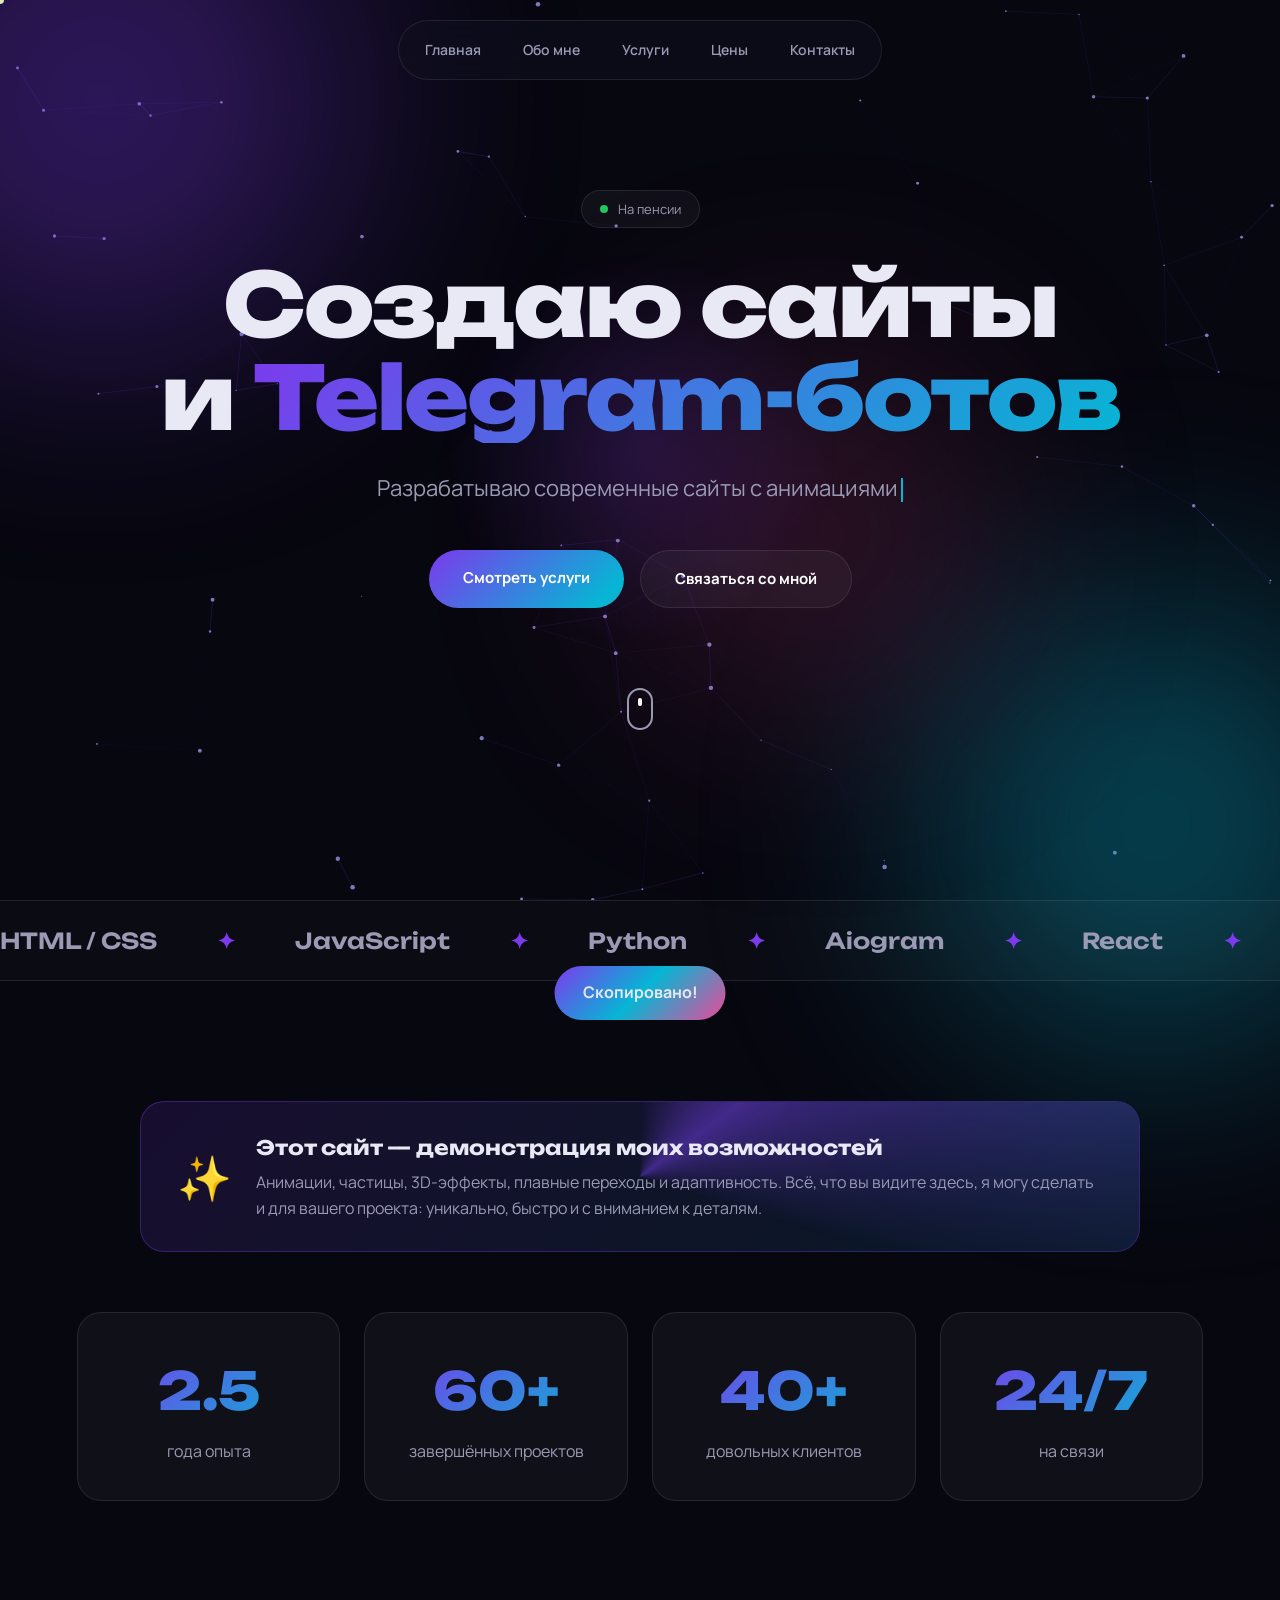
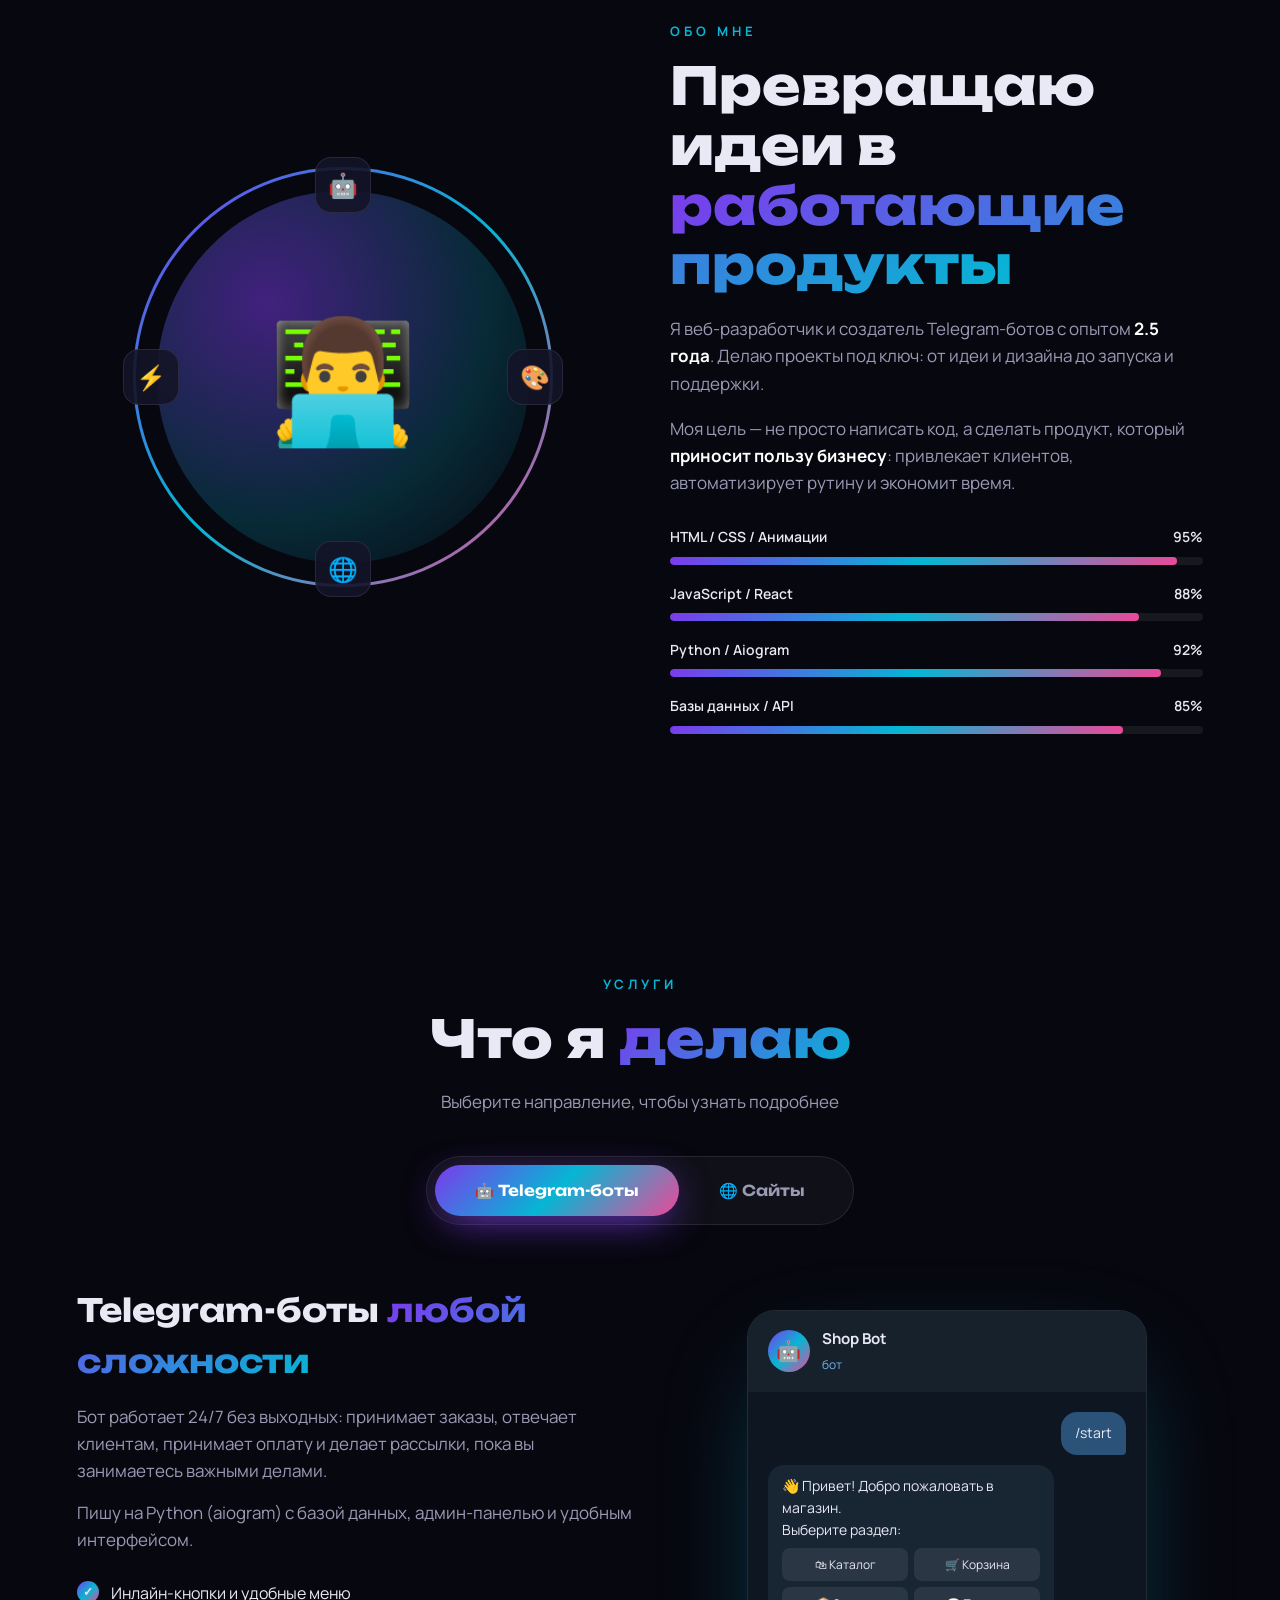
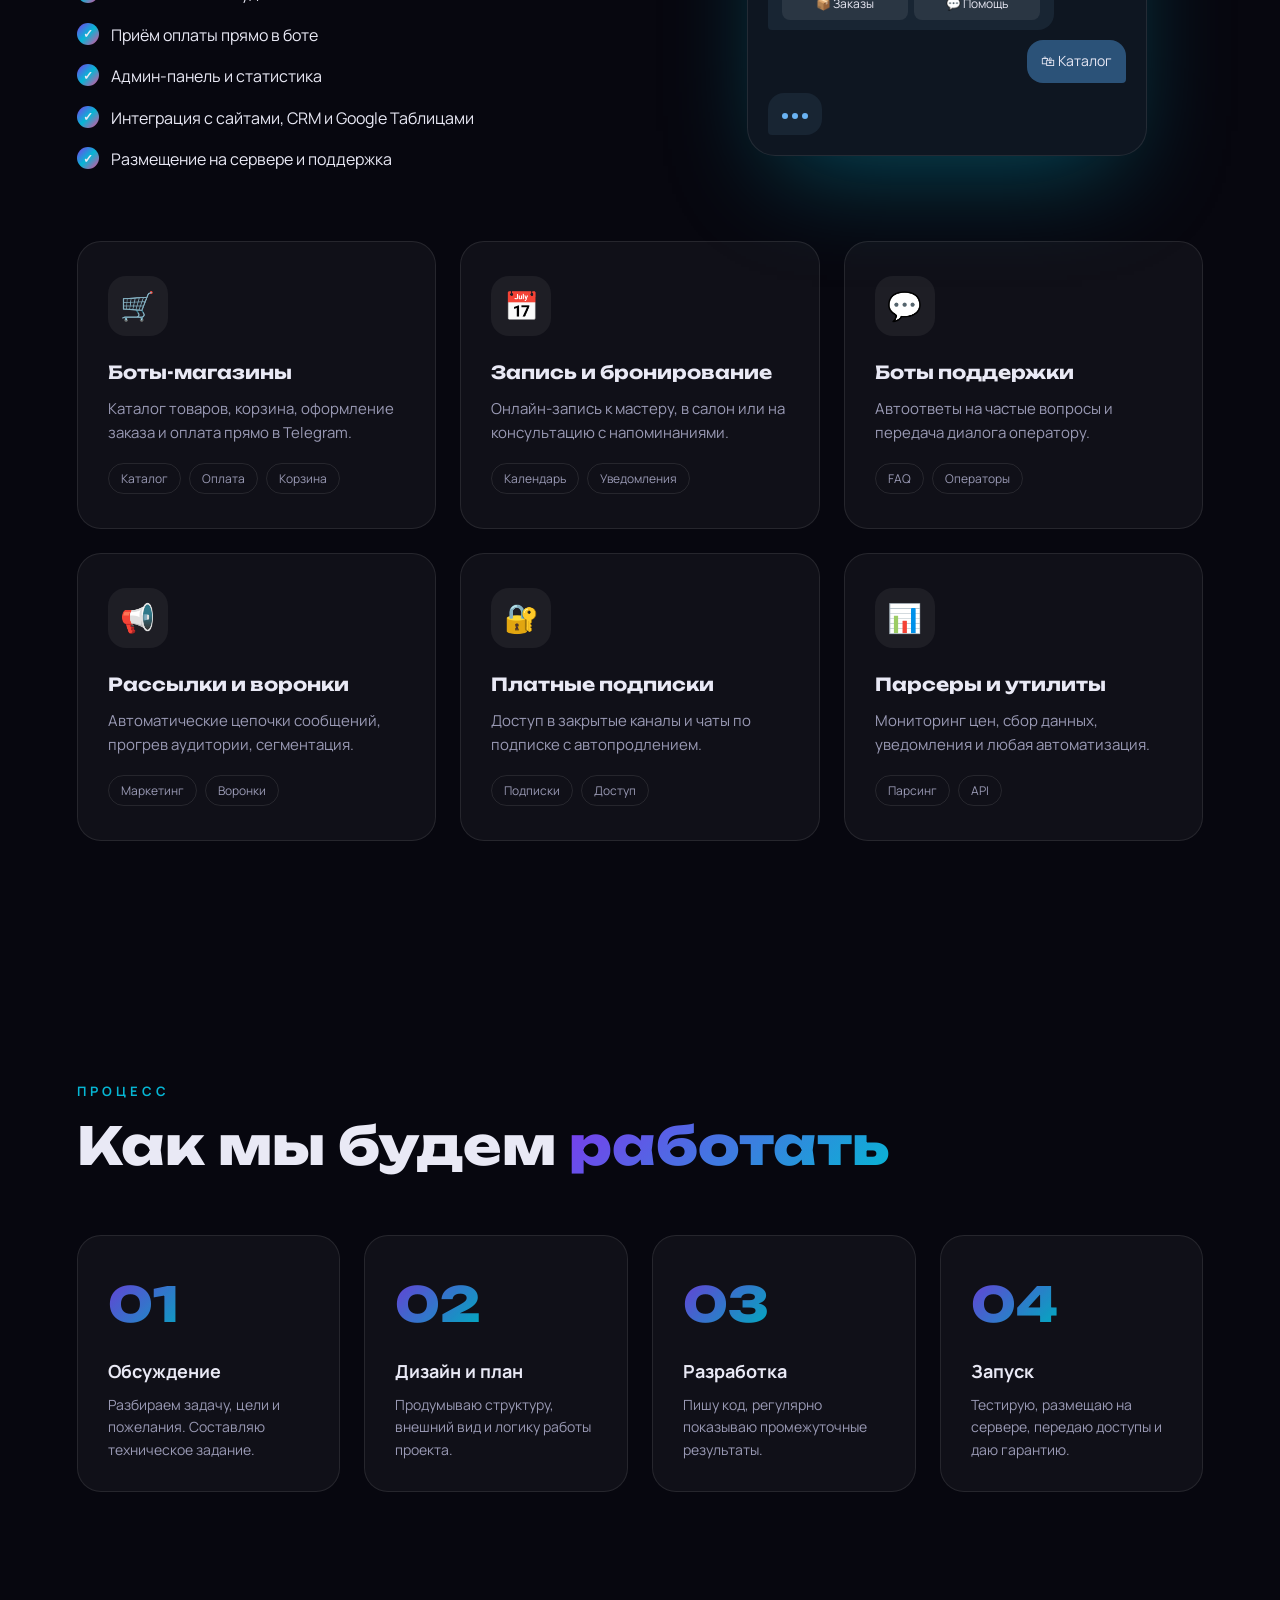
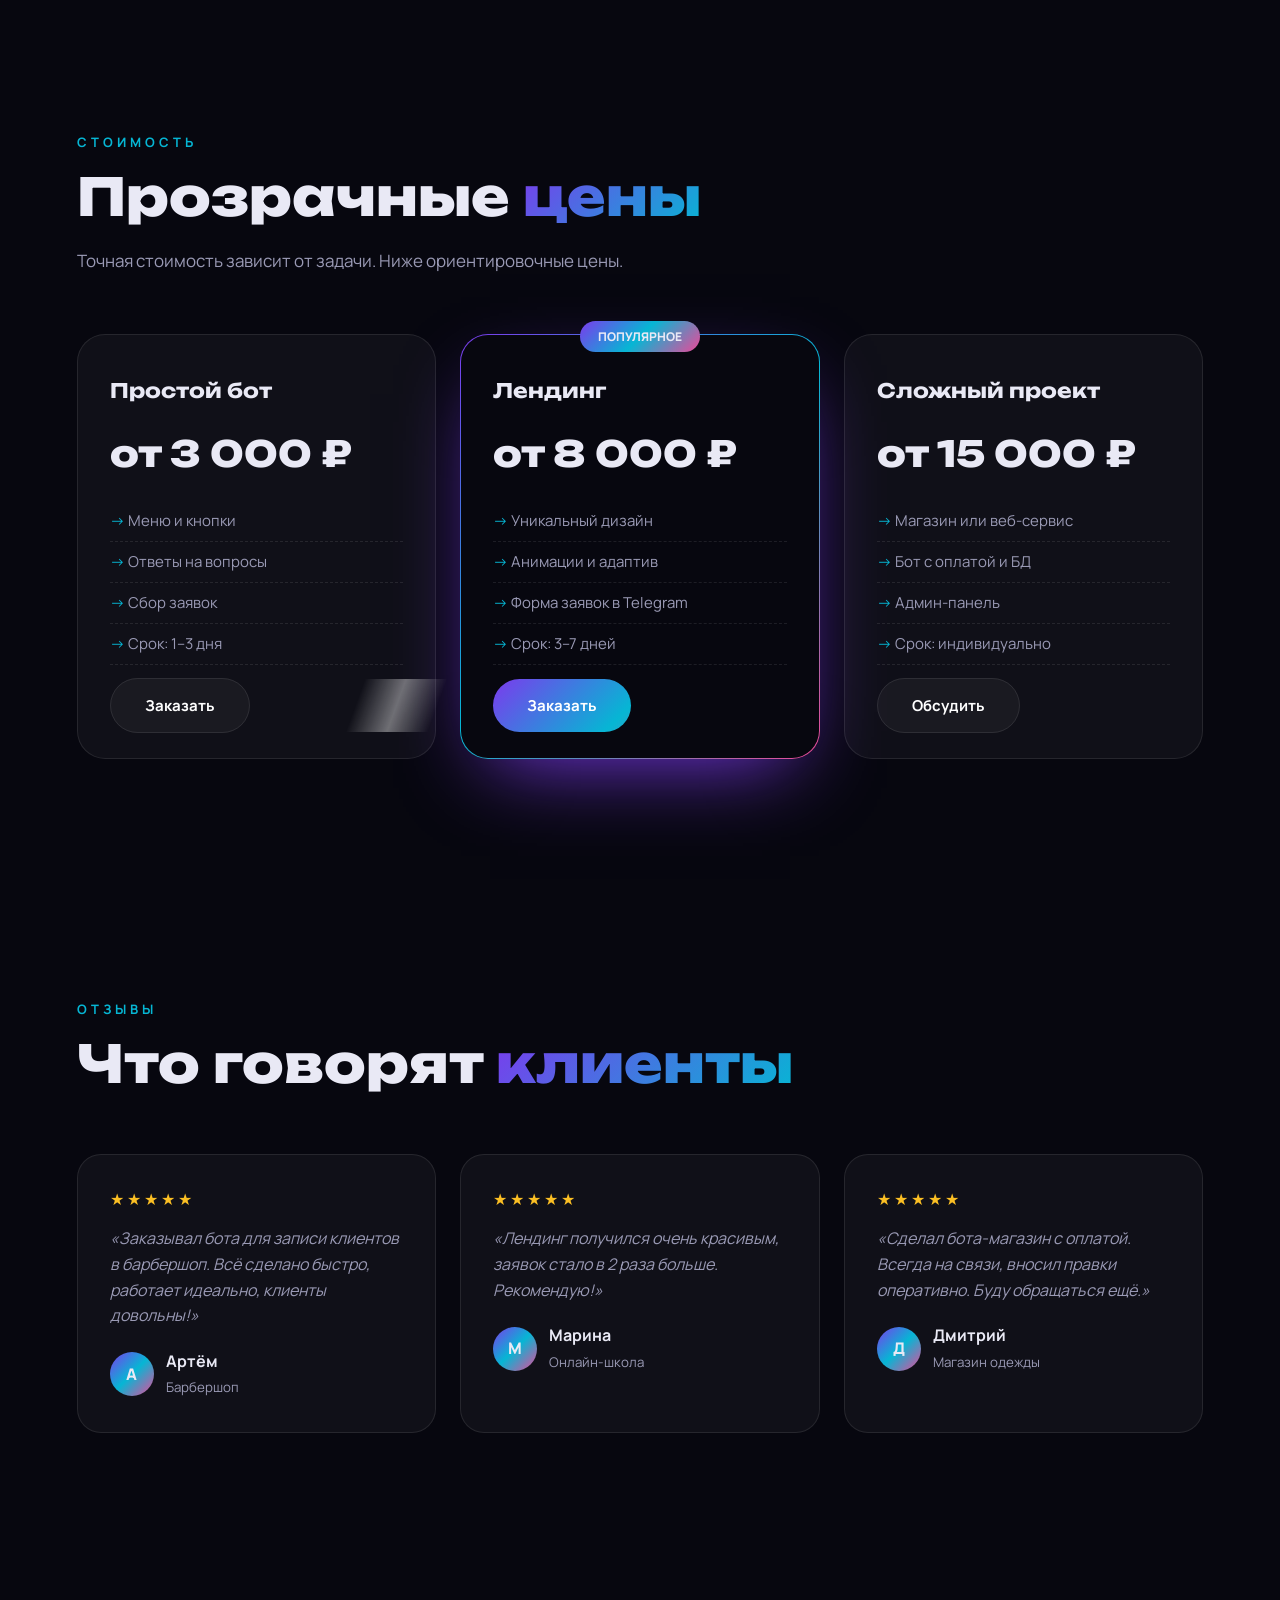
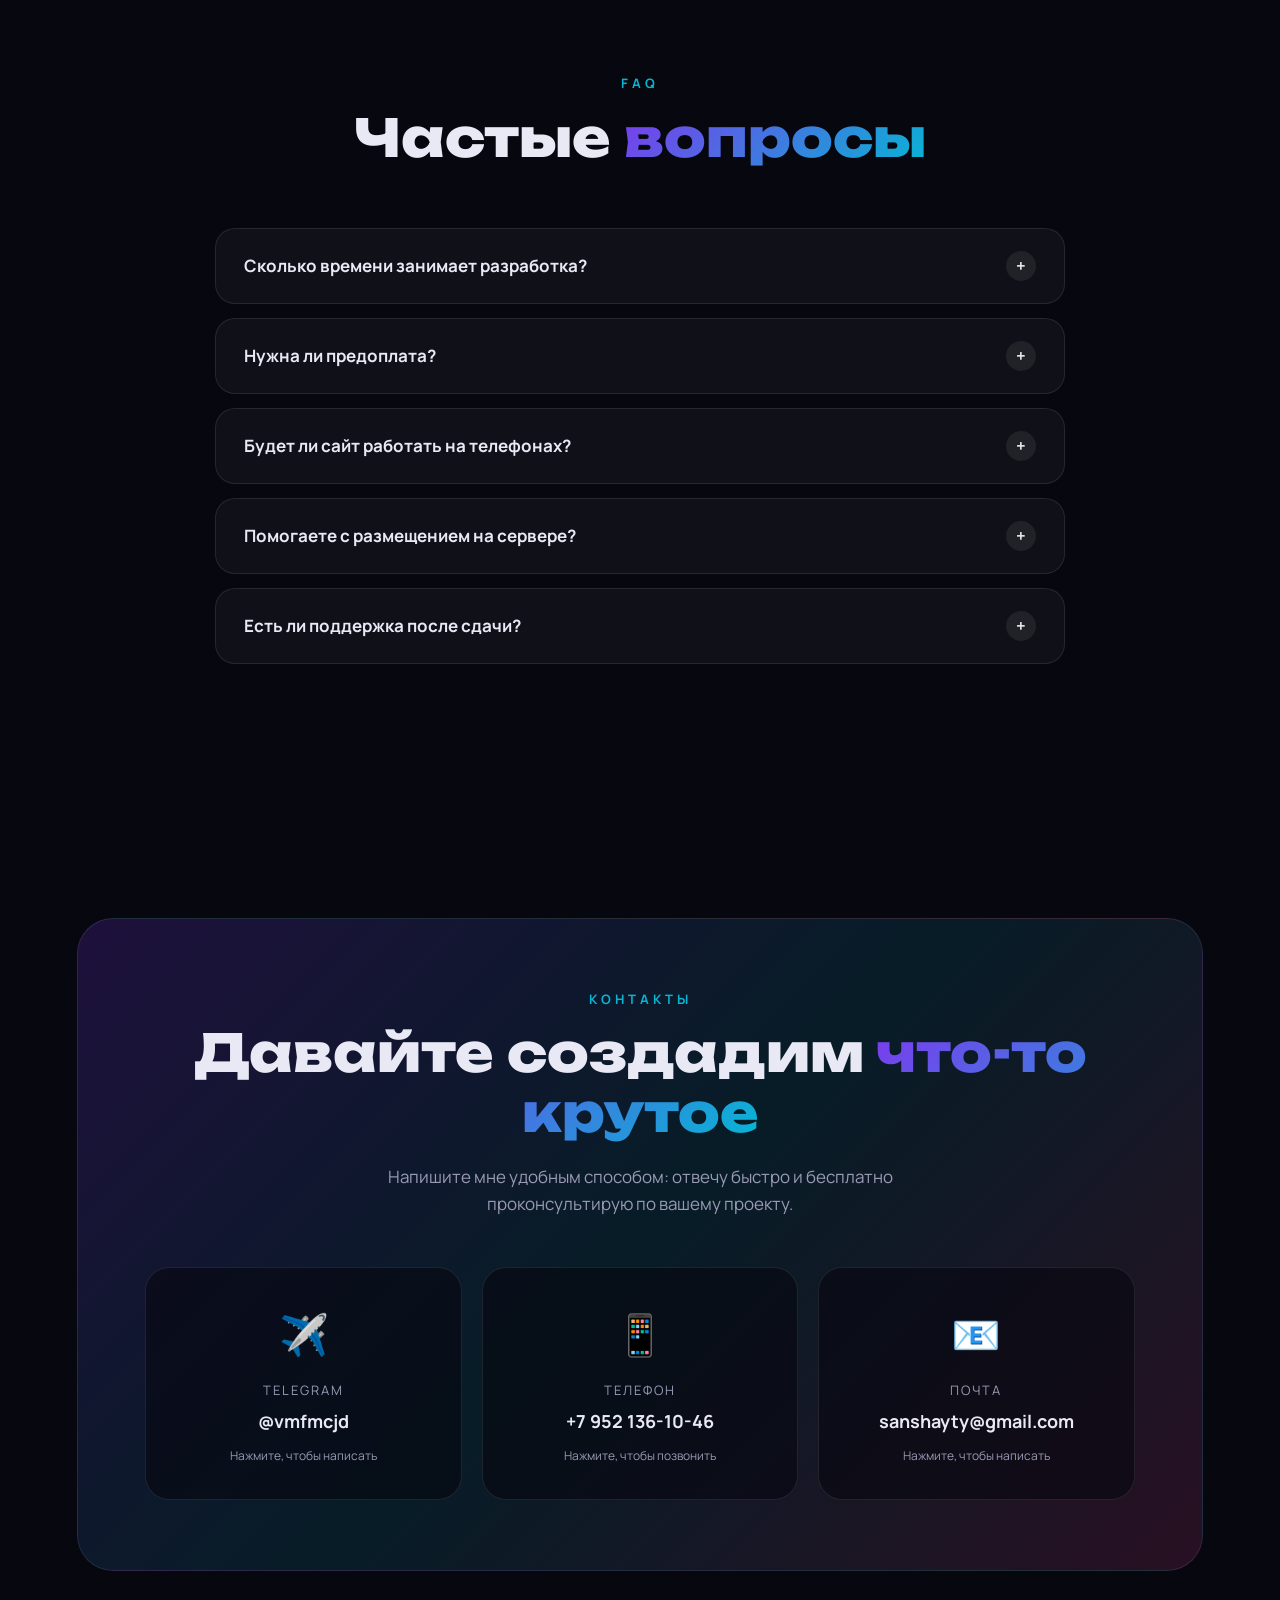
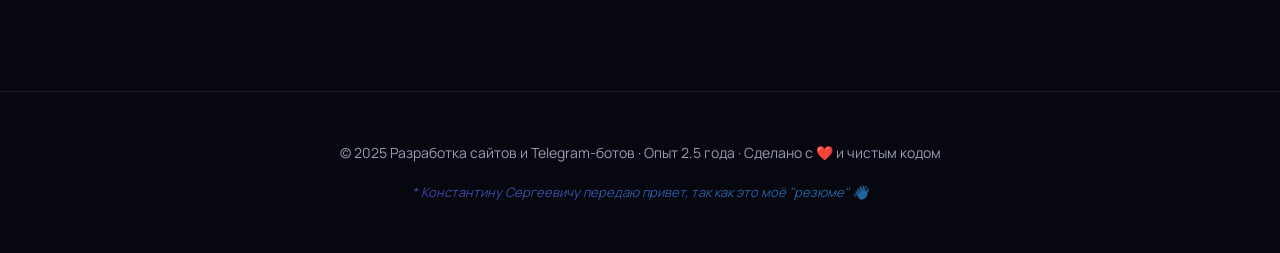
==== index.html @ 062637b4 "Add files via upload" ====
<!DOCTYPE html>
<html lang="ru">
<head>
<meta charset="UTF-8">
<meta name="viewport" content="width=device-width, initial-scale=1.0">
<title>Разработка сайтов и Telegram-ботов | Портфолио</title>
<link href="https://fonts.googleapis.com/css2?family=Unbounded:wght@400;600;800&family=Manrope:wght@300;400;600;800&display=swap" rel="stylesheet">
<style>
:root{
  --bg:#07070f;
  --card:rgba(255,255,255,0.04);
  --border:rgba(255,255,255,0.09);
  --text:#e9e9f5;
  --muted:#9a9ab5;
  --a1:#7c3aed;
  --a2:#06b6d4;
  --a3:#ec4899;
  --grad:linear-gradient(135deg,var(--a1),var(--a2),var(--a3));
}
*{margin:0;padding:0;box-sizing:border-box}
html{scroll-behavior:smooth}
body{
  font-family:'Manrope',sans-serif;
  background:var(--bg);
  color:var(--text);
  overflow-x:hidden;
  line-height:1.6;
}
a{color:inherit;text-decoration:none}

/* ===== Фон ===== */
#particles{position:fixed;inset:0;z-index:0;pointer-events:none}
.blob{
  position:fixed;border-radius:50%;filter:blur(120px);opacity:.35;z-index:0;
  animation:float 18s ease-in-out infinite;
}
.blob.b1{width:500px;height:500px;background:var(--a1);top:-150px;left:-150px}
.blob.b2{width:450px;height:450px;background:var(--a2);bottom:-150px;right:-100px;animation-delay:-6s}
.blob.b3{width:350px;height:350px;background:var(--a3);top:40%;left:50%;animation-delay:-12s;opacity:.2}
@keyframes float{
  0%,100%{transform:translate(0,0) scale(1)}
  33%{transform:translate(80px,-60px) scale(1.1)}
  66%{transform:translate(-60px,70px) scale(.9)}
}

/* ===== Курсор ===== */
.cursor-glow{
  position:fixed;width:400px;height:400px;border-radius:50%;
  background:radial-gradient(circle,rgba(124,58,237,.18),transparent 70%);
  pointer-events:none;z-index:1;transform:translate(-50%,-50%);
  transition:width .3s,height .3s;
}
.cursor-dot{
  position:fixed;width:8px;height:8px;border-radius:50%;background:#fff;
  pointer-events:none;z-index:9999;transform:translate(-50%,-50%);
  mix-blend-mode:difference;transition:width .2s,height .2s;
}
.cursor-dot.hover{width:40px;height:40px}

/* ===== Прелоадер ===== */
#loader{
  position:fixed;inset:0;background:var(--bg);z-index:10000;
  display:flex;align-items:center;justify-content:center;flex-direction:column;gap:20px;
  transition:opacity .8s,visibility .8s;
}
#loader.hide{opacity:0;visibility:hidden}
.loader-ring{
  width:70px;height:70px;border-radius:50%;
  border:3px solid transparent;border-top-color:var(--a1);border-right-color:var(--a2);
  animation:spin 1s linear infinite;
}
.loader-text{font-family:'Unbounded';letter-spacing:4px;font-size:12px;color:var(--muted)}
@keyframes spin{to{transform:rotate(360deg)}}

/* ===== Навигация ===== */
nav{
  position:fixed;top:20px;left:50%;transform:translateX(-50%);
  z-index:100;display:flex;gap:6px;padding:8px;
  background:rgba(15,15,30,.6);backdrop-filter:blur(20px);
  border:1px solid var(--border);border-radius:100px;
  animation:dropIn 1s .8s both cubic-bezier(.2,1,.3,1);
}
@keyframes dropIn{from{transform:translate(-50%,-100px);opacity:0}}
nav a{
  padding:10px 18px;border-radius:100px;font-size:14px;font-weight:600;
  color:var(--muted);transition:.3s;
}
nav a:hover{color:#fff;background:rgba(255,255,255,.07)}

main{position:relative;z-index:2}
section{padding:120px 6%;max-width:1300px;margin:0 auto}

/* ===== Hero ===== */
.hero{
  min-height:100vh;display:flex;flex-direction:column;justify-content:center;
  align-items:center;text-align:center;padding-top:140px;
}
.badge{
  display:inline-flex;align-items:center;gap:10px;padding:8px 18px;
  border:1px solid var(--border);border-radius:100px;background:var(--card);
  font-size:13px;color:var(--muted);margin-bottom:30px;
  animation:fadeUp 1s 1s both;
}
.badge .pulse{
  width:8px;height:8px;border-radius:50%;background:#22c55e;
  box-shadow:0 0 0 0 rgba(34,197,94,.7);animation:pulse 2s infinite;
}
@keyframes pulse{70%{box-shadow:0 0 0 12px rgba(34,197,94,0)}100%{box-shadow:0 0 0 0 rgba(34,197,94,0)}}
.hero h1{
  font-family:'Unbounded';font-size:clamp(36px,7vw,88px);font-weight:800;
  line-height:1.05;letter-spacing:-2px;
}
.hero h1 .line{display:block;overflow:hidden}
.hero h1 .line span{display:inline-block;animation:slideUp 1.2s both cubic-bezier(.2,1,.3,1)}
.hero h1 .line:nth-child(1) span{animation-delay:1.1s}
.hero h1 .line:nth-child(2) span{animation-delay:1.25s}
@keyframes slideUp{from{transform:translateY(110%)}}
.gradient-text{
  background:var(--grad);background-size:200% 200%;
  -webkit-background-clip:text;background-clip:text;color:transparent;
  animation:gradMove 5s ease infinite;
}
@keyframes gradMove{0%,100%{background-position:0% 50%}50%{background-position:100% 50%}}
.typing{
  margin-top:28px;font-size:clamp(16px,2.2vw,22px);color:var(--muted);
  min-height:34px;animation:fadeUp 1s 1.5s both;
}
.typing .caret{display:inline-block;width:2px;height:1.1em;background:var(--a2);vertical-align:middle;animation:blink 1s infinite;margin-left:3px}
@keyframes blink{50%{opacity:0}}
@keyframes fadeUp{from{opacity:0;transform:translateY(30px)}}
.hero-btns{display:flex;gap:16px;margin-top:44px;flex-wrap:wrap;justify-content:center;animation:fadeUp 1s 1.7s both}
.btn{
  position:relative;padding:16px 34px;border-radius:100px;font-weight:700;font-size:15px;
  border:none;cursor:pointer;overflow:hidden;transition:transform .3s;font-family:inherit;
}
.btn-primary{background:var(--grad);background-size:200%;color:#fff;animation:gradMove 4s infinite}
.btn-primary::after{
  content:'';position:absolute;top:0;left:-100%;width:60%;height:100%;
  background:linear-gradient(90deg,transparent,rgba(255,255,255,.4),transparent);
  transform:skewX(-20deg);animation:shine 3s infinite;
}
@keyframes shine{0%{left:-100%}50%,100%{left:150%}}
.btn-ghost{background:var(--card);color:#fff;border:1px solid var(--border)}
.btn:hover{transform:translateY(-4px) scale(1.03)}
.scroll-hint{
  margin-top:80px;width:26px;height:42px;border:2px solid var(--muted);border-radius:20px;
  position:relative;animation:fadeUp 1s 2s both;
}
.scroll-hint::before{
  content:'';position:absolute;left:50%;top:8px;width:4px;height:8px;background:#fff;
  border-radius:4px;transform:translateX(-50%);animation:scrollDot 2s infinite;
}
@keyframes scrollDot{to{transform:translate(-50%,16px);opacity:0}}

/* ===== Бегущая строка ===== */
.marquee{
  overflow:hidden;border-top:1px solid var(--border);border-bottom:1px solid var(--border);
  padding:22px 0;background:rgba(255,255,255,.02);position:relative;z-index:2;
}
.marquee-track{display:flex;gap:60px;width:max-content;animation:marquee 30s linear infinite}
.marquee-track span{font-family:'Unbounded';font-size:22px;font-weight:600;color:var(--muted);white-space:nowrap}
.marquee-track span::after{content:'✦';margin-left:60px;color:var(--a1)}
@keyframes marquee{to{transform:translateX(-50%)}}

/* ===== Заголовки ===== */
.sec-label{
  font-size:13px;letter-spacing:4px;text-transform:uppercase;color:var(--a2);
  font-weight:700;margin-bottom:14px;
}
.sec-title{font-family:'Unbounded';font-size:clamp(28px,4.5vw,52px);font-weight:800;line-height:1.15;margin-bottom:20px}
.sec-desc{color:var(--muted);max-width:640px;font-size:17px}

/* ===== Reveal ===== */
.reveal{opacity:0;transform:translateY(60px);transition:1s cubic-bezier(.2,1,.3,1)}
.reveal.visible{opacity:1;transform:none}
.reveal.d1{transition-delay:.1s}.reveal.d2{transition-delay:.2s}.reveal.d3{transition-delay:.3s}.reveal.d4{transition-delay:.4s}

/* ===== Демо-плашка ===== */
.demo-note{
  margin:0 auto;max-width:1000px;padding:30px 36px;border-radius:24px;
  background:linear-gradient(135deg,rgba(124,58,237,.15),rgba(6,182,212,.1));
  border:1px solid rgba(124,58,237,.35);display:flex;gap:24px;align-items:center;
  position:relative;overflow:hidden;
}
.demo-note::before{
  content:'';position:absolute;inset:-2px;background:conic-gradient(from 0deg,transparent,var(--a1),transparent 30%);
  animation:spin 6s linear infinite;z-index:-1;opacity:.5;
}
.demo-note .icon{font-size:44px;flex-shrink:0;animation:wobble 3s infinite}
@keyframes wobble{0%,100%{transform:rotate(0)}25%{transform:rotate(-10deg)}75%{transform:rotate(10deg)}}
.demo-note h3{font-family:'Unbounded';font-size:20px;margin-bottom:6px}
.demo-note p{color:var(--muted)}

/* ===== Статистика ===== */
.stats{display:grid;grid-template-columns:repeat(auto-fit,minmax(220px,1fr));gap:24px;margin-top:60px}
.stat{
  padding:36px 28px;border-radius:24px;background:var(--card);border:1px solid var(--border);
  text-align:center;transition:.4s;
}
.stat:hover{border-color:var(--a1);transform:translateY(-8px);box-shadow:0 20px 60px -20px var(--a1)}
.stat .num{font-family:'Unbounded';font-size:52px;font-weight:800}
.stat .lbl{color:var(--muted);margin-top:6px}

/* ===== О себе ===== */
.about-grid{display:grid;grid-template-columns:1fr 1fr;gap:60px;align-items:center}
.avatar-wrap{position:relative;aspect-ratio:1;max-width:420px;margin:auto;width:100%}
.avatar-ring{
  position:absolute;inset:0;border-radius:50%;background:var(--grad);
  animation:spin 8s linear infinite;padding:3px;
}
.avatar-ring::after{content:'';position:absolute;inset:3px;border-radius:50%;background:var(--bg)}
.avatar-inner{
  position:absolute;inset:24px;border-radius:50%;
  background:radial-gradient(circle at 30% 30%,rgba(124,58,237,.5),rgba(6,182,212,.2) 60%,transparent);
  display:flex;align-items:center;justify-content:center;font-size:120px;z-index:2;
}
.orbit{position:absolute;inset:0;animation:spin 14s linear infinite;z-index:3}
.orbit span{
  position:absolute;width:56px;height:56px;border-radius:16px;background:rgba(20,20,40,.9);
  border:1px solid var(--border);display:flex;align-items:center;justify-content:center;
  font-size:24px;animation:spin 14s linear infinite reverse;
}
.orbit span:nth-child(1){top:-10px;left:50%;margin-left:-28px}
.orbit span:nth-child(2){bottom:-10px;left:50%;margin-left:-28px}
.orbit span:nth-child(3){left:-10px;top:50%;margin-top:-28px}
.orbit span:nth-child(4){right:-10px;top:50%;margin-top:-28px}
.about-text p{color:var(--muted);margin-bottom:18px;font-size:17px}
.about-text strong{color:#fff}

/* ===== Навыки ===== */
.skills{margin-top:30px;display:flex;flex-direction:column;gap:18px}
.skill-top{display:flex;justify-content:space-between;font-weight:600;margin-bottom:8px;font-size:14px}
.skill-bar{height:8px;border-radius:10px;background:rgba(255,255,255,.07);overflow:hidden}
.skill-fill{height:100%;width:0;border-radius:10px;background:var(--grad);transition:width 1.8s cubic-bezier(.2,1,.3,1)}

/* ===== Вкладки ===== */
.tabs-wrap{text-align:center}
.tabs{
  display:inline-flex;position:relative;padding:8px;margin:40px 0 60px;
  background:var(--card);border:1px solid var(--border);border-radius:100px;
}
.tab-btn{
  position:relative;z-index:2;padding:16px 40px;border:none;background:none;
  color:var(--muted);font-family:'Unbounded';font-weight:600;font-size:15px;cursor:pointer;
  transition:color .4s;border-radius:100px;
}
.tab-btn.active{color:#fff}
.tab-indicator{
  position:absolute;top:8px;bottom:8px;border-radius:100px;background:var(--grad);
  transition:.5s cubic-bezier(.65,0,.35,1);z-index:1;box-shadow:0 10px 40px -10px var(--a1);
}
.tab-panel{display:none;text-align:left}
.tab-panel.active{display:block;animation:panelIn .7s cubic-bezier(.2,1,.3,1)}
@keyframes panelIn{from{opacity:0;transform:translateY(40px) scale(.98);filter:blur(10px)}}

.panel-intro{display:grid;grid-template-columns:1.1fr 1fr;gap:50px;align-items:center;margin-bottom:60px}
.panel-intro h3{font-family:'Unbounded';font-size:32px;margin-bottom:16px}
.panel-intro p{color:var(--muted);font-size:17px;margin-bottom:14px}
.check-list{list-style:none;margin-top:20px}
.check-list li{padding:8px 0 8px 34px;position:relative;color:var(--text)}
.check-list li::before{
  content:'✓';position:absolute;left:0;top:8px;width:22px;height:22px;border-radius:50%;
  background:var(--grad);display:flex;align-items:center;justify-content:center;font-size:12px;font-weight:800;
}

/* Мокап Telegram */
.tg-mock{
  background:#0e1621;border-radius:28px;border:1px solid var(--border);overflow:hidden;
  box-shadow:0 40px 100px -30px rgba(6,182,212,.4);max-width:400px;margin:auto;width:100%;
}
.tg-head{display:flex;align-items:center;gap:12px;padding:16px 20px;background:#17212b}
.tg-ava{width:42px;height:42px;border-radius:50%;background:var(--grad);display:flex;align-items:center;justify-content:center;font-size:20px}
.tg-head b{display:block;font-size:15px}
.tg-head small{color:#6ab3f3;font-size:12px}
.tg-body{padding:20px;display:flex;flex-direction:column;gap:10px;min-height:330px}
.msg{
  max-width:80%;padding:10px 14px;border-radius:16px;font-size:14px;
  opacity:0;transform:translateY(20px) scale(.9);transition:.5s cubic-bezier(.2,1,.3,1);
}
.msg.show{opacity:1;transform:none}
.msg.user{align-self:flex-end;background:#2b5278;border-bottom-right-radius:4px}
.msg.bot{align-self:flex-start;background:#182533;border-bottom-left-radius:4px}
.tg-kb{display:grid;grid-template-columns:1fr 1fr;gap:6px;margin-top:6px}
.tg-kb span{background:rgba(255,255,255,.08);padding:7px;border-radius:8px;text-align:center;font-size:12px}
.typing-dots{display:inline-flex;gap:4px}
.typing-dots i{width:6px;height:6px;border-radius:50%;background:#6ab3f3;animation:bounce 1s infinite}
.typing-dots i:nth-child(2){animation-delay:.15s}.typing-dots i:nth-child(3){animation-delay:.3s}
@keyframes bounce{0%,60%,100%{transform:translateY(0)}30%{transform:translateY(-6px)}}

/* Мокап браузера */
.browser-mock{
  background:#11111f;border-radius:18px;border:1px solid var(--border);overflow:hidden;
  box-shadow:0 40px 100px -30px rgba(124,58,237,.5);
}
.br-bar{display:flex;align-items:center;gap:8px;padding:12px 16px;background:#1a1a2e}
.br-bar i{width:12px;height:12px;border-radius:50%}
.br-bar i:nth-child(1){background:#ff5f57}.br-bar i:nth-child(2){background:#febc2e}.br-bar i:nth-child(3){background:#28c840}
.br-url{flex:1;margin-left:10px;background:rgba(255,255,255,.06);border-radius:8px;padding:5px 12px;font-size:12px;color:var(--muted)}
.br-content{padding:24px;display:flex;flex-direction:column;gap:14px}
.sk{border-radius:8px;background:linear-gradient(90deg,rgba(255,255,255,.05),rgba(255,255,255,.13),rgba(255,255,255,.05));background-size:200% 100%;animation:shimmer 1.8s infinite}
@keyframes shimmer{to{background-position:-200% 0}}
.sk-hero{height:110px;background:linear-gradient(135deg,rgba(124,58,237,.5),rgba(6,182,212,.4));animation:gradMove 4s infinite;background-size:200% 200%}
.sk-row{display:grid;grid-template-columns:repeat(3,1fr);gap:12px}
.sk-row .sk{height:70px}
.sk-line{height:12px}

/* Карточки услуг */
.cards{display:grid;grid-template-columns:repeat(auto-fit,minmax(280px,1fr));gap:24px}
.card{
  position:relative;padding:34px 30px;border-radius:24px;background:var(--card);
  border:1px solid var(--border);transition:transform .2s,border-color .4s;transform-style:preserve-3d;
  overflow:hidden;
}
.card::before{
  content:'';position:absolute;width:300px;height:300px;border-radius:50%;
  background:radial-gradient(circle,rgba(124,58,237,.35),transparent 70%);
  left:var(--x,50%);top:var(--y,50%);transform:translate(-50%,-50%);opacity:0;transition:opacity .4s;
}
.card:hover::before{opacity:1}
.card:hover{border-color:rgba(124,58,237,.5)}
.card > *{position:relative}
.card .c-icon{
  width:60px;height:60px;border-radius:18px;display:flex;align-items:center;justify-content:center;
  font-size:28px;background:rgba(255,255,255,.06);margin-bottom:22px;transform:translateZ(40px);
}
.card h4{font-family:'Unbounded';font-size:18px;margin-bottom:10px}
.card p{color:var(--muted);font-size:15px}
.tags{display:flex;flex-wrap:wrap;gap:8px;margin-top:18px}
.tags span{font-size:12px;padding:5px 12px;border-radius:100px;border:1px solid var(--border);color:var(--muted)}

/* ===== Процесс ===== */
.steps{display:grid;grid-template-columns:repeat(auto-fit,minmax(220px,1fr));gap:24px;margin-top:60px;counter-reset:step}
.step{padding:30px;border-radius:24px;border:1px solid var(--border);background:var(--card);position:relative;transition:.4s}
.step:hover{transform:translateY(-8px);background:rgba(124,58,237,.08)}
.step::before{
  counter-increment:step;content:'0' counter(step);font-family:'Unbounded';font-size:48px;font-weight:800;
  background:var(--grad);-webkit-background-clip:text;background-clip:text;color:transparent;
  display:block;margin-bottom:14px;opacity:.9;
}
.step h4{font-size:18px;margin-bottom:8px}
.step p{color:var(--muted);font-size:14px}

/* ===== Цены ===== */
.prices{display:grid;grid-template-columns:repeat(auto-fit,minmax(280px,1fr));gap:24px;margin-top:60px}
.price{padding:40px 32px;border-radius:28px;border:1px solid var(--border);background:var(--card);transition:.4s;position:relative}
.price:hover{transform:translateY(-10px)}
.price.hot{border:1px solid transparent;background:linear-gradient(var(--bg),var(--bg)) padding-box,var(--grad) border-box;box-shadow:0 30px 80px -30px var(--a1)}
.price .hot-tag{position:absolute;top:-14px;left:50%;transform:translateX(-50%);background:var(--grad);padding:6px 18px;border-radius:100px;font-size:12px;font-weight:800}
.price h4{font-family:'Unbounded';font-size:20px}
.price .cost{font-family:'Unbounded';font-size:36px;font-weight:800;margin:18px 0}
.price .cost small{font-size:14px;color:var(--muted);font-weight:400}
.price ul{list-style:none;margin-bottom:28px}
.price li{padding:8px 0;color:var(--muted);border-bottom:1px dashed var(--border);font-size:15px}
.price li::before{content:'→ ';color:var(--a2)}
.price .btn{width:100%}

/* ===== Отзывы ===== */
.reviews{display:grid;grid-template-columns:repeat(auto-fit,minmax(300px,1fr));gap:24px;margin-top:60px}
.review{padding:32px;border-radius:24px;background:var(--card);border:1px solid var(--border)}
.review .stars{color:#fbbf24;letter-spacing:3px;margin-bottom:14px}
.review p{color:var(--muted);font-style:italic;margin-bottom:20px}
.review .who{display:flex;align-items:center;gap:12px}
.review .who span{width:44px;height:44px;border-radius:50%;background:var(--grad);display:flex;align-items:center;justify-content:center;font-weight:800}

/* ===== FAQ ===== */
.faq{max-width:850px;margin:60px auto 0}
.faq-item{border:1px solid var(--border);border-radius:20px;margin-bottom:14px;background:var(--card);overflow:hidden;transition:.3s}
.faq-item.open{border-color:rgba(124,58,237,.5)}
.faq-q{padding:22px 28px;cursor:pointer;display:flex;justify-content:space-between;align-items:center;font-weight:700;font-size:17px}
.faq-q .plus{width:30px;height:30px;border-radius:50%;background:rgba(255,255,255,.07);display:flex;align-items:center;justify-content:center;transition:.4s;flex-shrink:0;margin-left:14px}
.faq-item.open .plus{transform:rotate(45deg);background:var(--a1)}
.faq-a{max-height:0;overflow:hidden;transition:max-height .5s cubic-bezier(.2,1,.3,1)}
.faq-a p{padding:0 28px 24px;color:var(--muted)}

/* ===== Контакты ===== */
.contact-box{
  border-radius:36px;padding:70px 6%;text-align:center;position:relative;overflow:hidden;
  background:linear-gradient(135deg,rgba(124,58,237,.2),rgba(6,182,212,.12),rgba(236,72,153,.15));
  border:1px solid var(--border);
}
.contact-grid{display:grid;grid-template-columns:repeat(auto-fit,minmax(250px,1fr));gap:20px;margin-top:50px}
.contact-card{
  padding:34px 24px;border-radius:24px;background:rgba(7,7,15,.6);border:1px solid var(--border);
  transition:.4s;cursor:pointer;display:block;
}
.contact-card:hover{transform:translateY(-10px) scale(1.02);border-color:var(--a2);box-shadow:0 20px 60px -20px var(--a2)}
.contact-card .ci{font-size:40px;margin-bottom:14px;display:inline-block;transition:.5s}
.contact-card:hover .ci{transform:scale(1.2) rotate(-10deg)}
.contact-card small{color:var(--muted);display:block;margin-bottom:6px;font-size:13px;text-transform:uppercase;letter-spacing:2px}
.contact-card b{font-size:18px;word-break:break-all}
.contact-card .hint{font-size:12px;color:var(--muted);margin-top:10px}

footer{text-align:center;padding:50px 6%;color:var(--muted);font-size:14px;border-top:1px solid var(--border);position:relative;z-index:2}

/* Уведомление */
.toast{
  position:fixed;bottom:30px;left:50%;transform:translate(-50%,150px);
  background:var(--grad);padding:14px 28px;border-radius:100px;font-weight:700;z-index:999;
  transition:.5s cubic-bezier(.2,1,.3,1);
}
.toast.show{transform:translate(-50%,0)}

/* Кнопка наверх */
.to-top{
  position:fixed;right:24px;bottom:24px;width:52px;height:52px;border-radius:50%;
  background:var(--grad);border:none;color:#fff;font-size:22px;cursor:pointer;z-index:99;
  opacity:0;transform:scale(0);transition:.4s;
}
.to-top.show{opacity:1;transform:scale(1)}

/* Прогресс прокрутки */
.progress{position:fixed;top:0;left:0;height:3px;background:var(--grad);z-index:200;width:0}

.footnote{
  margin-top:18px;font-size:13px;font-style:italic;opacity:.7;
  background:var(--grad);background-size:200% 200%;
  -webkit-background-clip:text;background-clip:text;color:transparent;
  animation:gradMove 5s ease infinite;
}

@media(max-width:900px){
  .about-grid,.panel-intro{grid-template-columns:1fr}
  nav{width:92%;justify-content:space-between;overflow-x:auto}
  nav a{padding:8px 12px;font-size:12px}
  .tab-btn{padding:14px 22px;font-size:13px}
  .demo-note{flex-direction:column;text-align:center}
  .cursor-glow,.cursor-dot{display:none}
  section{padding:90px 5%}
}
</style>
</head>
<body>

<div id="loader"><div class="loader-ring"></div><div class="loader-text">ЗАГРУЗКА</div></div>
<div class="progress" id="progress"></div>
<canvas id="particles"></canvas>
<div class="blob b1"></div><div class="blob b2"></div><div class="blob b3"></div>
<div class="cursor-glow" id="glow"></div>
<div class="cursor-dot" id="dot"></div>

<nav>
  <a href="#home">Главная</a>
  <a href="#about">Обо мне</a>
  <a href="#services">Услуги</a>
  <a href="#prices">Цены</a>
  <a href="#contacts">Контакты</a>
</nav>

<main>
<!-- ===== HERO ===== -->
<section class="hero" id="home">
  <div class="badge"><span class="pulse"></span> На пенсии</div>
  <h1>
    <span class="line"><span>Создаю сайты</span></span>
    <span class="line"><span>и <span class="gradient-text">Telegram-ботов</span></span></span>
  </h1>
  <div class="typing"><span id="typed"></span><span class="caret"></span></div>
  <div class="hero-btns">
    <a href="#services" class="btn btn-primary">Смотреть услуги</a>
    <a href="#contacts" class="btn btn-ghost">Связаться со мной</a>
  </div>
  <div class="scroll-hint"></div>
</section>

<div class="marquee">
  <div class="marquee-track">
    <span>HTML / CSS</span><span>JavaScript</span><span>Python</span><span>Aiogram</span><span>React</span><span>Node.js</span><span>Адаптивная вёрстка</span><span>Telegram API</span><span>SQL</span><span>Анимации</span>
    <span>HTML / CSS</span><span>JavaScript</span><span>Python</span><span>Aiogram</span><span>React</span><span>Node.js</span><span>Адаптивная вёрстка</span><span>Telegram API</span><span>SQL</span><span>Анимации</span>
  </div>
</div>

<!-- ===== DEMO NOTE ===== -->
<section style="padding-bottom:0">
  <div class="demo-note reveal">
    <div class="icon">✨</div>
    <div>
      <h3>Этот сайт — демонстрация моих возможностей</h3>
      <p>Анимации, частицы, 3D-эффекты, плавные переходы и адаптивность. Всё, что вы видите здесь, я могу сделать и для вашего проекта: уникально, быстро и с вниманием к деталям.</p>
    </div>
  </div>

  <div class="stats">
    <div class="stat reveal d1"><div class="num gradient-text" data-count="2.5" data-dec="1">0</div><div class="lbl">года опыта</div></div>
    <div class="stat reveal d2"><div class="num gradient-text" data-count="60" data-suffix="+">0</div><div class="lbl">завершённых проектов</div></div>
    <div class="stat reveal d3"><div class="num gradient-text" data-count="40" data-suffix="+">0</div><div class="lbl">довольных клиентов</div></div>
    <div class="stat reveal d4"><div class="num gradient-text" data-count="24" data-suffix="/7">0</div><div class="lbl">на связи</div></div>
  </div>
</section>

<!-- ===== ABOUT ===== -->
<section id="about">
  <div class="about-grid">
    <div class="reveal">
      <div class="avatar-wrap">
        <div class="avatar-ring"></div>
        <div class="avatar-inner">👨‍💻</div>
        <div class="orbit"><span>🤖</span><span>🌐</span><span>⚡</span><span>🎨</span></div>
      </div>
    </div>
    <div class="about-text reveal d2">
      <div class="sec-label">Обо мне</div>
      <h2 class="sec-title">Превращаю идеи в <span class="gradient-text">работающие продукты</span></h2>
      <p>Я веб-разработчик и создатель Telegram-ботов с опытом <strong>2.5 года</strong>. Делаю проекты под ключ: от идеи и дизайна до запуска и поддержки.</p>
      <p>Моя цель — не просто написать код, а сделать продукт, который <strong>приносит пользу бизнесу</strong>: привлекает клиентов, автоматизирует рутину и экономит время.</p>
      <div class="skills">
        <div><div class="skill-top"><span>HTML / CSS / Анимации</span><span>95%</span></div><div class="skill-bar"><div class="skill-fill" data-w="95"></div></div></div>
        <div><div class="skill-top"><span>JavaScript / React</span><span>88%</span></div><div class="skill-bar"><div class="skill-fill" data-w="88"></div></div></div>
        <div><div class="skill-top"><span>Python / Aiogram</span><span>92%</span></div><div class="skill-bar"><div class="skill-fill" data-w="92"></div></div></div>
        <div><div class="skill-top"><span>Базы данных / API</span><span>85%</span></div><div class="skill-bar"><div class="skill-fill" data-w="85"></div></div></div>
      </div>
    </div>
  </div>
</section>

<!-- ===== SERVICES / TABS ===== -->
<section id="services" class="tabs-wrap">
  <div class="sec-label reveal">Услуги</div>
  <h2 class="sec-title reveal d1">Что я <span class="gradient-text">делаю</span></h2>
  <p class="sec-desc reveal d2" style="margin:auto">Выберите направление, чтобы узнать подробнее</p>

  <div class="tabs reveal d3">
    <div class="tab-indicator" id="indicator"></div>
    <button class="tab-btn active" data-tab="bots">🤖 Telegram-боты</button>
    <button class="tab-btn" data-tab="sites">🌐 Сайты</button>
  </div>

  <!-- TAB: BOTS -->
  <div class="tab-panel active" id="bots">
    <div class="panel-intro">
      <div>
        <h3>Telegram-боты <span class="gradient-text">любой сложности</span></h3>
        <p>Бот работает 24/7 без выходных: принимает заказы, отвечает клиентам, принимает оплату и делает рассылки, пока вы занимаетесь важными делами.</p>
        <p>Пишу на Python (aiogram) с базой данных, админ-панелью и удобным интерфейсом.</p>
        <ul class="check-list">
          <li>Инлайн-кнопки и удобные меню</li>
          <li>Приём оплаты прямо в боте</li>
          <li>Админ-панель и статистика</li>
          <li>Интеграция с сайтами, CRM и Google Таблицами</li>
          <li>Размещение на сервере и поддержка</li>
        </ul>
      </div>
      <div class="tg-mock">
        <div class="tg-head">
          <div class="tg-ava">🤖</div>
          <div><b>Shop Bot</b><small>бот</small></div>
        </div>
        <div class="tg-body" id="chat"></div>
      </div>
    </div>
    <div class="cards">
      <div class="card tilt"><div class="c-icon">🛒</div><h4>Боты-магазины</h4><p>Каталог товаров, корзина, оформление заказа и оплата прямо в Telegram.</p><div class="tags"><span>Каталог</span><span>Оплата</span><span>Корзина</span></div></div>
      <div class="card tilt"><div class="c-icon">📅</div><h4>Запись и бронирование</h4><p>Онлайн-запись к мастеру, в салон или на консультацию с напоминаниями.</p><div class="tags"><span>Календарь</span><span>Уведомления</span></div></div>
      <div class="card tilt"><div class="c-icon">💬</div><h4>Боты поддержки</h4><p>Автоответы на частые вопросы и передача диалога оператору.</p><div class="tags"><span>FAQ</span><span>Операторы</span></div></div>
      <div class="card tilt"><div class="c-icon">📢</div><h4>Рассылки и воронки</h4><p>Автоматические цепочки сообщений, прогрев аудитории, сегментация.</p><div class="tags"><span>Маркетинг</span><span>Воронки</span></div></div>
      <div class="card tilt"><div class="c-icon">🔐</div><h4>Платные подписки</h4><p>Доступ в закрытые каналы и чаты по подписке с автопродлением.</p><div class="tags"><span>Подписки</span><span>Доступ</span></div></div>
      <div class="card tilt"><div class="c-icon">📊</div><h4>Парсеры и утилиты</h4><p>Мониторинг цен, сбор данных, уведомления и любая автоматизация.</p><div class="tags"><span>Парсинг</span><span>API</span></div></div>
    </div>
  </div>

  <!-- TAB: SITES -->
  <div class="tab-panel" id="sites">
    <div class="panel-intro">
      <div>
        <h3>Сайты, которые <span class="gradient-text">продают</span></h3>
        <p>Создаю современные, быстрые и адаптивные сайты с красивыми анимациями. Каждый проект уникален, никаких шаблонов.</p>
        <p>Сайт будет одинаково хорошо смотреться на телефоне, планшете и компьютере.</p>
        <ul class="check-list">
          <li>Уникальный дизайн под ваш бренд</li>
          <li>Адаптивность под все устройства</li>
          <li>Плавные анимации и эффекты</li>
          <li>Быстрая загрузка и SEO-оптимизация</li>
          <li>Формы заявок с отправкой в Telegram</li>
        </ul>
      </div>
      <div class="browser-mock">
        <div class="br-bar"><i></i><i></i><i></i><div class="br-url">🔒 your-business.ru</div></div>
        <div class="br-content">
          <div class="sk sk-hero"></div>
          <div class="sk sk-line" style="width:70%"></div>
          <div class="sk sk-line" style="width:45%"></div>
          <div class="sk-row"><div class="sk"></div><div class="sk"></div><div class="sk"></div></div>
          <div class="sk sk-line" style="width:85%"></div>
        </div>
      </div>
    </div>
    <div class="cards">
      <div class="card tilt"><div class="c-icon">🚀</div><h4>Лендинги</h4><p>Одностраничные продающие сайты для товара, услуги или мероприятия.</p><div class="tags"><span>Конверсия</span><span>Анимации</span></div></div>
      <div class="card tilt"><div class="c-icon">🏢</div><h4>Корпоративные сайты</h4><p>Многостраничные сайты компаний с каталогом услуг и блогом.</p><div class="tags"><span>Многостраничник</span><span>SEO</span></div></div>
      <div class="card tilt"><div class="c-icon">🛍️</div><h4>Интернет-магазины</h4><p>Каталог, фильтры, корзина, оплата и личный кабинет покупателя.</p><div class="tags"><span>E-commerce</span><span>Оплата</span></div></div>
      <div class="card tilt"><div class="c-icon">🎨</div><h4>Портфолио</h4><p>Стильные сайты-визитки для специалистов, как этот, на котором вы сейчас.</p><div class="tags"><span>Визитка</span><span>Креатив</span></div></div>
      <div class="card tilt"><div class="c-icon">⚙️</div><h4>Веб-приложения</h4><p>Личные кабинеты, панели управления, сервисы с бэкендом и базой данных.</p><div class="tags"><span>React</span><span>Node.js</span></div></div>
      <div class="card tilt"><div class="c-icon">🔧</div><h4>Доработка и поддержка</h4><p>Исправлю ошибки, ускорю, обновлю дизайн существующего сайта.</p><div class="tags"><span>Рефакторинг</span><span>Скорость</span></div></div>
    </div>
  </div>
</section>

<!-- ===== PROCESS ===== -->
<section>
  <div class="sec-label reveal">Процесс</div>
  <h2 class="sec-title reveal d1">Как мы будем <span class="gradient-text">работать</span></h2>
  <div class="steps">
    <div class="step reveal d1"><h4>Обсуждение</h4><p>Разбираем задачу, цели и пожелания. Составляю техническое задание.</p></div>
    <div class="step reveal d2"><h4>Дизайн и план</h4><p>Продумываю структуру, внешний вид и логику работы проекта.</p></div>
    <div class="step reveal d3"><h4>Разработка</h4><p>Пишу код, регулярно показываю промежуточные результаты.</p></div>
    <div class="step reveal d4"><h4>Запуск</h4><p>Тестирую, размещаю на сервере, передаю доступы и даю гарантию.</p></div>
  </div>
</section>

<!-- ===== PRICES ===== -->
<section id="prices">
  <div class="sec-label reveal">Стоимость</div>
  <h2 class="sec-title reveal d1">Прозрачные <span class="gradient-text">цены</span></h2>
  <p class="sec-desc reveal d2">Точная стоимость зависит от задачи. Ниже ориентировочные цены.</p>
  <div class="prices">
    <div class="price reveal d1">
      <h4>Простой бот</h4>
      <div class="cost">от 3 000 ₽</div>
      <ul><li>Меню и кнопки</li><li>Ответы на вопросы</li><li>Сбор заявок</li><li>Срок: 1–3 дня</li></ul>
      <a href="#contacts" class="btn btn-ghost">Заказать</a>
    </div>
    <div class="price hot reveal d2">
      <div class="hot-tag">ПОПУЛЯРНОЕ</div>
      <h4>Лендинг</h4>
      <div class="cost">от 8 000 ₽</div>
      <ul><li>Уникальный дизайн</li><li>Анимации и адаптив</li><li>Форма заявок в Telegram</li><li>Срок: 3–7 дней</li></ul>
      <a href="#contacts" class="btn btn-primary">Заказать</a>
    </div>
    <div class="price reveal d3">
      <h4>Сложный проект</h4>
      <div class="cost">от 15 000 ₽</div>
      <ul><li>Магазин или веб-сервис</li><li>Бот с оплатой и БД</li><li>Админ-панель</li><li>Срок: индивидуально</li></ul>
      <a href="#contacts" class="btn btn-ghost">Обсудить</a>
    </div>
  </div>
</section>

<!-- ===== REVIEWS ===== -->
<section>
  <div class="sec-label reveal">Отзывы</div>
  <h2 class="sec-title reveal d1">Что говорят <span class="gradient-text">клиенты</span></h2>
  <div class="reviews">
    <div class="review reveal d1"><div class="stars">★★★★★</div><p>«Заказывал бота для записи клиентов в барбершоп. Всё сделано быстро, работает идеально, клиенты довольны!»</p><div class="who"><span>А</span><div><b>Артём</b><br><small style="color:var(--muted)">Барбершоп</small></div></div></div>
    <div class="review reveal d2"><div class="stars">★★★★★</div><p>«Лендинг получился очень красивым, заявок стало в 2 раза больше. Рекомендую!»</p><div class="who"><span>М</span><div><b>Марина</b><br><small style="color:var(--muted)">Онлайн-школа</small></div></div></div>
    <div class="review reveal d3"><div class="stars">★★★★★</div><p>«Сделал бота-магазин с оплатой. Всегда на связи, вносил правки оперативно. Буду обращаться ещё.»</p><div class="who"><span>Д</span><div><b>Дмитрий</b><br><small style="color:var(--muted)">Магазин одежды</small></div></div></div>
  </div>
</section>

<!-- ===== FAQ ===== -->
<section>
  <div style="text-align:center">
    <div class="sec-label reveal">FAQ</div>
    <h2 class="sec-title reveal d1">Частые <span class="gradient-text">вопросы</span></h2>
  </div>
  <div class="faq">
    <div class="faq-item reveal"><div class="faq-q">Сколько времени занимает разработка?<span class="plus">+</span></div><div class="faq-a"><p>Простой бот или лендинг — от 1 до 7 дней. Сложные проекты — от 2 недель, срок обсуждается индивидуально.</p></div></div>
    <div class="faq-item reveal"><div class="faq-q">Нужна ли предоплата?<span class="plus">+</span></div><div class="faq-a"><p>Да, обычно 50% перед началом работы и 50% после сдачи проекта. Для крупных проектов возможна оплата по этапам.</p></div></div>
    <div class="faq-item reveal"><div class="faq-q">Будет ли сайт работать на телефонах?<span class="plus">+</span></div><div class="faq-a"><p>Конечно! Все сайты адаптивные и одинаково хорошо отображаются на телефонах, планшетах и компьютерах.</p></div></div>
    <div class="faq-item reveal"><div class="faq-q">Помогаете с размещением на сервере?<span class="plus">+</span></div><div class="faq-a"><p>Да, помогу выбрать хостинг, подключу домен и запущу бота или сайт на сервере, чтобы всё работало круглосуточно.</p></div></div>
    <div class="faq-item reveal"><div class="faq-q">Есть ли поддержка после сдачи?<span class="plus">+</span></div><div class="faq-a"><p>Да, даю бесплатную гарантию на исправление ошибок. Дальнейшую поддержку и доработки можно обсудить отдельно.</p></div></div>
  </div>
</section>

<!-- ===== CONTACTS ===== -->
<section id="contacts">
  <div class="contact-box reveal">
    <div class="sec-label">Контакты</div>
    <h2 class="sec-title">Давайте создадим <span class="gradient-text">что-то крутое</span></h2>
    <p class="sec-desc" style="margin:auto">Напишите мне удобным способом: отвечу быстро и бесплатно проконсультирую по вашему проекту.</p>
    <div class="contact-grid">
      <a class="contact-card" href="https://t.me/vmfmcjd" target="_blank" data-copy="@vmfmcjd">
        <div class="ci">✈️</div><small>Telegram</small><b>@vmfmcjd</b><div class="hint">Нажмите, чтобы написать</div>
      </a>
      <a class="contact-card" href="tel:+79521361046" data-copy="+79521361046">
        <div class="ci">📱</div><small>Телефон</small><b>+7 952 136-10-46</b><div class="hint">Нажмите, чтобы позвонить</div>
      </a>
      <a class="contact-card" href="mailto:sanshayty@gmail.com" data-copy="sanshayty@gmail.com">
        <div class="ci">📧</div><small>Почта</small><b>sanshayty@gmail.com</b><div class="hint">Нажмите, чтобы написать</div>
      </a>
    </div>
  </div>
</section>
</main>

<footer>
  © <span id="year"></span> Разработка сайтов и Telegram-ботов · Опыт 2.5 года · Сделано с ❤️ и чистым кодом
  <div class="footnote">* Константину Сергеевичу передаю привет, так как это моё "резюме" 👋</div>
</footer>

<div class="toast" id="toast">Скопировано!</div>
<button class="to-top" id="toTop">↑</button>

<script>
// Прелоадер (с защитой от зависания)
function hideLoader(){document.getElementById('loader').classList.add('hide')}
window.addEventListener('load',()=>setTimeout(hideLoader,600));
setTimeout(hideLoader,3000);
document.getElementById('year').textContent=2025;

// Курсор
const glow=document.getElementById('glow'),dot=document.getElementById('dot');
let mx=innerWidth/2,my=innerHeight/2,gx=mx,gy=my;
addEventListener('mousemove',e=>{mx=e.clientX;my=e.clientY;dot.style.left=mx+'px';dot.style.top=my+'px'});
(function loop(){gx+=(mx-gx)*.08;gy+=(my-gy)*.08;glow.style.left=gx+'px';glow.style.top=gy+'px';requestAnimationFrame(loop)})();
document.querySelectorAll('a,button,.card,.faq-q').forEach(el=>{
  el.addEventListener('mouseenter',()=>dot.classList.add('hover'));
  el.addEventListener('mouseleave',()=>dot.classList.remove('hover'));
});

// Частицы
const cv=document.getElementById('particles'),ctx=cv.getContext('2d');
let W,H,pts=[];
function resize(){W=cv.width=innerWidth;H=cv.height=innerHeight;
  const n=Math.min(90,Math.floor(W*H/16000));
  pts=Array.from({length:n},()=>({x:Math.random()*W,y:Math.random()*H,vx:(Math.random()-.5)*.4,vy:(Math.random()-.5)*.4,r:Math.random()*1.8+.5}));}
resize();addEventListener('resize',resize);
function draw(){
  ctx.clearRect(0,0,W,H);
  for(let i=0;i<pts.length;i++){
    const p=pts[i];p.x+=p.vx;p.y+=p.vy;
    if(p.x<0||p.x>W)p.vx*=-1;if(p.y<0||p.y>H)p.vy*=-1;
    const dm=Math.hypot(p.x-mx,p.y-my);
    if(dm<150&&dm>0){p.x+=(p.x-mx)/dm*1.2;p.y+=(p.y-my)/dm*1.2}
    ctx.beginPath();ctx.arc(p.x,p.y,p.r,0,Math.PI*2);ctx.fillStyle='rgba(180,170,255,.7)';ctx.fill();
    for(let j=i+1;j<pts.length;j++){
      const q=pts[j],d=Math.hypot(p.x-q.x,p.y-q.y);
      if(d<130){ctx.strokeStyle=`rgba(124,58,237,${.25*(1-d/130)})`;ctx.lineWidth=1;ctx.beginPath();ctx.moveTo(p.x,p.y);ctx.lineTo(q.x,q.y);ctx.stroke()}
    }
  }
  requestAnimationFrame(draw);
}
draw();

// Печатающийся текст
const phrases=['Разрабатываю современные сайты с анимациями','Создаю Telegram-ботов под любые задачи','Автоматизирую ваш бизнес','Опыт разработки — 2.5 года'];
let pi=0,ci=0,del=false;const typed=document.getElementById('typed');
function type(){
  const w=phrases[pi];
  typed.textContent=w.slice(0,ci);
  if(!del&&ci<w.length){ci++;setTimeout(type,55)}
  else if(!del){del=true;setTimeout(type,1800)}
  else if(ci>0){ci--;setTimeout(type,25)}
  else{del=false;pi=(pi+1)%phrases.length;setTimeout(type,300)}
}
setTimeout(type,1800);

// Появление при прокрутке, счётчики, навыки
const io=new IntersectionObserver(es=>es.forEach(e=>{
  if(!e.isIntersecting)return;
  e.target.classList.add('visible');
  e.target.querySelectorAll('[data-count]').forEach(countUp);
  e.target.querySelectorAll('.skill-fill').forEach(s=>s.style.width=s.dataset.w+'%');
  io.unobserve(e.target);
}),{threshold:.15});
document.querySelectorAll('.reveal').forEach(el=>io.observe(el));
function countUp(el){
  const t=parseFloat(el.dataset.count),dec=+el.dataset.dec||0,suf=el.dataset.suffix||'';
  const start=performance.now(),dur=2000;
  (function step(now){
    const k=Math.min((now-start)/dur,1),e=1-Math.pow(1-k,3);
    el.textContent=(t*e).toFixed(dec)+suf;
    if(k<1)requestAnimationFrame(step);
  })(start);
}

// Вкладки
const btns=document.querySelectorAll('.tab-btn'),ind=document.getElementById('indicator');
function moveInd(b){ind.style.left=b.offsetLeft+'px';ind.style.width=b.offsetWidth+'px'}
btns.forEach(b=>b.addEventListener('click',()=>{
  btns.forEach(x=>x.classList.remove('active'));b.classList.add('active');moveInd(b);
  document.querySelectorAll('.tab-panel').forEach(p=>p.classList.remove('active'));
  document.getElementById(b.dataset.tab).classList.add('active');
  if(b.dataset.tab==='bots')runChat();
}));
moveInd(document.querySelector('.tab-btn.active'));
addEventListener('load',()=>moveInd(document.querySelector('.tab-btn.active')));
addEventListener('resize',()=>moveInd(document.querySelector('.tab-btn.active')));

// Анимированный чат
const chatData=[
  ['user','/start'],
  ['bot','👋 Привет! Добро пожаловать в магазин.<br>Выберите раздел:<div class="tg-kb"><span>🛍 Каталог</span><span>🛒 Корзина</span><span>📦 Заказы</span><span>💬 Помощь</span></div>'],
  ['user','🛍 Каталог'],
  ['bot','Вот наши хиты продаж 🔥<br>• Худи — 2 990 ₽<br>• Кепка — 1 290 ₽'],
  ['user','Беру худи!'],
  ['bot','✅ Добавлено в корзину! Оплатить сейчас?']
];
let chatTimer=[];
function runChat(){
  const chat=document.getElementById('chat');
  chatTimer.forEach(clearTimeout);chatTimer=[];chat.innerHTML='';
  let t=400;
  function addMsg(w,h){const m=document.createElement('div');m.className='msg '+w;m.innerHTML=h;chat.appendChild(m);requestAnimationFrame(()=>requestAnimationFrame(()=>m.classList.add('show')))}
  chatData.forEach(([who,txt])=>{
    if(who==='bot'){
      chatTimer.push(setTimeout(()=>{
        const d=document.createElement('div');d.className='msg bot show typing-msg';
        d.innerHTML='<span class="typing-dots"><i></i><i></i><i></i></span>';chat.appendChild(d);
      },t));
      t+=900;
      chatTimer.push(setTimeout(()=>{const tm=chat.querySelector('.typing-msg');if(tm)tm.remove();addMsg(who,txt)},t));
    }else chatTimer.push(setTimeout(()=>addMsg(who,txt),t));
    t+=900;
  });
  chatTimer.push(setTimeout(runChat,t+3500));
}
runChat();

// 3D-наклон карточек
document.querySelectorAll('.tilt').forEach(c=>{
  c.addEventListener('mousemove',e=>{
    const r=c.getBoundingClientRect(),x=e.clientX-r.left,y=e.clientY-r.top;
    c.style.setProperty('--x',x+'px');c.style.setProperty('--y',y+'px');
    const rx=((y/r.height)-.5)*-14,ry=((x/r.width)-.5)*14;
    c.style.transform=`perspective(900px) rotateX(${rx}deg) rotateY(${ry}deg) translateY(-6px)`;
  });
  c.addEventListener('mouseleave',()=>c.style.transform='');
});

// FAQ
document.querySelectorAll('.faq-item').forEach(it=>{
  it.querySelector('.faq-q').addEventListener('click',()=>{
    const a=it.querySelector('.faq-a'),open=it.classList.contains('open');
    document.querySelectorAll('.faq-item').forEach(o=>{o.classList.remove('open');o.querySelector('.faq-a').style.maxHeight=null});
    if(!open){it.classList.add('open');a.style.maxHeight=a.scrollHeight+'px'}
  });
});

// Копирование контактов
const toast=document.getElementById('toast');
document.querySelectorAll('[data-copy]').forEach(c=>c.addEventListener('click',()=>{
  if(!navigator.clipboard)return;
  navigator.clipboard.writeText(c.dataset.copy).then(()=>{
    toast.textContent='Скопировано: '+c.dataset.copy;toast.classList.add('show');
    setTimeout(()=>toast.classList.remove('show'),2200);
  }).catch(()=>{});
}));

// Прогресс прокрутки и кнопка наверх
const prog=document.getElementById('progress'),toTopBtn=document.getElementById('toTop');
addEventListener('scroll',()=>{
  const h=document.documentElement.scrollHeight-innerHeight;
  prog.style.width=(h>0?scrollY/h*100:0)+'%';
  toTopBtn.classList.toggle('show',scrollY>600);
});
toTopBtn.onclick=()=>scrollTo({top:0,behavior:'smooth'});
</script>
</body>
</html>
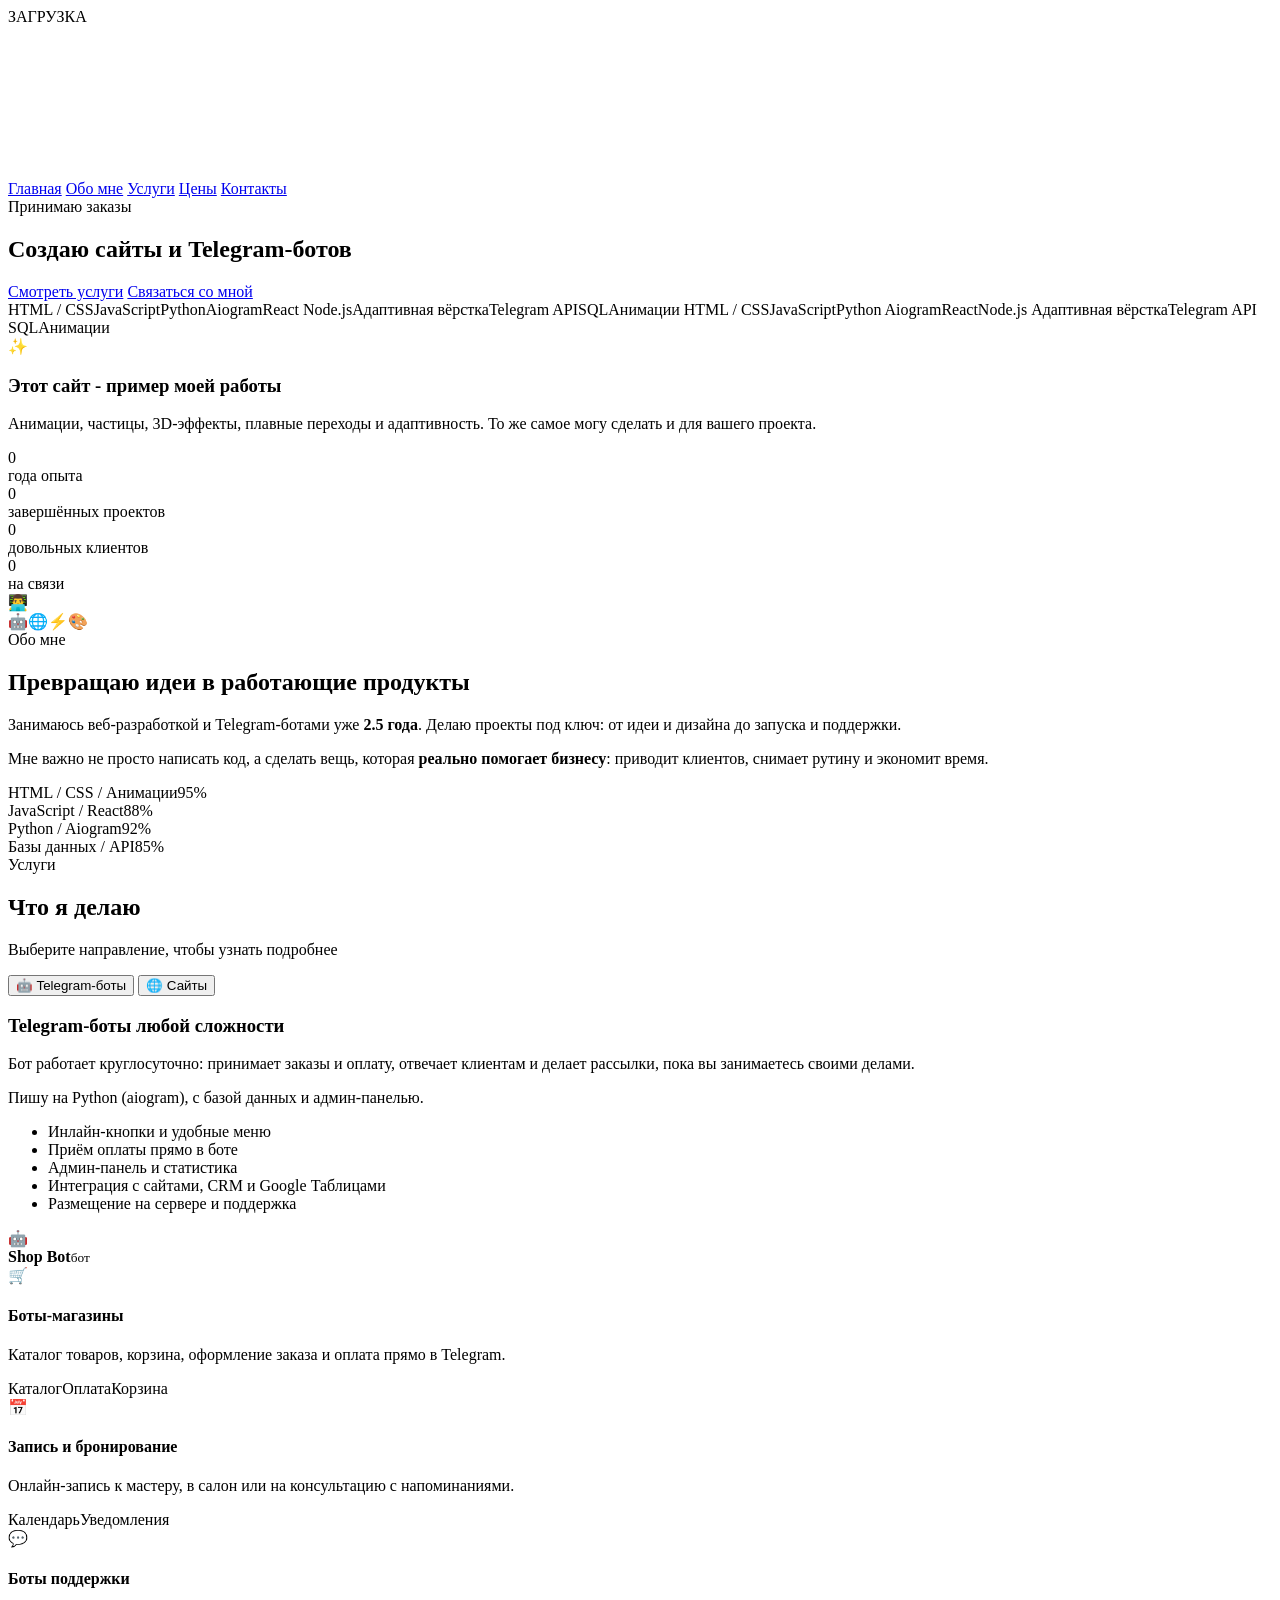
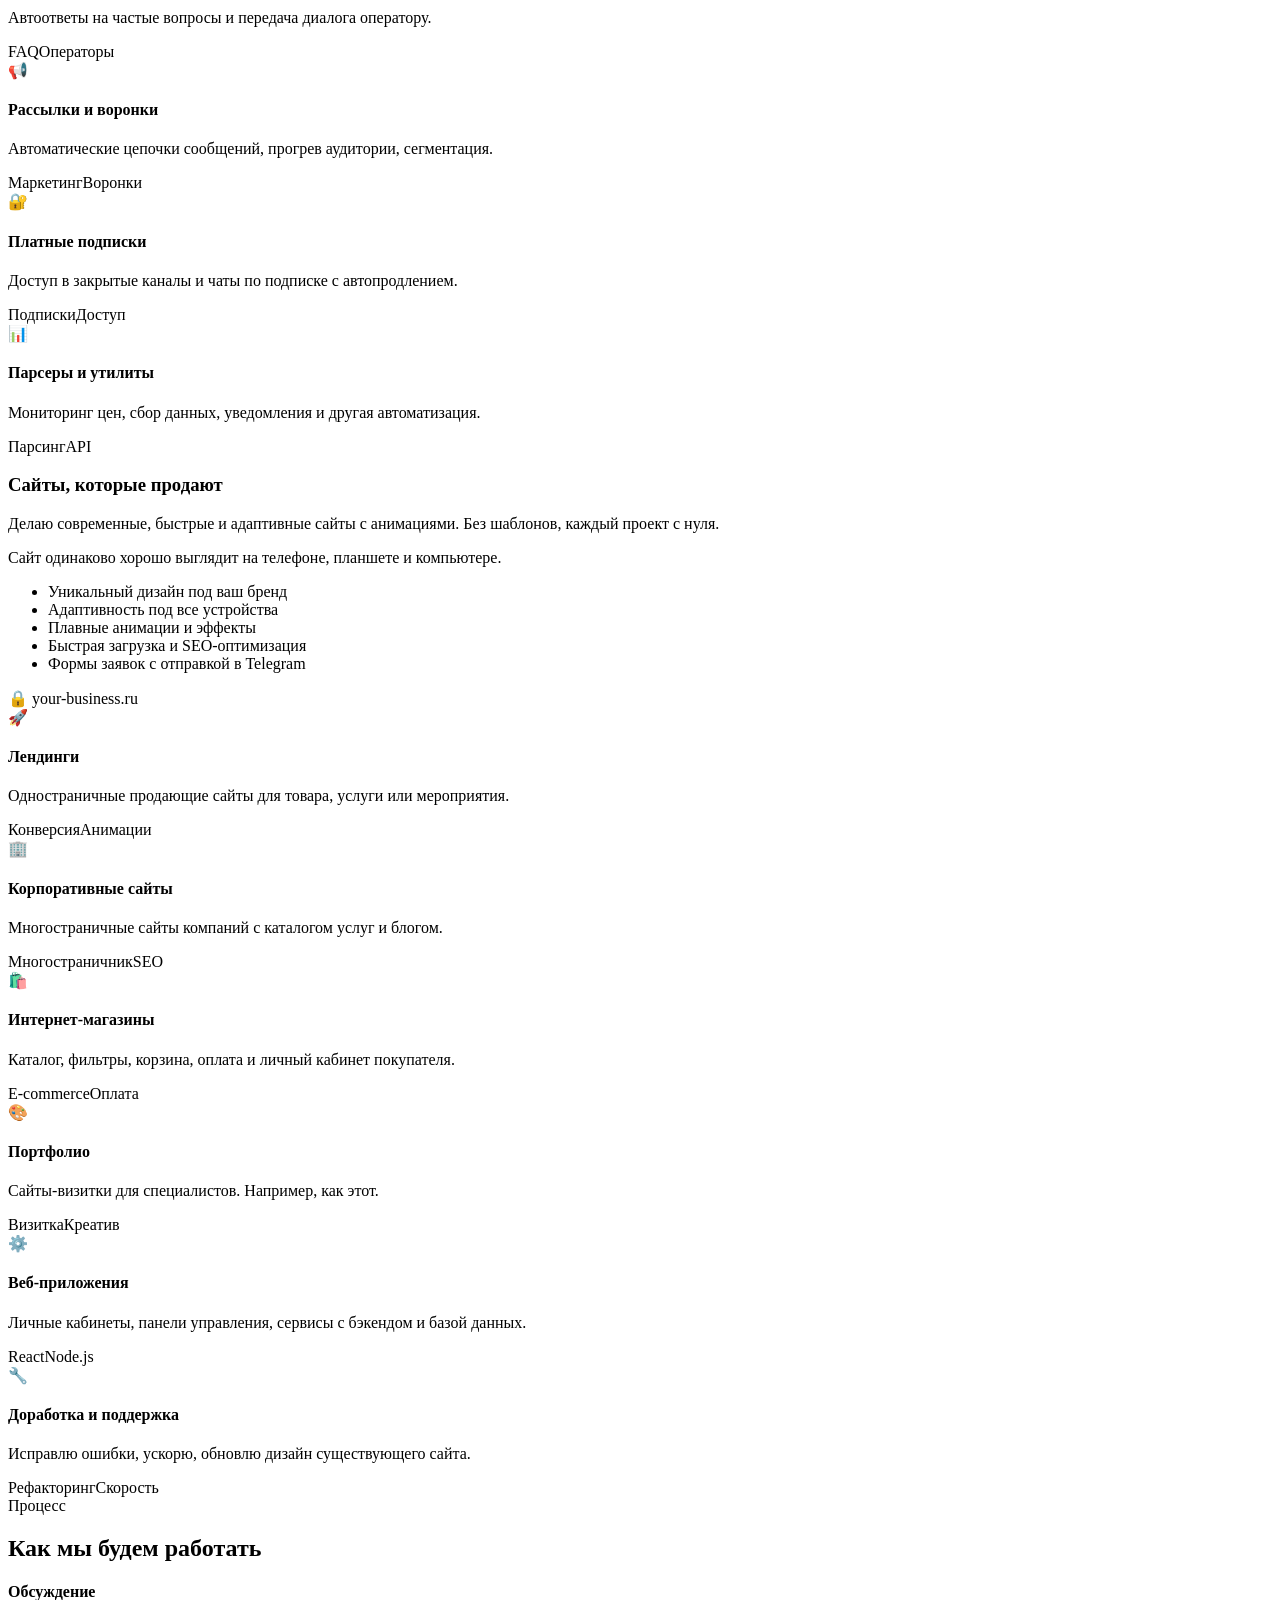
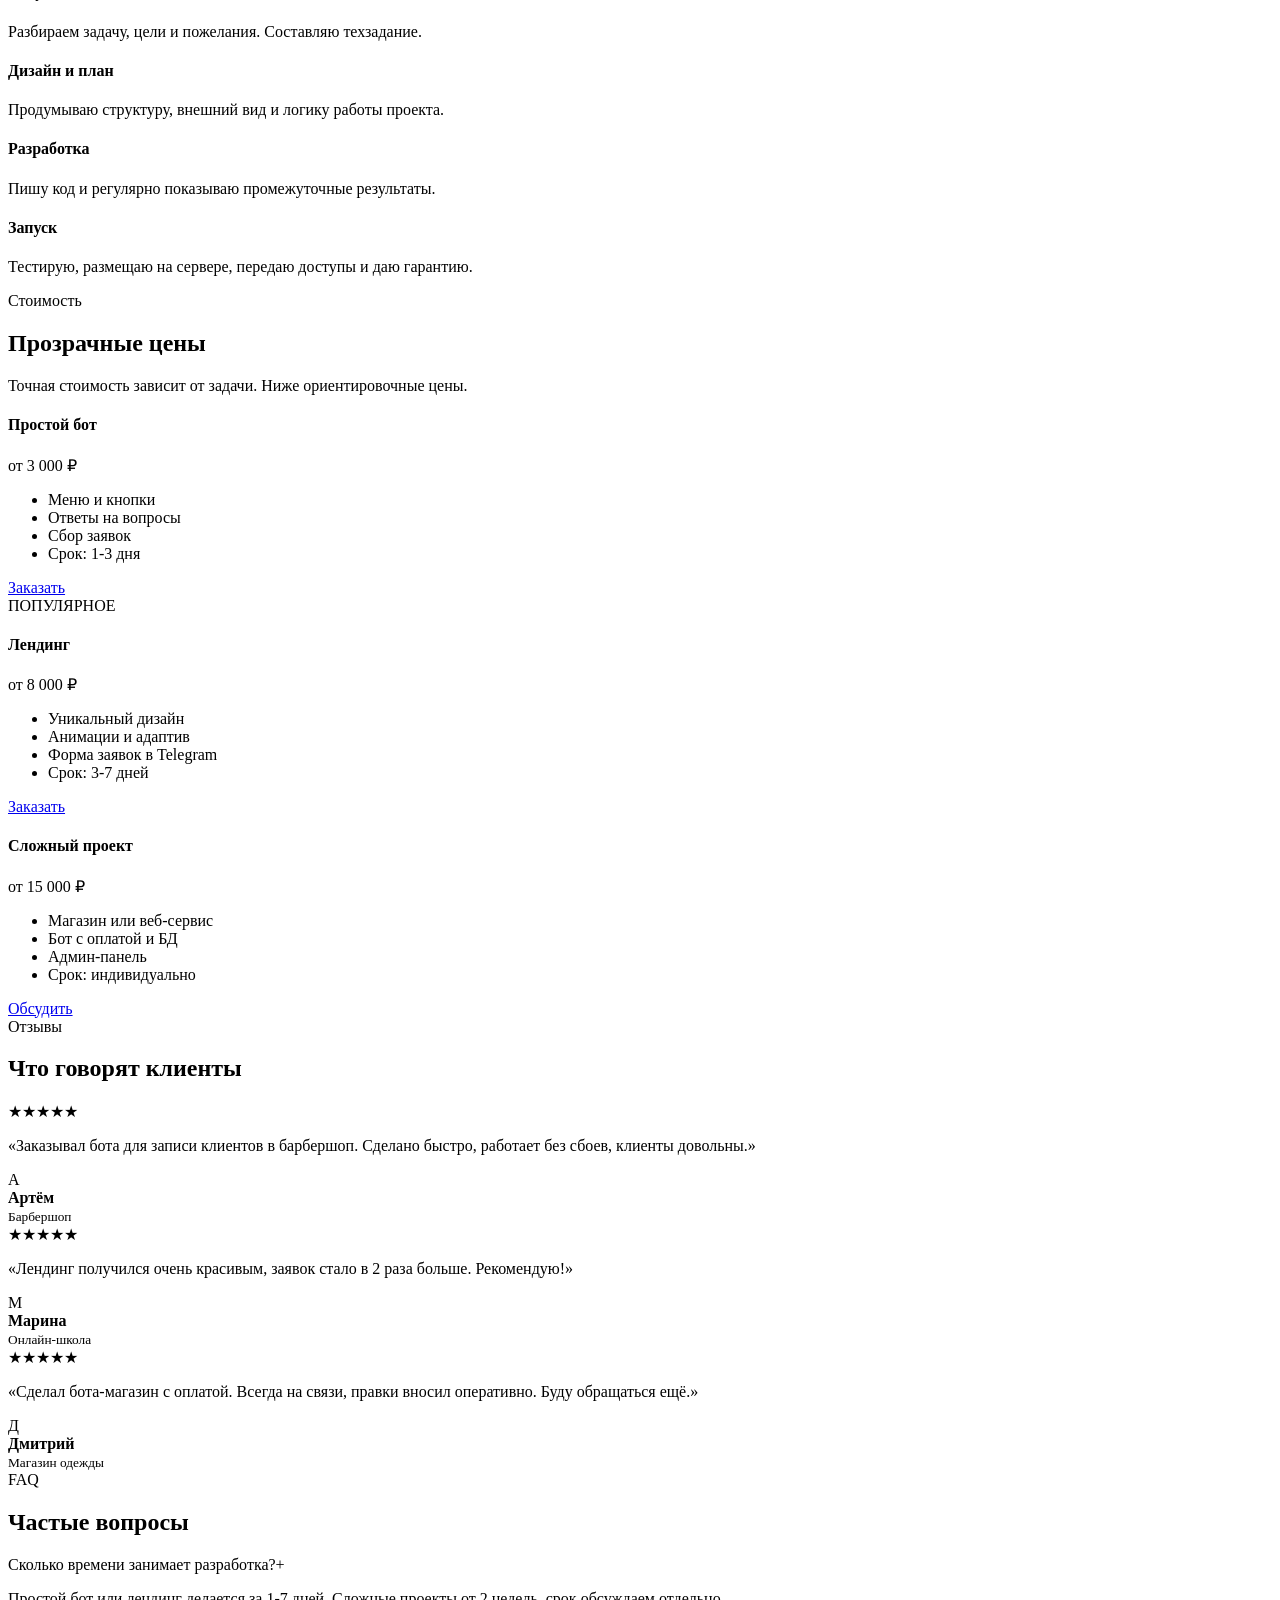
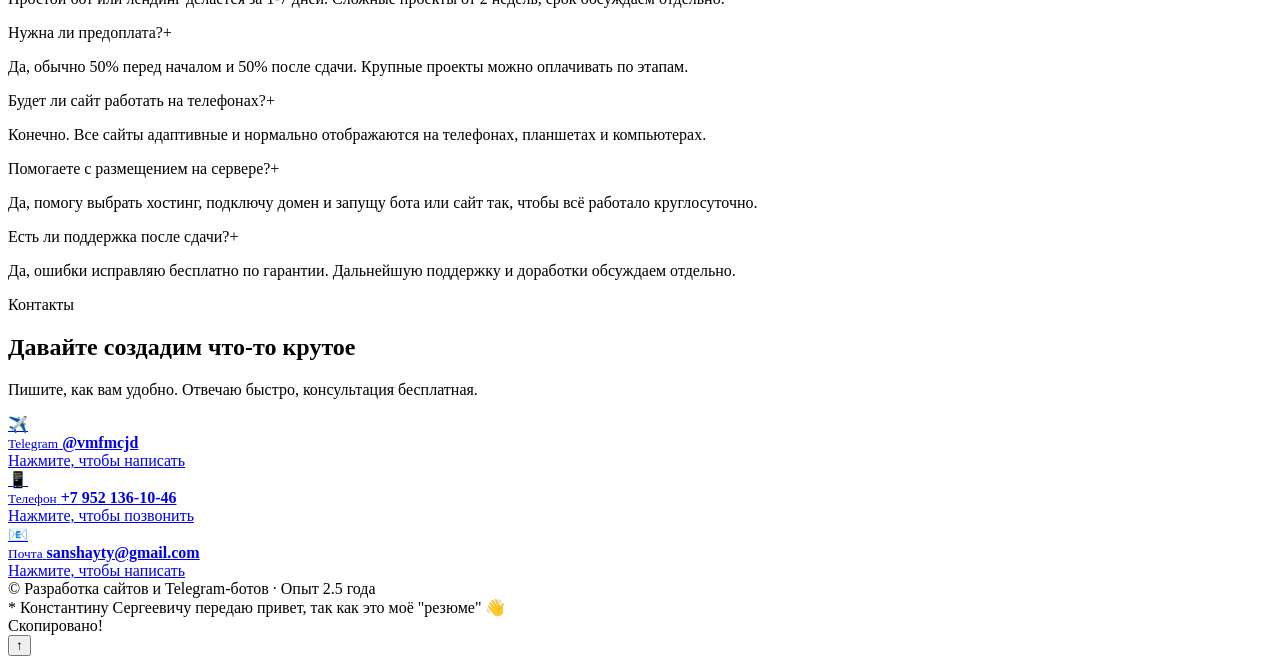
==== commit 138be938: "Add files via upload" ====
--- a/index.html
+++ b/index.html
@@ -1,848 +1,461 @@
 <!DOCTYPE html>
 <html lang="ru">
 <head>
-<meta charset="UTF-8">
-<meta name="viewport" content="width=device-width, initial-scale=1.0">
-<title>Разработка сайтов и Telegram-ботов | Портфолио</title>
-<link href="https://fonts.googleapis.com/css2?family=Unbounded:wght@400;600;800&family=Manrope:wght@300;400;600;800&display=swap" rel="stylesheet">
-<style>
-:root{
-  --bg:#07070f;
-  --card:rgba(255,255,255,0.04);
-  --border:rgba(255,255,255,0.09);
-  --text:#e9e9f5;
-  --muted:#9a9ab5;
-  --a1:#7c3aed;
-  --a2:#06b6d4;
-  --a3:#ec4899;
-  --grad:linear-gradient(135deg,var(--a1),var(--a2),var(--a3));
-}
-*{margin:0;padding:0;box-sizing:border-box}
-html{scroll-behavior:smooth}
-body{
-  font-family:'Manrope',sans-serif;
-  background:var(--bg);
-  color:var(--text);
-  overflow-x:hidden;
-  line-height:1.6;
-}
-a{color:inherit;text-decoration:none}
-
-/* ===== Фон ===== */
-#particles{position:fixed;inset:0;z-index:0;pointer-events:none}
-.blob{
-  position:fixed;border-radius:50%;filter:blur(120px);opacity:.35;z-index:0;
-  animation:float 18s ease-in-out infinite;
-}
-.blob.b1{width:500px;height:500px;background:var(--a1);top:-150px;left:-150px}
-.blob.b2{width:450px;height:450px;background:var(--a2);bottom:-150px;right:-100px;animation-delay:-6s}
-.blob.b3{width:350px;height:350px;background:var(--a3);top:40%;left:50%;animation-delay:-12s;opacity:.2}
-@keyframes float{
-  0%,100%{transform:translate(0,0) scale(1)}
-  33%{transform:translate(80px,-60px) scale(1.1)}
-  66%{transform:translate(-60px,70px) scale(.9)}
-}
-
-/* ===== Курсор ===== */
-.cursor-glow{
-  position:fixed;width:400px;height:400px;border-radius:50%;
-  background:radial-gradient(circle,rgba(124,58,237,.18),transparent 70%);
-  pointer-events:none;z-index:1;transform:translate(-50%,-50%);
-  transition:width .3s,height .3s;
-}
-.cursor-dot{
-  position:fixed;width:8px;height:8px;border-radius:50%;background:#fff;
-  pointer-events:none;z-index:9999;transform:translate(-50%,-50%);
-  mix-blend-mode:difference;transition:width .2s,height .2s;
-}
-.cursor-dot.hover{width:40px;height:40px}
-
-/* ===== Прелоадер ===== */
-#loader{
-  position:fixed;inset:0;background:var(--bg);z-index:10000;
-  display:flex;align-items:center;justify-content:center;flex-direction:column;gap:20px;
-  transition:opacity .8s,visibility .8s;
-}
-#loader.hide{opacity:0;visibility:hidden}
-.loader-ring{
-  width:70px;height:70px;border-radius:50%;
-  border:3px solid transparent;border-top-color:var(--a1);border-right-color:var(--a2);
-  animation:spin 1s linear infinite;
-}
-.loader-text{font-family:'Unbounded';letter-spacing:4px;font-size:12px;color:var(--muted)}
-@keyframes spin{to{transform:rotate(360deg)}}
-
-/* ===== Навигация ===== */
-nav{
-  position:fixed;top:20px;left:50%;transform:translateX(-50%);
-  z-index:100;display:flex;gap:6px;padding:8px;
-  background:rgba(15,15,30,.6);backdrop-filter:blur(20px);
-  border:1px solid var(--border);border-radius:100px;
-  animation:dropIn 1s .8s both cubic-bezier(.2,1,.3,1);
-}
-@keyframes dropIn{from{transform:translate(-50%,-100px);opacity:0}}
-nav a{
-  padding:10px 18px;border-radius:100px;font-size:14px;font-weight:600;
-  color:var(--muted);transition:.3s;
-}
-nav a:hover{color:#fff;background:rgba(255,255,255,.07)}
-
-main{position:relative;z-index:2}
-section{padding:120px 6%;max-width:1300px;margin:0 auto}
-
-/* ===== Hero ===== */
-.hero{
-  min-height:100vh;display:flex;flex-direction:column;justify-content:center;
-  align-items:center;text-align:center;padding-top:140px;
-}
-.badge{
-  display:inline-flex;align-items:center;gap:10px;padding:8px 18px;
-  border:1px solid var(--border);border-radius:100px;background:var(--card);
-  font-size:13px;color:var(--muted);margin-bottom:30px;
-  animation:fadeUp 1s 1s both;
-}
-.badge .pulse{
-  width:8px;height:8px;border-radius:50%;background:#22c55e;
-  box-shadow:0 0 0 0 rgba(34,197,94,.7);animation:pulse 2s infinite;
-}
-@keyframes pulse{70%{box-shadow:0 0 0 12px rgba(34,197,94,0)}100%{box-shadow:0 0 0 0 rgba(34,197,94,0)}}
-.hero h1{
-  font-family:'Unbounded';font-size:clamp(36px,7vw,88px);font-weight:800;
-  line-height:1.05;letter-spacing:-2px;
-}
-.hero h1 .line{display:block;overflow:hidden}
-.hero h1 .line span{display:inline-block;animation:slideUp 1.2s both cubic-bezier(.2,1,.3,1)}
-.hero h1 .line:nth-child(1) span{animation-delay:1.1s}
-.hero h1 .line:nth-child(2) span{animation-delay:1.25s}
-@keyframes slideUp{from{transform:translateY(110%)}}
-.gradient-text{
-  background:var(--grad);background-size:200% 200%;
-  -webkit-background-clip:text;background-clip:text;color:transparent;
-  animation:gradMove 5s ease infinite;
-}
-@keyframes gradMove{0%,100%{background-position:0% 50%}50%{background-position:100% 50%}}
-.typing{
-  margin-top:28px;font-size:clamp(16px,2.2vw,22px);color:var(--muted);
-  min-height:34px;animation:fadeUp 1s 1.5s both;
-}
-.typing .caret{display:inline-block;width:2px;height:1.1em;background:var(--a2);vertical-align:middle;animation:blink 1s infinite;margin-left:3px}
-@keyframes blink{50%{opacity:0}}
-@keyframes fadeUp{from{opacity:0;transform:translateY(30px)}}
-.hero-btns{display:flex;gap:16px;margin-top:44px;flex-wrap:wrap;justify-content:center;animation:fadeUp 1s 1.7s both}
-.btn{
-  position:relative;padding:16px 34px;border-radius:100px;font-weight:700;font-size:15px;
-  border:none;cursor:pointer;overflow:hidden;transition:transform .3s;font-family:inherit;
-}
-.btn-primary{background:var(--grad);background-size:200%;color:#fff;animation:gradMove 4s infinite}
-.btn-primary::after{
-  content:'';position:absolute;top:0;left:-100%;width:60%;height:100%;
-  background:linear-gradient(90deg,transparent,rgba(255,255,255,.4),transparent);
-  transform:skewX(-20deg);animation:shine 3s infinite;
-}
-@keyframes shine{0%{left:-100%}50%,100%{left:150%}}
-.btn-ghost{background:var(--card);color:#fff;border:1px solid var(--border)}
-.btn:hover{transform:translateY(-4px) scale(1.03)}
-.scroll-hint{
-  margin-top:80px;width:26px;height:42px;border:2px solid var(--muted);border-radius:20px;
-  position:relative;animation:fadeUp 1s 2s both;
-}
-.scroll-hint::before{
-  content:'';position:absolute;left:50%;top:8px;width:4px;height:8px;background:#fff;
-  border-radius:4px;transform:translateX(-50%);animation:scrollDot 2s infinite;
-}
-@keyframes scrollDot{to{transform:translate(-50%,16px);opacity:0}}
-
-/* ===== Бегущая строка ===== */
-.marquee{
-  overflow:hidden;border-top:1px solid var(--border);border-bottom:1px solid var(--border);
-  padding:22px 0;background:rgba(255,255,255,.02);position:relative;z-index:2;
-}
-.marquee-track{display:flex;gap:60px;width:max-content;animation:marquee 30s linear infinite}
-.marquee-track span{font-family:'Unbounded';font-size:22px;font-weight:600;color:var(--muted);white-space:nowrap}
-.marquee-track span::after{content:'✦';margin-left:60px;color:var(--a1)}
-@keyframes marquee{to{transform:translateX(-50%)}}
-
-/* ===== Заголовки ===== */
-.sec-label{
-  font-size:13px;letter-spacing:4px;text-transform:uppercase;color:var(--a2);
-  font-weight:700;margin-bottom:14px;
-}
-.sec-title{font-family:'Unbounded';font-size:clamp(28px,4.5vw,52px);font-weight:800;line-height:1.15;margin-bottom:20px}
-.sec-desc{color:var(--muted);max-width:640px;font-size:17px}
-
-/* ===== Reveal ===== */
-.reveal{opacity:0;transform:translateY(60px);transition:1s cubic-bezier(.2,1,.3,1)}
-.reveal.visible{opacity:1;transform:none}
-.reveal.d1{transition-delay:.1s}.reveal.d2{transition-delay:.2s}.reveal.d3{transition-delay:.3s}.reveal.d4{transition-delay:.4s}
-
-/* ===== Демо-плашка ===== */
-.demo-note{
-  margin:0 auto;max-width:1000px;padding:30px 36px;border-radius:24px;
-  background:linear-gradient(135deg,rgba(124,58,237,.15),rgba(6,182,212,.1));
-  border:1px solid rgba(124,58,237,.35);display:flex;gap:24px;align-items:center;
-  position:relative;overflow:hidden;
-}
-.demo-note::before{
-  content:'';position:absolute;inset:-2px;background:conic-gradient(from 0deg,transparent,var(--a1),transparent 30%);
-  animation:spin 6s linear infinite;z-index:-1;opacity:.5;
-}
-.demo-note .icon{font-size:44px;flex-shrink:0;animation:wobble 3s infinite}
-@keyframes wobble{0%,100%{transform:rotate(0)}25%{transform:rotate(-10deg)}75%{transform:rotate(10deg)}}
-.demo-note h3{font-family:'Unbounded';font-size:20px;margin-bottom:6px}
-.demo-note p{color:var(--muted)}
-
-/* ===== Статистика ===== */
-.stats{display:grid;grid-template-columns:repeat(auto-fit,minmax(220px,1fr));gap:24px;margin-top:60px}
-.stat{
-  padding:36px 28px;border-radius:24px;background:var(--card);border:1px solid var(--border);
-  text-align:center;transition:.4s;
-}
-.stat:hover{border-color:var(--a1);transform:translateY(-8px);box-shadow:0 20px 60px -20px var(--a1)}
-.stat .num{font-family:'Unbounded';font-size:52px;font-weight:800}
-.stat .lbl{color:var(--muted);margin-top:6px}
-
-/* ===== О себе ===== */
-.about-grid{display:grid;grid-template-columns:1fr 1fr;gap:60px;align-items:center}
-.avatar-wrap{position:relative;aspect-ratio:1;max-width:420px;margin:auto;width:100%}
-.avatar-ring{
-  position:absolute;inset:0;border-radius:50%;background:var(--grad);
-  animation:spin 8s linear infinite;padding:3px;
-}
-.avatar-ring::after{content:'';position:absolute;inset:3px;border-radius:50%;background:var(--bg)}
-.avatar-inner{
-  position:absolute;inset:24px;border-radius:50%;
-  background:radial-gradient(circle at 30% 30%,rgba(124,58,237,.5),rgba(6,182,212,.2) 60%,transparent);
-  display:flex;align-items:center;justify-content:center;font-size:120px;z-index:2;
-}
-.orbit{position:absolute;inset:0;animation:spin 14s linear infinite;z-index:3}
-.orbit span{
-  position:absolute;width:56px;height:56px;border-radius:16px;background:rgba(20,20,40,.9);
-  border:1px solid var(--border);display:flex;align-items:center;justify-content:center;
-  font-size:24px;animation:spin 14s linear infinite reverse;
-}
-.orbit span:nth-child(1){top:-10px;left:50%;margin-left:-28px}
-.orbit span:nth-child(2){bottom:-10px;left:50%;margin-left:-28px}
-.orbit span:nth-child(3){left:-10px;top:50%;margin-top:-28px}
-.orbit span:nth-child(4){right:-10px;top:50%;margin-top:-28px}
-.about-text p{color:var(--muted);margin-bottom:18px;font-size:17px}
-.about-text strong{color:#fff}
-
-/* ===== Навыки ===== */
-.skills{margin-top:30px;display:flex;flex-direction:column;gap:18px}
-.skill-top{display:flex;justify-content:space-between;font-weight:600;margin-bottom:8px;font-size:14px}
-.skill-bar{height:8px;border-radius:10px;background:rgba(255,255,255,.07);overflow:hidden}
-.skill-fill{height:100%;width:0;border-radius:10px;background:var(--grad);transition:width 1.8s cubic-bezier(.2,1,.3,1)}
-
-/* ===== Вкладки ===== */
-.tabs-wrap{text-align:center}
-.tabs{
-  display:inline-flex;position:relative;padding:8px;margin:40px 0 60px;
-  background:var(--card);border:1px solid var(--border);border-radius:100px;
-}
-.tab-btn{
-  position:relative;z-index:2;padding:16px 40px;border:none;background:none;
-  color:var(--muted);font-family:'Unbounded';font-weight:600;font-size:15px;cursor:pointer;
-  transition:color .4s;border-radius:100px;
-}
-.tab-btn.active{color:#fff}
-.tab-indicator{
-  position:absolute;top:8px;bottom:8px;border-radius:100px;background:var(--grad);
-  transition:.5s cubic-bezier(.65,0,.35,1);z-index:1;box-shadow:0 10px 40px -10px var(--a1);
-}
-.tab-panel{display:none;text-align:left}
-.tab-panel.active{display:block;animation:panelIn .7s cubic-bezier(.2,1,.3,1)}
-@keyframes panelIn{from{opacity:0;transform:translateY(40px) scale(.98);filter:blur(10px)}}
-
-.panel-intro{display:grid;grid-template-columns:1.1fr 1fr;gap:50px;align-items:center;margin-bottom:60px}
-.panel-intro h3{font-family:'Unbounded';font-size:32px;margin-bottom:16px}
-.panel-intro p{color:var(--muted);font-size:17px;margin-bottom:14px}
-.check-list{list-style:none;margin-top:20px}
-.check-list li{padding:8px 0 8px 34px;position:relative;color:var(--text)}
-.check-list li::before{
-  content:'✓';position:absolute;left:0;top:8px;width:22px;height:22px;border-radius:50%;
-  background:var(--grad);display:flex;align-items:center;justify-content:center;font-size:12px;font-weight:800;
-}
-
-/* Мокап Telegram */
-.tg-mock{
-  background:#0e1621;border-radius:28px;border:1px solid var(--border);overflow:hidden;
-  box-shadow:0 40px 100px -30px rgba(6,182,212,.4);max-width:400px;margin:auto;width:100%;
-}
-.tg-head{display:flex;align-items:center;gap:12px;padding:16px 20px;background:#17212b}
-.tg-ava{width:42px;height:42px;border-radius:50%;background:var(--grad);display:flex;align-items:center;justify-content:center;font-size:20px}
-.tg-head b{display:block;font-size:15px}
-.tg-head small{color:#6ab3f3;font-size:12px}
-.tg-body{padding:20px;display:flex;flex-direction:column;gap:10px;min-height:330px}
-.msg{
-  max-width:80%;padding:10px 14px;border-radius:16px;font-size:14px;
-  opacity:0;transform:translateY(20px) scale(.9);transition:.5s cubic-bezier(.2,1,.3,1);
-}
-.msg.show{opacity:1;transform:none}
-.msg.user{align-self:flex-end;background:#2b5278;border-bottom-right-radius:4px}
-.msg.bot{align-self:flex-start;background:#182533;border-bottom-left-radius:4px}
-.tg-kb{display:grid;grid-template-columns:1fr 1fr;gap:6px;margin-top:6px}
-.tg-kb span{background:rgba(255,255,255,.08);padding:7px;border-radius:8px;text-align:center;font-size:12px}
-.typing-dots{display:inline-flex;gap:4px}
-.typing-dots i{width:6px;height:6px;border-radius:50%;background:#6ab3f3;animation:bounce 1s infinite}
-.typing-dots i:nth-child(2){animation-delay:.15s}.typing-dots i:nth-child(3){animation-delay:.3s}
-@keyframes bounce{0%,60%,100%{transform:translateY(0)}30%{transform:translateY(-6px)}}
-
-/* Мокап браузера */
-.browser-mock{
-  background:#11111f;border-radius:18px;border:1px solid var(--border);overflow:hidden;
-  box-shadow:0 40px 100px -30px rgba(124,58,237,.5);
-}
-.br-bar{display:flex;align-items:center;gap:8px;padding:12px 16px;background:#1a1a2e}
-.br-bar i{width:12px;height:12px;border-radius:50%}
-.br-bar i:nth-child(1){background:#ff5f57}.br-bar i:nth-child(2){background:#febc2e}.br-bar i:nth-child(3){background:#28c840}
-.br-url{flex:1;margin-left:10px;background:rgba(255,255,255,.06);border-radius:8px;padding:5px 12px;font-size:12px;color:var(--muted)}
-.br-content{padding:24px;display:flex;flex-direction:column;gap:14px}
-.sk{border-radius:8px;background:linear-gradient(90deg,rgba(255,255,255,.05),rgba(255,255,255,.13),rgba(255,255,255,.05));background-size:200% 100%;animation:shimmer 1.8s infinite}
-@keyframes shimmer{to{background-position:-200% 0}}
-.sk-hero{height:110px;background:linear-gradient(135deg,rgba(124,58,237,.5),rgba(6,182,212,.4));animation:gradMove 4s infinite;background-size:200% 200%}
-.sk-row{display:grid;grid-template-columns:repeat(3,1fr);gap:12px}
-.sk-row .sk{height:70px}
-.sk-line{height:12px}
-
-/* Карточки услуг */
-.cards{display:grid;grid-template-columns:repeat(auto-fit,minmax(280px,1fr));gap:24px}
-.card{
-  position:relative;padding:34px 30px;border-radius:24px;background:var(--card);
-  border:1px solid var(--border);transition:transform .2s,border-color .4s;transform-style:preserve-3d;
-  overflow:hidden;
-}
-.card::before{
-  content:'';position:absolute;width:300px;height:300px;border-radius:50%;
-  background:radial-gradient(circle,rgba(124,58,237,.35),transparent 70%);
-  left:var(--x,50%);top:var(--y,50%);transform:translate(-50%,-50%);opacity:0;transition:opacity .4s;
-}
-.card:hover::before{opacity:1}
-.card:hover{border-color:rgba(124,58,237,.5)}
-.card > *{position:relative}
-.card .c-icon{
-  width:60px;height:60px;border-radius:18px;display:flex;align-items:center;justify-content:center;
-  font-size:28px;background:rgba(255,255,255,.06);margin-bottom:22px;transform:translateZ(40px);
-}
-.card h4{font-family:'Unbounded';font-size:18px;margin-bottom:10px}
-.card p{color:var(--muted);font-size:15px}
-.tags{display:flex;flex-wrap:wrap;gap:8px;margin-top:18px}
-.tags span{font-size:12px;padding:5px 12px;border-radius:100px;border:1px solid var(--border);color:var(--muted)}
-
-/* ===== Процесс ===== */
-.steps{display:grid;grid-template-columns:repeat(auto-fit,minmax(220px,1fr));gap:24px;margin-top:60px;counter-reset:step}
-.step{padding:30px;border-radius:24px;border:1px solid var(--border);background:var(--card);position:relative;transition:.4s}
-.step:hover{transform:translateY(-8px);background:rgba(124,58,237,.08)}
-.step::before{
-  counter-increment:step;content:'0' counter(step);font-family:'Unbounded';font-size:48px;font-weight:800;
-  background:var(--grad);-webkit-background-clip:text;background-clip:text;color:transparent;
-  display:block;margin-bottom:14px;opacity:.9;
-}
-.step h4{font-size:18px;margin-bottom:8px}
-.step p{color:var(--muted);font-size:14px}
-
-/* ===== Цены ===== */
-.prices{display:grid;grid-template-columns:repeat(auto-fit,minmax(280px,1fr));gap:24px;margin-top:60px}
-.price{padding:40px 32px;border-radius:28px;border:1px solid var(--border);background:var(--card);transition:.4s;position:relative}
-.price:hover{transform:translateY(-10px)}
-.price.hot{border:1px solid transparent;background:linear-gradient(var(--bg),var(--bg)) padding-box,var(--grad) border-box;box-shadow:0 30px 80px -30px var(--a1)}
-.price .hot-tag{position:absolute;top:-14px;left:50%;transform:translateX(-50%);background:var(--grad);padding:6px 18px;border-radius:100px;font-size:12px;font-weight:800}
-.price h4{font-family:'Unbounded';font-size:20px}
-.price .cost{font-family:'Unbounded';font-size:36px;font-weight:800;margin:18px 0}
-.price .cost small{font-size:14px;color:var(--muted);font-weight:400}
-.price ul{list-style:none;margin-bottom:28px}
-.price li{padding:8px 0;color:var(--muted);border-bottom:1px dashed var(--border);font-size:15px}
-.price li::before{content:'→ ';color:var(--a2)}
-.price .btn{width:100%}
-
-/* ===== Отзывы ===== */
-.reviews{display:grid;grid-template-columns:repeat(auto-fit,minmax(300px,1fr));gap:24px;margin-top:60px}
-.review{padding:32px;border-radius:24px;background:var(--card);border:1px solid var(--border)}
-.review .stars{color:#fbbf24;letter-spacing:3px;margin-bottom:14px}
-.review p{color:var(--muted);font-style:italic;margin-bottom:20px}
-.review .who{display:flex;align-items:center;gap:12px}
-.review .who span{width:44px;height:44px;border-radius:50%;background:var(--grad);display:flex;align-items:center;justify-content:center;font-weight:800}
-
-/* ===== FAQ ===== */
-.faq{max-width:850px;margin:60px auto 0}
-.faq-item{border:1px solid var(--border);border-radius:20px;margin-bottom:14px;background:var(--card);overflow:hidden;transition:.3s}
-.faq-item.open{border-color:rgba(124,58,237,.5)}
-.faq-q{padding:22px 28px;cursor:pointer;display:flex;justify-content:space-between;align-items:center;font-weight:700;font-size:17px}
-.faq-q .plus{width:30px;height:30px;border-radius:50%;background:rgba(255,255,255,.07);display:flex;align-items:center;justify-content:center;transition:.4s;flex-shrink:0;margin-left:14px}
-.faq-item.open .plus{transform:rotate(45deg);background:var(--a1)}
-.faq-a{max-height:0;overflow:hidden;transition:max-height .5s cubic-bezier(.2,1,.3,1)}
-.faq-a p{padding:0 28px 24px;color:var(--muted)}
-
-/* ===== Контакты ===== */
-.contact-box{
-  border-radius:36px;padding:70px 6%;text-align:center;position:relative;overflow:hidden;
-  background:linear-gradient(135deg,rgba(124,58,237,.2),rgba(6,182,212,.12),rgba(236,72,153,.15));
-  border:1px solid var(--border);
-}
-.contact-grid{display:grid;grid-template-columns:repeat(auto-fit,minmax(250px,1fr));gap:20px;margin-top:50px}
-.contact-card{
-  padding:34px 24px;border-radius:24px;background:rgba(7,7,15,.6);border:1px solid var(--border);
-  transition:.4s;cursor:pointer;display:block;
-}
-.contact-card:hover{transform:translateY(-10px) scale(1.02);border-color:var(--a2);box-shadow:0 20px 60px -20px var(--a2)}
-.contact-card .ci{font-size:40px;margin-bottom:14px;display:inline-block;transition:.5s}
-.contact-card:hover .ci{transform:scale(1.2) rotate(-10deg)}
-.contact-card small{color:var(--muted);display:block;margin-bottom:6px;font-size:13px;text-transform:uppercase;letter-spacing:2px}
-.contact-card b{font-size:18px;word-break:break-all}
-.contact-card .hint{font-size:12px;color:var(--muted);margin-top:10px}
-
-footer{text-align:center;padding:50px 6%;color:var(--muted);font-size:14px;border-top:1px solid var(--border);position:relative;z-index:2}
-
-/* Уведомление */
-.toast{
-  position:fixed;bottom:30px;left:50%;transform:translate(-50%,150px);
-  background:var(--grad);padding:14px 28px;border-radius:100px;font-weight:700;z-index:999;
-  transition:.5s cubic-bezier(.2,1,.3,1);
-}
-.toast.show{transform:translate(-50%,0)}
-
-/* Кнопка наверх */
-.to-top{
-  position:fixed;right:24px;bottom:24px;width:52px;height:52px;border-radius:50%;
-  background:var(--grad);border:none;color:#fff;font-size:22px;cursor:pointer;z-index:99;
-  opacity:0;transform:scale(0);transition:.4s;
-}
-.to-top.show{opacity:1;transform:scale(1)}
-
-/* Прогресс прокрутки */
-.progress{position:fixed;top:0;left:0;height:3px;background:var(--grad);z-index:200;width:0}
-
-.footnote{
-  margin-top:18px;font-size:13px;font-style:italic;opacity:.7;
-  background:var(--grad);background-size:200% 200%;
-  -webkit-background-clip:text;background-clip:text;color:transparent;
-  animation:gradMove 5s ease infinite;
-}
-
-@media(max-width:900px){
-  .about-grid,.panel-intro{grid-template-columns:1fr}
-  nav{width:92%;justify-content:space-between;overflow-x:auto}
-  nav a{padding:8px 12px;font-size:12px}
-  .tab-btn{padding:14px 22px;font-size:13px}
-  .demo-note{flex-direction:column;text-align:center}
-  .cursor-glow,.cursor-dot{display:none}
-  section{padding:90px 5%}
-}
-</style>
+  <meta charset="UTF-8">
+  <meta name="viewport" content="width=device-width, initial-scale=1.0">
+  <meta name="description" content="Разработка сайтов и Telegram-ботов под ключ">
+  <title>Разработка сайтов и Telegram-ботов | Портфолио</title>
+
+  <link rel="preconnect" href="https://fonts.googleapis.com">
+  <link rel="preconnect" href="https://fonts.gstatic.com" crossorigin>
+  <link href="https://fonts.googleapis.com/css2?family=Unbounded:wght@400;600;800&family=Manrope:wght@300;400;600;800&display=swap" rel="stylesheet">
+  <link rel="stylesheet" href="css/style.css">
 </head>
 <body>
 
-<div id="loader"><div class="loader-ring"></div><div class="loader-text">ЗАГРУЗКА</div></div>
-<div class="progress" id="progress"></div>
-<canvas id="particles"></canvas>
-<div class="blob b1"></div><div class="blob b2"></div><div class="blob b3"></div>
-<div class="cursor-glow" id="glow"></div>
-<div class="cursor-dot" id="dot"></div>
-
-<nav>
-  <a href="#home">Главная</a>
-  <a href="#about">Обо мне</a>
-  <a href="#services">Услуги</a>
-  <a href="#prices">Цены</a>
-  <a href="#contacts">Контакты</a>
-</nav>
-
-<main>
-<!-- ===== HERO ===== -->
-<section class="hero" id="home">
-  <div class="badge"><span class="pulse"></span> На пенсии</div>
-  <h1>
-    <span class="line"><span>Создаю сайты</span></span>
-    <span class="line"><span>и <span class="gradient-text">Telegram-ботов</span></span></span>
-  </h1>
-  <div class="typing"><span id="typed"></span><span class="caret"></span></div>
-  <div class="hero-btns">
-    <a href="#services" class="btn btn-primary">Смотреть услуги</a>
-    <a href="#contacts" class="btn btn-ghost">Связаться со мной</a>
+  <!-- Служебные элементы -->
+  <div id="loader">
+    <div class="loader-ring"></div>
+    <div class="loader-text">ЗАГРУЗКА</div>
   </div>
-  <div class="scroll-hint"></div>
-</section>
-
-<div class="marquee">
-  <div class="marquee-track">
-    <span>HTML / CSS</span><span>JavaScript</span><span>Python</span><span>Aiogram</span><span>React</span><span>Node.js</span><span>Адаптивная вёрстка</span><span>Telegram API</span><span>SQL</span><span>Анимации</span>
-    <span>HTML / CSS</span><span>JavaScript</span><span>Python</span><span>Aiogram</span><span>React</span><span>Node.js</span><span>Адаптивная вёрстка</span><span>Telegram API</span><span>SQL</span><span>Анимации</span>
-  </div>
-</div>
-
-<!-- ===== DEMO NOTE ===== -->
-<section style="padding-bottom:0">
-  <div class="demo-note reveal">
-    <div class="icon">✨</div>
-    <div>
-      <h3>Этот сайт — демонстрация моих возможностей</h3>
-      <p>Анимации, частицы, 3D-эффекты, плавные переходы и адаптивность. Всё, что вы видите здесь, я могу сделать и для вашего проекта: уникально, быстро и с вниманием к деталям.</p>
+  <div class="progress" id="progress"></div>
+  <canvas id="particles"></canvas>
+  <div class="blob b1"></div>
+  <div class="blob b2"></div>
+  <div class="blob b3"></div>
+  <div class="cursor-glow" id="glow"></div>
+  <div class="cursor-dot" id="dot"></div>
+
+  <nav>
+    <a href="#home">Главная</a>
+    <a href="#about">Обо мне</a>
+    <a href="#services">Услуги</a>
+    <a href="#prices">Цены</a>
+    <a href="#contacts">Контакты</a>
+  </nav>
+
+  <main>
+
+    <!-- Первый экран -->
+    <section class="hero" id="home">
+      <div class="badge"><span class="pulse"></span> Принимаю заказы</div>
+
+      <h1>
+        <span class="line"><span>Создаю сайты</span></span>
+        <span class="line"><span>и <span class="gradient-text">Telegram-ботов</span></span></span>
+      </h1>
+
+      <div class="typing">
+        <span id="typed"></span><span class="caret"></span>
+      </div>
+
+      <div class="hero-btns">
+        <a href="#services" class="btn btn-primary">Смотреть услуги</a>
+        <a href="#contacts" class="btn btn-ghost">Связаться со мной</a>
+      </div>
+
+      <div class="scroll-hint"></div>
+    </section>
+
+    <!-- Бегущая строка (второй набор нужен для бесшовной прокрутки) -->
+    <div class="marquee">
+      <div class="marquee-track">
+        <span>HTML / CSS</span><span>JavaScript</span><span>Python</span><span>Aiogram</span><span>React</span>
+        <span>Node.js</span><span>Адаптивная вёрстка</span><span>Telegram API</span><span>SQL</span><span>Анимации</span>
+
+        <span aria-hidden="true">HTML / CSS</span><span aria-hidden="true">JavaScript</span><span aria-hidden="true">Python</span>
+        <span aria-hidden="true">Aiogram</span><span aria-hidden="true">React</span><span aria-hidden="true">Node.js</span>
+        <span aria-hidden="true">Адаптивная вёрстка</span><span aria-hidden="true">Telegram API</span>
+        <span aria-hidden="true">SQL</span><span aria-hidden="true">Анимации</span>
+      </div>
     </div>
-  </div>
-
-  <div class="stats">
-    <div class="stat reveal d1"><div class="num gradient-text" data-count="2.5" data-dec="1">0</div><div class="lbl">года опыта</div></div>
-    <div class="stat reveal d2"><div class="num gradient-text" data-count="60" data-suffix="+">0</div><div class="lbl">завершённых проектов</div></div>
-    <div class="stat reveal d3"><div class="num gradient-text" data-count="40" data-suffix="+">0</div><div class="lbl">довольных клиентов</div></div>
-    <div class="stat reveal d4"><div class="num gradient-text" data-count="24" data-suffix="/7">0</div><div class="lbl">на связи</div></div>
-  </div>
-</section>
-
-<!-- ===== ABOUT ===== -->
-<section id="about">
-  <div class="about-grid">
-    <div class="reveal">
-      <div class="avatar-wrap">
-        <div class="avatar-ring"></div>
-        <div class="avatar-inner">👨‍💻</div>
-        <div class="orbit"><span>🤖</span><span>🌐</span><span>⚡</span><span>🎨</span></div>
-      </div>
-    </div>
-    <div class="about-text reveal d2">
-      <div class="sec-label">Обо мне</div>
-      <h2 class="sec-title">Превращаю идеи в <span class="gradient-text">работающие продукты</span></h2>
-      <p>Я веб-разработчик и создатель Telegram-ботов с опытом <strong>2.5 года</strong>. Делаю проекты под ключ: от идеи и дизайна до запуска и поддержки.</p>
-      <p>Моя цель — не просто написать код, а сделать продукт, который <strong>приносит пользу бизнесу</strong>: привлекает клиентов, автоматизирует рутину и экономит время.</p>
-      <div class="skills">
-        <div><div class="skill-top"><span>HTML / CSS / Анимации</span><span>95%</span></div><div class="skill-bar"><div class="skill-fill" data-w="95"></div></div></div>
-        <div><div class="skill-top"><span>JavaScript / React</span><span>88%</span></div><div class="skill-bar"><div class="skill-fill" data-w="88"></div></div></div>
-        <div><div class="skill-top"><span>Python / Aiogram</span><span>92%</span></div><div class="skill-bar"><div class="skill-fill" data-w="92"></div></div></div>
-        <div><div class="skill-top"><span>Базы данных / API</span><span>85%</span></div><div class="skill-bar"><div class="skill-fill" data-w="85"></div></div></div>
-      </div>
-    </div>
-  </div>
-</section>
-
-<!-- ===== SERVICES / TABS ===== -->
-<section id="services" class="tabs-wrap">
-  <div class="sec-label reveal">Услуги</div>
-  <h2 class="sec-title reveal d1">Что я <span class="gradient-text">делаю</span></h2>
-  <p class="sec-desc reveal d2" style="margin:auto">Выберите направление, чтобы узнать подробнее</p>
-
-  <div class="tabs reveal d3">
-    <div class="tab-indicator" id="indicator"></div>
-    <button class="tab-btn active" data-tab="bots">🤖 Telegram-боты</button>
-    <button class="tab-btn" data-tab="sites">🌐 Сайты</button>
-  </div>
-
-  <!-- TAB: BOTS -->
-  <div class="tab-panel active" id="bots">
-    <div class="panel-intro">
-      <div>
-        <h3>Telegram-боты <span class="gradient-text">любой сложности</span></h3>
-        <p>Бот работает 24/7 без выходных: принимает заказы, отвечает клиентам, принимает оплату и делает рассылки, пока вы занимаетесь важными делами.</p>
-        <p>Пишу на Python (aiogram) с базой данных, админ-панелью и удобным интерфейсом.</p>
-        <ul class="check-list">
-          <li>Инлайн-кнопки и удобные меню</li>
-          <li>Приём оплаты прямо в боте</li>
-          <li>Админ-панель и статистика</li>
-          <li>Интеграция с сайтами, CRM и Google Таблицами</li>
-          <li>Размещение на сервере и поддержка</li>
-        </ul>
-      </div>
-      <div class="tg-mock">
-        <div class="tg-head">
-          <div class="tg-ava">🤖</div>
-          <div><b>Shop Bot</b><small>бот</small></div>
-        </div>
-        <div class="tg-body" id="chat"></div>
-      </div>
-    </div>
-    <div class="cards">
-      <div class="card tilt"><div class="c-icon">🛒</div><h4>Боты-магазины</h4><p>Каталог товаров, корзина, оформление заказа и оплата прямо в Telegram.</p><div class="tags"><span>Каталог</span><span>Оплата</span><span>Корзина</span></div></div>
-      <div class="card tilt"><div class="c-icon">📅</div><h4>Запись и бронирование</h4><p>Онлайн-запись к мастеру, в салон или на консультацию с напоминаниями.</p><div class="tags"><span>Календарь</span><span>Уведомления</span></div></div>
-      <div class="card tilt"><div class="c-icon">💬</div><h4>Боты поддержки</h4><p>Автоответы на частые вопросы и передача диалога оператору.</p><div class="tags"><span>FAQ</span><span>Операторы</span></div></div>
-      <div class="card tilt"><div class="c-icon">📢</div><h4>Рассылки и воронки</h4><p>Автоматические цепочки сообщений, прогрев аудитории, сегментация.</p><div class="tags"><span>Маркетинг</span><span>Воронки</span></div></div>
-      <div class="card tilt"><div class="c-icon">🔐</div><h4>Платные подписки</h4><p>Доступ в закрытые каналы и чаты по подписке с автопродлением.</p><div class="tags"><span>Подписки</span><span>Доступ</span></div></div>
-      <div class="card tilt"><div class="c-icon">📊</div><h4>Парсеры и утилиты</h4><p>Мониторинг цен, сбор данных, уведомления и любая автоматизация.</p><div class="tags"><span>Парсинг</span><span>API</span></div></div>
-    </div>
-  </div>
-
-  <!-- TAB: SITES -->
-  <div class="tab-panel" id="sites">
-    <div class="panel-intro">
-      <div>
-        <h3>Сайты, которые <span class="gradient-text">продают</span></h3>
-        <p>Создаю современные, быстрые и адаптивные сайты с красивыми анимациями. Каждый проект уникален, никаких шаблонов.</p>
-        <p>Сайт будет одинаково хорошо смотреться на телефоне, планшете и компьютере.</p>
-        <ul class="check-list">
-          <li>Уникальный дизайн под ваш бренд</li>
-          <li>Адаптивность под все устройства</li>
-          <li>Плавные анимации и эффекты</li>
-          <li>Быстрая загрузка и SEO-оптимизация</li>
-          <li>Формы заявок с отправкой в Telegram</li>
-        </ul>
-      </div>
-      <div class="browser-mock">
-        <div class="br-bar"><i></i><i></i><i></i><div class="br-url">🔒 your-business.ru</div></div>
-        <div class="br-content">
-          <div class="sk sk-hero"></div>
-          <div class="sk sk-line" style="width:70%"></div>
-          <div class="sk sk-line" style="width:45%"></div>
-          <div class="sk-row"><div class="sk"></div><div class="sk"></div><div class="sk"></div></div>
-          <div class="sk sk-line" style="width:85%"></div>
-        </div>
-      </div>
-    </div>
-    <div class="cards">
-      <div class="card tilt"><div class="c-icon">🚀</div><h4>Лендинги</h4><p>Одностраничные продающие сайты для товара, услуги или мероприятия.</p><div class="tags"><span>Конверсия</span><span>Анимации</span></div></div>
-      <div class="card tilt"><div class="c-icon">🏢</div><h4>Корпоративные сайты</h4><p>Многостраничные сайты компаний с каталогом услуг и блогом.</p><div class="tags"><span>Многостраничник</span><span>SEO</span></div></div>
-      <div class="card tilt"><div class="c-icon">🛍️</div><h4>Интернет-магазины</h4><p>Каталог, фильтры, корзина, оплата и личный кабинет покупателя.</p><div class="tags"><span>E-commerce</span><span>Оплата</span></div></div>
-      <div class="card tilt"><div class="c-icon">🎨</div><h4>Портфолио</h4><p>Стильные сайты-визитки для специалистов, как этот, на котором вы сейчас.</p><div class="tags"><span>Визитка</span><span>Креатив</span></div></div>
-      <div class="card tilt"><div class="c-icon">⚙️</div><h4>Веб-приложения</h4><p>Личные кабинеты, панели управления, сервисы с бэкендом и базой данных.</p><div class="tags"><span>React</span><span>Node.js</span></div></div>
-      <div class="card tilt"><div class="c-icon">🔧</div><h4>Доработка и поддержка</h4><p>Исправлю ошибки, ускорю, обновлю дизайн существующего сайта.</p><div class="tags"><span>Рефакторинг</span><span>Скорость</span></div></div>
-    </div>
-  </div>
-</section>
-
-<!-- ===== PROCESS ===== -->
-<section>
-  <div class="sec-label reveal">Процесс</div>
-  <h2 class="sec-title reveal d1">Как мы будем <span class="gradient-text">работать</span></h2>
-  <div class="steps">
-    <div class="step reveal d1"><h4>Обсуждение</h4><p>Разбираем задачу, цели и пожелания. Составляю техническое задание.</p></div>
-    <div class="step reveal d2"><h4>Дизайн и план</h4><p>Продумываю структуру, внешний вид и логику работы проекта.</p></div>
-    <div class="step reveal d3"><h4>Разработка</h4><p>Пишу код, регулярно показываю промежуточные результаты.</p></div>
-    <div class="step reveal d4"><h4>Запуск</h4><p>Тестирую, размещаю на сервере, передаю доступы и даю гарантию.</p></div>
-  </div>
-</section>
-
-<!-- ===== PRICES ===== -->
-<section id="prices">
-  <div class="sec-label reveal">Стоимость</div>
-  <h2 class="sec-title reveal d1">Прозрачные <span class="gradient-text">цены</span></h2>
-  <p class="sec-desc reveal d2">Точная стоимость зависит от задачи. Ниже ориентировочные цены.</p>
-  <div class="prices">
-    <div class="price reveal d1">
-      <h4>Простой бот</h4>
-      <div class="cost">от 3 000 ₽</div>
-      <ul><li>Меню и кнопки</li><li>Ответы на вопросы</li><li>Сбор заявок</li><li>Срок: 1–3 дня</li></ul>
-      <a href="#contacts" class="btn btn-ghost">Заказать</a>
-    </div>
-    <div class="price hot reveal d2">
-      <div class="hot-tag">ПОПУЛЯРНОЕ</div>
-      <h4>Лендинг</h4>
-      <div class="cost">от 8 000 ₽</div>
-      <ul><li>Уникальный дизайн</li><li>Анимации и адаптив</li><li>Форма заявок в Telegram</li><li>Срок: 3–7 дней</li></ul>
-      <a href="#contacts" class="btn btn-primary">Заказать</a>
-    </div>
-    <div class="price reveal d3">
-      <h4>Сложный проект</h4>
-      <div class="cost">от 15 000 ₽</div>
-      <ul><li>Магазин или веб-сервис</li><li>Бот с оплатой и БД</li><li>Админ-панель</li><li>Срок: индивидуально</li></ul>
-      <a href="#contacts" class="btn btn-ghost">Обсудить</a>
-    </div>
-  </div>
-</section>
-
-<!-- ===== REVIEWS ===== -->
-<section>
-  <div class="sec-label reveal">Отзывы</div>
-  <h2 class="sec-title reveal d1">Что говорят <span class="gradient-text">клиенты</span></h2>
-  <div class="reviews">
-    <div class="review reveal d1"><div class="stars">★★★★★</div><p>«Заказывал бота для записи клиентов в барбершоп. Всё сделано быстро, работает идеально, клиенты довольны!»</p><div class="who"><span>А</span><div><b>Артём</b><br><small style="color:var(--muted)">Барбершоп</small></div></div></div>
-    <div class="review reveal d2"><div class="stars">★★★★★</div><p>«Лендинг получился очень красивым, заявок стало в 2 раза больше. Рекомендую!»</p><div class="who"><span>М</span><div><b>Марина</b><br><small style="color:var(--muted)">Онлайн-школа</small></div></div></div>
-    <div class="review reveal d3"><div class="stars">★★★★★</div><p>«Сделал бота-магазин с оплатой. Всегда на связи, вносил правки оперативно. Буду обращаться ещё.»</p><div class="who"><span>Д</span><div><b>Дмитрий</b><br><small style="color:var(--muted)">Магазин одежды</small></div></div></div>
-  </div>
-</section>
-
-<!-- ===== FAQ ===== -->
-<section>
-  <div style="text-align:center">
-    <div class="sec-label reveal">FAQ</div>
-    <h2 class="sec-title reveal d1">Частые <span class="gradient-text">вопросы</span></h2>
-  </div>
-  <div class="faq">
-    <div class="faq-item reveal"><div class="faq-q">Сколько времени занимает разработка?<span class="plus">+</span></div><div class="faq-a"><p>Простой бот или лендинг — от 1 до 7 дней. Сложные проекты — от 2 недель, срок обсуждается индивидуально.</p></div></div>
-    <div class="faq-item reveal"><div class="faq-q">Нужна ли предоплата?<span class="plus">+</span></div><div class="faq-a"><p>Да, обычно 50% перед началом работы и 50% после сдачи проекта. Для крупных проектов возможна оплата по этапам.</p></div></div>
-    <div class="faq-item reveal"><div class="faq-q">Будет ли сайт работать на телефонах?<span class="plus">+</span></div><div class="faq-a"><p>Конечно! Все сайты адаптивные и одинаково хорошо отображаются на телефонах, планшетах и компьютерах.</p></div></div>
-    <div class="faq-item reveal"><div class="faq-q">Помогаете с размещением на сервере?<span class="plus">+</span></div><div class="faq-a"><p>Да, помогу выбрать хостинг, подключу домен и запущу бота или сайт на сервере, чтобы всё работало круглосуточно.</p></div></div>
-    <div class="faq-item reveal"><div class="faq-q">Есть ли поддержка после сдачи?<span class="plus">+</span></div><div class="faq-a"><p>Да, даю бесплатную гарантию на исправление ошибок. Дальнейшую поддержку и доработки можно обсудить отдельно.</p></div></div>
-  </div>
-</section>
-
-<!-- ===== CONTACTS ===== -->
-<section id="contacts">
-  <div class="contact-box reveal">
-    <div class="sec-label">Контакты</div>
-    <h2 class="sec-title">Давайте создадим <span class="gradient-text">что-то крутое</span></h2>
-    <p class="sec-desc" style="margin:auto">Напишите мне удобным способом: отвечу быстро и бесплатно проконсультирую по вашему проекту.</p>
-    <div class="contact-grid">
-      <a class="contact-card" href="https://t.me/vmfmcjd" target="_blank" data-copy="@vmfmcjd">
-        <div class="ci">✈️</div><small>Telegram</small><b>@vmfmcjd</b><div class="hint">Нажмите, чтобы написать</div>
-      </a>
-      <a class="contact-card" href="tel:+79521361046" data-copy="+79521361046">
-        <div class="ci">📱</div><small>Телефон</small><b>+7 952 136-10-46</b><div class="hint">Нажмите, чтобы позвонить</div>
-      </a>
-      <a class="contact-card" href="mailto:sanshayty@gmail.com" data-copy="sanshayty@gmail.com">
-        <div class="ci">📧</div><small>Почта</small><b>sanshayty@gmail.com</b><div class="hint">Нажмите, чтобы написать</div>
-      </a>
-    </div>
-  </div>
-</section>
-</main>
-
-<footer>
-  © <span id="year"></span> Разработка сайтов и Telegram-ботов · Опыт 2.5 года · Сделано с ❤️ и чистым кодом
-  <div class="footnote">* Константину Сергеевичу передаю привет, так как это моё "резюме" 👋</div>
-</footer>
-
-<div class="toast" id="toast">Скопировано!</div>
-<button class="to-top" id="toTop">↑</button>
-
-<script>
-// Прелоадер (с защитой от зависания)
-function hideLoader(){document.getElementById('loader').classList.add('hide')}
-window.addEventListener('load',()=>setTimeout(hideLoader,600));
-setTimeout(hideLoader,3000);
-document.getElementById('year').textContent=2025;
-
-// Курсор
-const glow=document.getElementById('glow'),dot=document.getElementById('dot');
-let mx=innerWidth/2,my=innerHeight/2,gx=mx,gy=my;
-addEventListener('mousemove',e=>{mx=e.clientX;my=e.clientY;dot.style.left=mx+'px';dot.style.top=my+'px'});
-(function loop(){gx+=(mx-gx)*.08;gy+=(my-gy)*.08;glow.style.left=gx+'px';glow.style.top=gy+'px';requestAnimationFrame(loop)})();
-document.querySelectorAll('a,button,.card,.faq-q').forEach(el=>{
-  el.addEventListener('mouseenter',()=>dot.classList.add('hover'));
-  el.addEventListener('mouseleave',()=>dot.classList.remove('hover'));
-});
-
-// Частицы
-const cv=document.getElementById('particles'),ctx=cv.getContext('2d');
-let W,H,pts=[];
-function resize(){W=cv.width=innerWidth;H=cv.height=innerHeight;
-  const n=Math.min(90,Math.floor(W*H/16000));
-  pts=Array.from({length:n},()=>({x:Math.random()*W,y:Math.random()*H,vx:(Math.random()-.5)*.4,vy:(Math.random()-.5)*.4,r:Math.random()*1.8+.5}));}
-resize();addEventListener('resize',resize);
-function draw(){
-  ctx.clearRect(0,0,W,H);
-  for(let i=0;i<pts.length;i++){
-    const p=pts[i];p.x+=p.vx;p.y+=p.vy;
-    if(p.x<0||p.x>W)p.vx*=-1;if(p.y<0||p.y>H)p.vy*=-1;
-    const dm=Math.hypot(p.x-mx,p.y-my);
-    if(dm<150&&dm>0){p.x+=(p.x-mx)/dm*1.2;p.y+=(p.y-my)/dm*1.2}
-    ctx.beginPath();ctx.arc(p.x,p.y,p.r,0,Math.PI*2);ctx.fillStyle='rgba(180,170,255,.7)';ctx.fill();
-    for(let j=i+1;j<pts.length;j++){
-      const q=pts[j],d=Math.hypot(p.x-q.x,p.y-q.y);
-      if(d<130){ctx.strokeStyle=`rgba(124,58,237,${.25*(1-d/130)})`;ctx.lineWidth=1;ctx.beginPath();ctx.moveTo(p.x,p.y);ctx.lineTo(q.x,q.y);ctx.stroke()}
-    }
-  }
-  requestAnimationFrame(draw);
-}
-draw();
-
-// Печатающийся текст
-const phrases=['Разрабатываю современные сайты с анимациями','Создаю Telegram-ботов под любые задачи','Автоматизирую ваш бизнес','Опыт разработки — 2.5 года'];
-let pi=0,ci=0,del=false;const typed=document.getElementById('typed');
-function type(){
-  const w=phrases[pi];
-  typed.textContent=w.slice(0,ci);
-  if(!del&&ci<w.length){ci++;setTimeout(type,55)}
-  else if(!del){del=true;setTimeout(type,1800)}
-  else if(ci>0){ci--;setTimeout(type,25)}
-  else{del=false;pi=(pi+1)%phrases.length;setTimeout(type,300)}
-}
-setTimeout(type,1800);
-
-// Появление при прокрутке, счётчики, навыки
-const io=new IntersectionObserver(es=>es.forEach(e=>{
-  if(!e.isIntersecting)return;
-  e.target.classList.add('visible');
-  e.target.querySelectorAll('[data-count]').forEach(countUp);
-  e.target.querySelectorAll('.skill-fill').forEach(s=>s.style.width=s.dataset.w+'%');
-  io.unobserve(e.target);
-}),{threshold:.15});
-document.querySelectorAll('.reveal').forEach(el=>io.observe(el));
-function countUp(el){
-  const t=parseFloat(el.dataset.count),dec=+el.dataset.dec||0,suf=el.dataset.suffix||'';
-  const start=performance.now(),dur=2000;
-  (function step(now){
-    const k=Math.min((now-start)/dur,1),e=1-Math.pow(1-k,3);
-    el.textContent=(t*e).toFixed(dec)+suf;
-    if(k<1)requestAnimationFrame(step);
-  })(start);
-}
-
-// Вкладки
-const btns=document.querySelectorAll('.tab-btn'),ind=document.getElementById('indicator');
-function moveInd(b){ind.style.left=b.offsetLeft+'px';ind.style.width=b.offsetWidth+'px'}
-btns.forEach(b=>b.addEventListener('click',()=>{
-  btns.forEach(x=>x.classList.remove('active'));b.classList.add('active');moveInd(b);
-  document.querySelectorAll('.tab-panel').forEach(p=>p.classList.remove('active'));
-  document.getElementById(b.dataset.tab).classList.add('active');
-  if(b.dataset.tab==='bots')runChat();
-}));
-moveInd(document.querySelector('.tab-btn.active'));
-addEventListener('load',()=>moveInd(document.querySelector('.tab-btn.active')));
-addEventListener('resize',()=>moveInd(document.querySelector('.tab-btn.active')));
-
-// Анимированный чат
-const chatData=[
-  ['user','/start'],
-  ['bot','👋 Привет! Добро пожаловать в магазин.<br>Выберите раздел:<div class="tg-kb"><span>🛍 Каталог</span><span>🛒 Корзина</span><span>📦 Заказы</span><span>💬 Помощь</span></div>'],
-  ['user','🛍 Каталог'],
-  ['bot','Вот наши хиты продаж 🔥<br>• Худи — 2 990 ₽<br>• Кепка — 1 290 ₽'],
-  ['user','Беру худи!'],
-  ['bot','✅ Добавлено в корзину! Оплатить сейчас?']
-];
-let chatTimer=[];
-function runChat(){
-  const chat=document.getElementById('chat');
-  chatTimer.forEach(clearTimeout);chatTimer=[];chat.innerHTML='';
-  let t=400;
-  function addMsg(w,h){const m=document.createElement('div');m.className='msg '+w;m.innerHTML=h;chat.appendChild(m);requestAnimationFrame(()=>requestAnimationFrame(()=>m.classList.add('show')))}
-  chatData.forEach(([who,txt])=>{
-    if(who==='bot'){
-      chatTimer.push(setTimeout(()=>{
-        const d=document.createElement('div');d.className='msg bot show typing-msg';
-        d.innerHTML='<span class="typing-dots"><i></i><i></i><i></i></span>';chat.appendChild(d);
-      },t));
-      t+=900;
-      chatTimer.push(setTimeout(()=>{const tm=chat.querySelector('.typing-msg');if(tm)tm.remove();addMsg(who,txt)},t));
-    }else chatTimer.push(setTimeout(()=>addMsg(who,txt),t));
-    t+=900;
-  });
-  chatTimer.push(setTimeout(runChat,t+3500));
-}
-runChat();
-
-// 3D-наклон карточек
-document.querySelectorAll('.tilt').forEach(c=>{
-  c.addEventListener('mousemove',e=>{
-    const r=c.getBoundingClientRect(),x=e.clientX-r.left,y=e.clientY-r.top;
-    c.style.setProperty('--x',x+'px');c.style.setProperty('--y',y+'px');
-    const rx=((y/r.height)-.5)*-14,ry=((x/r.width)-.5)*14;
-    c.style.transform=`perspective(900px) rotateX(${rx}deg) rotateY(${ry}deg) translateY(-6px)`;
-  });
-  c.addEventListener('mouseleave',()=>c.style.transform='');
-});
-
-// FAQ
-document.querySelectorAll('.faq-item').forEach(it=>{
-  it.querySelector('.faq-q').addEventListener('click',()=>{
-    const a=it.querySelector('.faq-a'),open=it.classList.contains('open');
-    document.querySelectorAll('.faq-item').forEach(o=>{o.classList.remove('open');o.querySelector('.faq-a').style.maxHeight=null});
-    if(!open){it.classList.add('open');a.style.maxHeight=a.scrollHeight+'px'}
-  });
-});
-
-// Копирование контактов
-const toast=document.getElementById('toast');
-document.querySelectorAll('[data-copy]').forEach(c=>c.addEventListener('click',()=>{
-  if(!navigator.clipboard)return;
-  navigator.clipboard.writeText(c.dataset.copy).then(()=>{
-    toast.textContent='Скопировано: '+c.dataset.copy;toast.classList.add('show');
-    setTimeout(()=>toast.classList.remove('show'),2200);
-  }).catch(()=>{});
-}));
-
-// Прогресс прокрутки и кнопка наверх
-const prog=document.getElementById('progress'),toTopBtn=document.getElementById('toTop');
-addEventListener('scroll',()=>{
-  const h=document.documentElement.scrollHeight-innerHeight;
-  prog.style.width=(h>0?scrollY/h*100:0)+'%';
-  toTopBtn.classList.toggle('show',scrollY>600);
-});
-toTopBtn.onclick=()=>scrollTo({top:0,behavior:'smooth'});
-</script>
+
+    <!-- Плашка и статистика -->
+    <section class="intro">
+      <div class="demo-note reveal">
+        <div class="icon">✨</div>
+        <div>
+          <h3>Этот сайт - пример моей работы</h3>
+          <p>Анимации, частицы, 3D-эффекты, плавные переходы и адаптивность. То же самое могу сделать и для вашего проекта.</p>
+        </div>
+      </div>
+
+      <div class="stats">
+        <div class="stat reveal d1">
+          <div class="num gradient-text" data-count="2.5" data-dec="1">0</div>
+          <div class="lbl">года опыта</div>
+        </div>
+        <div class="stat reveal d2">
+          <div class="num gradient-text" data-count="60" data-suffix="+">0</div>
+          <div class="lbl">завершённых проектов</div>
+        </div>
+        <div class="stat reveal d3">
+          <div class="num gradient-text" data-count="40" data-suffix="+">0</div>
+          <div class="lbl">довольных клиентов</div>
+        </div>
+        <div class="stat reveal d4">
+          <div class="num gradient-text" data-count="24" data-suffix="/7">0</div>
+          <div class="lbl">на связи</div>
+        </div>
+      </div>
+    </section>
+
+    <!-- Обо мне -->
+    <section id="about">
+      <div class="about-grid">
+        <div class="reveal">
+          <div class="avatar-wrap">
+            <div class="avatar-ring"></div>
+            <div class="avatar-inner">👨‍💻</div>
+            <div class="orbit">
+              <span>🤖</span><span>🌐</span><span>⚡</span><span>🎨</span>
+            </div>
+          </div>
+        </div>
+
+        <div class="about-text reveal d2">
+          <div class="sec-label">Обо мне</div>
+          <h2 class="sec-title">Превращаю идеи в <span class="gradient-text">работающие продукты</span></h2>
+          <p>Занимаюсь веб-разработкой и Telegram-ботами уже <strong>2.5 года</strong>. Делаю проекты под ключ: от идеи и дизайна до запуска и поддержки.</p>
+          <p>Мне важно не просто написать код, а сделать вещь, которая <strong>реально помогает бизнесу</strong>: приводит клиентов, снимает рутину и экономит время.</p>
+
+          <div class="skills">
+            <div>
+              <div class="skill-top"><span>HTML / CSS / Анимации</span><span>95%</span></div>
+              <div class="skill-bar"><div class="skill-fill" data-w="95"></div></div>
+            </div>
+            <div>
+              <div class="skill-top"><span>JavaScript / React</span><span>88%</span></div>
+              <div class="skill-bar"><div class="skill-fill" data-w="88"></div></div>
+            </div>
+            <div>
+              <div class="skill-top"><span>Python / Aiogram</span><span>92%</span></div>
+              <div class="skill-bar"><div class="skill-fill" data-w="92"></div></div>
+            </div>
+            <div>
+              <div class="skill-top"><span>Базы данных / API</span><span>85%</span></div>
+              <div class="skill-bar"><div class="skill-fill" data-w="85"></div></div>
+            </div>
+          </div>
+        </div>
+      </div>
+    </section>
+
+    <!-- Услуги -->
+    <section id="services" class="tabs-wrap">
+      <div class="sec-label reveal">Услуги</div>
+      <h2 class="sec-title reveal d1">Что я <span class="gradient-text">делаю</span></h2>
+      <p class="sec-desc reveal d2 center">Выберите направление, чтобы узнать подробнее</p>
+
+      <div class="tabs reveal d3">
+        <div class="tab-indicator" id="indicator"></div>
+        <button class="tab-btn active" data-tab="bots">🤖 Telegram-боты</button>
+        <button class="tab-btn" data-tab="sites">🌐 Сайты</button>
+      </div>
+
+      <!-- Вкладка: боты -->
+      <div class="tab-panel active" id="bots">
+        <div class="panel-intro">
+          <div>
+            <h3>Telegram-боты <span class="gradient-text">любой сложности</span></h3>
+            <p>Бот работает круглосуточно: принимает заказы и оплату, отвечает клиентам и делает рассылки, пока вы занимаетесь своими делами.</p>
+            <p>Пишу на Python (aiogram), с базой данных и админ-панелью.</p>
+            <ul class="check-list">
+              <li>Инлайн-кнопки и удобные меню</li>
+              <li>Приём оплаты прямо в боте</li>
+              <li>Админ-панель и статистика</li>
+              <li>Интеграция с сайтами, CRM и Google Таблицами</li>
+              <li>Размещение на сервере и поддержка</li>
+            </ul>
+          </div>
+
+          <div class="tg-mock">
+            <div class="tg-head">
+              <div class="tg-ava">🤖</div>
+              <div><b>Shop Bot</b><small>бот</small></div>
+            </div>
+            <div class="tg-body" id="chat"></div>
+          </div>
+        </div>
+
+        <div class="cards">
+          <div class="card tilt">
+            <div class="c-icon">🛒</div>
+            <h4>Боты-магазины</h4>
+            <p>Каталог товаров, корзина, оформление заказа и оплата прямо в Telegram.</p>
+            <div class="tags"><span>Каталог</span><span>Оплата</span><span>Корзина</span></div>
+          </div>
+          <div class="card tilt">
+            <div class="c-icon">📅</div>
+            <h4>Запись и бронирование</h4>
+            <p>Онлайн-запись к мастеру, в салон или на консультацию с напоминаниями.</p>
+            <div class="tags"><span>Календарь</span><span>Уведомления</span></div>
+          </div>
+          <div class="card tilt">
+            <div class="c-icon">💬</div>
+            <h4>Боты поддержки</h4>
+            <p>Автоответы на частые вопросы и передача диалога оператору.</p>
+            <div class="tags"><span>FAQ</span><span>Операторы</span></div>
+          </div>
+          <div class="card tilt">
+            <div class="c-icon">📢</div>
+            <h4>Рассылки и воронки</h4>
+            <p>Автоматические цепочки сообщений, прогрев аудитории, сегментация.</p>
+            <div class="tags"><span>Маркетинг</span><span>Воронки</span></div>
+          </div>
+          <div class="card tilt">
+            <div class="c-icon">🔐</div>
+            <h4>Платные подписки</h4>
+            <p>Доступ в закрытые каналы и чаты по подписке с автопродлением.</p>
+            <div class="tags"><span>Подписки</span><span>Доступ</span></div>
+          </div>
+          <div class="card tilt">
+            <div class="c-icon">📊</div>
+            <h4>Парсеры и утилиты</h4>
+            <p>Мониторинг цен, сбор данных, уведомления и другая автоматизация.</p>
+            <div class="tags"><span>Парсинг</span><span>API</span></div>
+          </div>
+        </div>
+      </div>
+
+      <!-- Вкладка: сайты -->
+      <div class="tab-panel" id="sites">
+        <div class="panel-intro">
+          <div>
+            <h3>Сайты, которые <span class="gradient-text">продают</span></h3>
+            <p>Делаю современные, быстрые и адаптивные сайты с анимациями. Без шаблонов, каждый проект с нуля.</p>
+            <p>Сайт одинаково хорошо выглядит на телефоне, планшете и компьютере.</p>
+            <ul class="check-list">
+              <li>Уникальный дизайн под ваш бренд</li>
+              <li>Адаптивность под все устройства</li>
+              <li>Плавные анимации и эффекты</li>
+              <li>Быстрая загрузка и SEO-оптимизация</li>
+              <li>Формы заявок с отправкой в Telegram</li>
+            </ul>
+          </div>
+
+          <div class="browser-mock">
+            <div class="br-bar">
+              <i></i><i></i><i></i>
+              <div class="br-url">🔒 your-business.ru</div>
+            </div>
+            <div class="br-content">
+              <div class="sk sk-hero"></div>
+              <div class="sk sk-line" style="width:70%"></div>
+              <div class="sk sk-line" style="width:45%"></div>
+              <div class="sk-row"><div class="sk"></div><div class="sk"></div><div class="sk"></div></div>
+              <div class="sk sk-line" style="width:85%"></div>
+            </div>
+          </div>
+        </div>
+
+        <div class="cards">
+          <div class="card tilt">
+            <div class="c-icon">🚀</div>
+            <h4>Лендинги</h4>
+            <p>Одностраничные продающие сайты для товара, услуги или мероприятия.</p>
+            <div class="tags"><span>Конверсия</span><span>Анимации</span></div>
+          </div>
+          <div class="card tilt">
+            <div class="c-icon">🏢</div>
+            <h4>Корпоративные сайты</h4>
+            <p>Многостраничные сайты компаний с каталогом услуг и блогом.</p>
+            <div class="tags"><span>Многостраничник</span><span>SEO</span></div>
+          </div>
+          <div class="card tilt">
+            <div class="c-icon">🛍️</div>
+            <h4>Интернет-магазины</h4>
+            <p>Каталог, фильтры, корзина, оплата и личный кабинет покупателя.</p>
+            <div class="tags"><span>E-commerce</span><span>Оплата</span></div>
+          </div>
+          <div class="card tilt">
+            <div class="c-icon">🎨</div>
+            <h4>Портфолио</h4>
+            <p>Сайты-визитки для специалистов. Например, как этот.</p>
+            <div class="tags"><span>Визитка</span><span>Креатив</span></div>
+          </div>
+          <div class="card tilt">
+            <div class="c-icon">⚙️</div>
+            <h4>Веб-приложения</h4>
+            <p>Личные кабинеты, панели управления, сервисы с бэкендом и базой данных.</p>
+            <div class="tags"><span>React</span><span>Node.js</span></div>
+          </div>
+          <div class="card tilt">
+            <div class="c-icon">🔧</div>
+            <h4>Доработка и поддержка</h4>
+            <p>Исправлю ошибки, ускорю, обновлю дизайн существующего сайта.</p>
+            <div class="tags"><span>Рефакторинг</span><span>Скорость</span></div>
+          </div>
+        </div>
+      </div>
+    </section>
+
+    <!-- Этапы работы -->
+    <section>
+      <div class="sec-label reveal">Процесс</div>
+      <h2 class="sec-title reveal d1">Как мы будем <span class="gradient-text">работать</span></h2>
+
+      <div class="steps">
+        <div class="step reveal d1">
+          <h4>Обсуждение</h4>
+          <p>Разбираем задачу, цели и пожелания. Составляю техзадание.</p>
+        </div>
+        <div class="step reveal d2">
+          <h4>Дизайн и план</h4>
+          <p>Продумываю структуру, внешний вид и логику работы проекта.</p>
+        </div>
+        <div class="step reveal d3">
+          <h4>Разработка</h4>
+          <p>Пишу код и регулярно показываю промежуточные результаты.</p>
+        </div>
+        <div class="step reveal d4">
+          <h4>Запуск</h4>
+          <p>Тестирую, размещаю на сервере, передаю доступы и даю гарантию.</p>
+        </div>
+      </div>
+    </section>
+
+    <!-- Цены -->
+    <section id="prices">
+      <div class="sec-label reveal">Стоимость</div>
+      <h2 class="sec-title reveal d1">Прозрачные <span class="gradient-text">цены</span></h2>
+      <p class="sec-desc reveal d2">Точная стоимость зависит от задачи. Ниже ориентировочные цены.</p>
+
+      <div class="prices">
+        <div class="price reveal d1">
+          <h4>Простой бот</h4>
+          <div class="cost">от 3 000 ₽</div>
+          <ul>
+            <li>Меню и кнопки</li>
+            <li>Ответы на вопросы</li>
+            <li>Сбор заявок</li>
+            <li>Срок: 1-3 дня</li>
+          </ul>
+          <a href="#contacts" class="btn btn-ghost">Заказать</a>
+        </div>
+
+        <div class="price hot reveal d2">
+          <div class="hot-tag">ПОПУЛЯРНОЕ</div>
+          <h4>Лендинг</h4>
+          <div class="cost">от 8 000 ₽</div>
+          <ul>
+            <li>Уникальный дизайн</li>
+            <li>Анимации и адаптив</li>
+            <li>Форма заявок в Telegram</li>
+            <li>Срок: 3-7 дней</li>
+          </ul>
+          <a href="#contacts" class="btn btn-primary">Заказать</a>
+        </div>
+
+        <div class="price reveal d3">
+          <h4>Сложный проект</h4>
+          <div class="cost">от 15 000 ₽</div>
+          <ul>
+            <li>Магазин или веб-сервис</li>
+            <li>Бот с оплатой и БД</li>
+            <li>Админ-панель</li>
+            <li>Срок: индивидуально</li>
+          </ul>
+          <a href="#contacts" class="btn btn-ghost">Обсудить</a>
+        </div>
+      </div>
+    </section>
+
+    <!-- Отзывы -->
+    <section>
+      <div class="sec-label reveal">Отзывы</div>
+      <h2 class="sec-title reveal d1">Что говорят <span class="gradient-text">клиенты</span></h2>
+
+      <div class="reviews">
+        <div class="review reveal d1">
+          <div class="stars">★★★★★</div>
+          <p>«Заказывал бота для записи клиентов в барбершоп. Сделано быстро, работает без сбоев, клиенты довольны.»</p>
+          <div class="who"><span>А</span><div><b>Артём</b><br><small>Барбершоп</small></div></div>
+        </div>
+        <div class="review reveal d2">
+          <div class="stars">★★★★★</div>
+          <p>«Лендинг получился очень красивым, заявок стало в 2 раза больше. Рекомендую!»</p>
+          <div class="who"><span>М</span><div><b>Марина</b><br><small>Онлайн-школа</small></div></div>
+        </div>
+        <div class="review reveal d3">
+          <div class="stars">★★★★★</div>
+          <p>«Сделал бота-магазин с оплатой. Всегда на связи, правки вносил оперативно. Буду обращаться ещё.»</p>
+          <div class="who"><span>Д</span><div><b>Дмитрий</b><br><small>Магазин одежды</small></div></div>
+        </div>
+      </div>
+    </section>
+
+    <!-- FAQ -->
+    <section>
+      <div class="center">
+        <div class="sec-label reveal">FAQ</div>
+        <h2 class="sec-title reveal d1">Частые <span class="gradient-text">вопросы</span></h2>
+      </div>
+
+      <div class="faq">
+        <div class="faq-item reveal">
+          <div class="faq-q">Сколько времени занимает разработка?<span class="plus">+</span></div>
+          <div class="faq-a"><p>Простой бот или лендинг делается за 1-7 дней. Сложные проекты от 2 недель, срок обсуждаем отдельно.</p></div>
+        </div>
+        <div class="faq-item reveal">
+          <div class="faq-q">Нужна ли предоплата?<span class="plus">+</span></div>
+          <div class="faq-a"><p>Да, обычно 50% перед началом и 50% после сдачи. Крупные проекты можно оплачивать по этапам.</p></div>
+        </div>
+        <div class="faq-item reveal">
+          <div class="faq-q">Будет ли сайт работать на телефонах?<span class="plus">+</span></div>
+          <div class="faq-a"><p>Конечно. Все сайты адаптивные и нормально отображаются на телефонах, планшетах и компьютерах.</p></div>
+        </div>
+        <div class="faq-item reveal">
+          <div class="faq-q">Помогаете с размещением на сервере?<span class="plus">+</span></div>
+          <div class="faq-a"><p>Да, помогу выбрать хостинг, подключу домен и запущу бота или сайт так, чтобы всё работало круглосуточно.</p></div>
+        </div>
+        <div class="faq-item reveal">
+          <div class="faq-q">Есть ли поддержка после сдачи?<span class="plus">+</span></div>
+          <div class="faq-a"><p>Да, ошибки исправляю бесплатно по гарантии. Дальнейшую поддержку и доработки обсуждаем отдельно.</p></div>
+        </div>
+      </div>
+    </section>
+
+    <!-- Контакты -->
+    <section id="contacts">
+      <div class="contact-box reveal">
+        <div class="sec-label">Контакты</div>
+        <h2 class="sec-title">Давайте создадим <span class="gradient-text">что-то крутое</span></h2>
+        <p class="sec-desc center">Пишите, как вам удобно. Отвечаю быстро, консультация бесплатная.</p>
+
+        <div class="contact-grid">
+          <a class="contact-card" href="https://t.me/vmfmcjd" target="_blank" rel="noopener" data-copy="@vmfmcjd">
+            <div class="ci">✈️</div>
+            <small>Telegram</small>
+            <b>@vmfmcjd</b>
+            <div class="hint">Нажмите, чтобы написать</div>
+          </a>
+          <a class="contact-card" href="tel:+79521361046" data-copy="+79521361046">
+            <div class="ci">📱</div>
+            <small>Телефон</small>
+            <b>+7 952 136-10-46</b>
+            <div class="hint">Нажмите, чтобы позвонить</div>
+          </a>
+          <a class="contact-card" href="mailto:sanshayty@gmail.com" data-copy="sanshayty@gmail.com">
+            <div class="ci">📧</div>
+            <small>Почта</small>
+            <b>sanshayty@gmail.com</b>
+            <div class="hint">Нажмите, чтобы написать</div>
+          </a>
+        </div>
+      </div>
+    </section>
+
+  </main>
+
+  <footer>
+    © <span id="year"></span> Разработка сайтов и Telegram-ботов · Опыт 2.5 года
+    <div class="footnote">* Константину Сергеевичу передаю привет, так как это моё "резюме" 👋</div>
+  </footer>
+
+  <div class="toast" id="toast">Скопировано!</div>
+  <button class="to-top" id="toTop" aria-label="Наверх">↑</button>
+
+  <script src="js/script.js" defer></script>
 </body>
 </html>
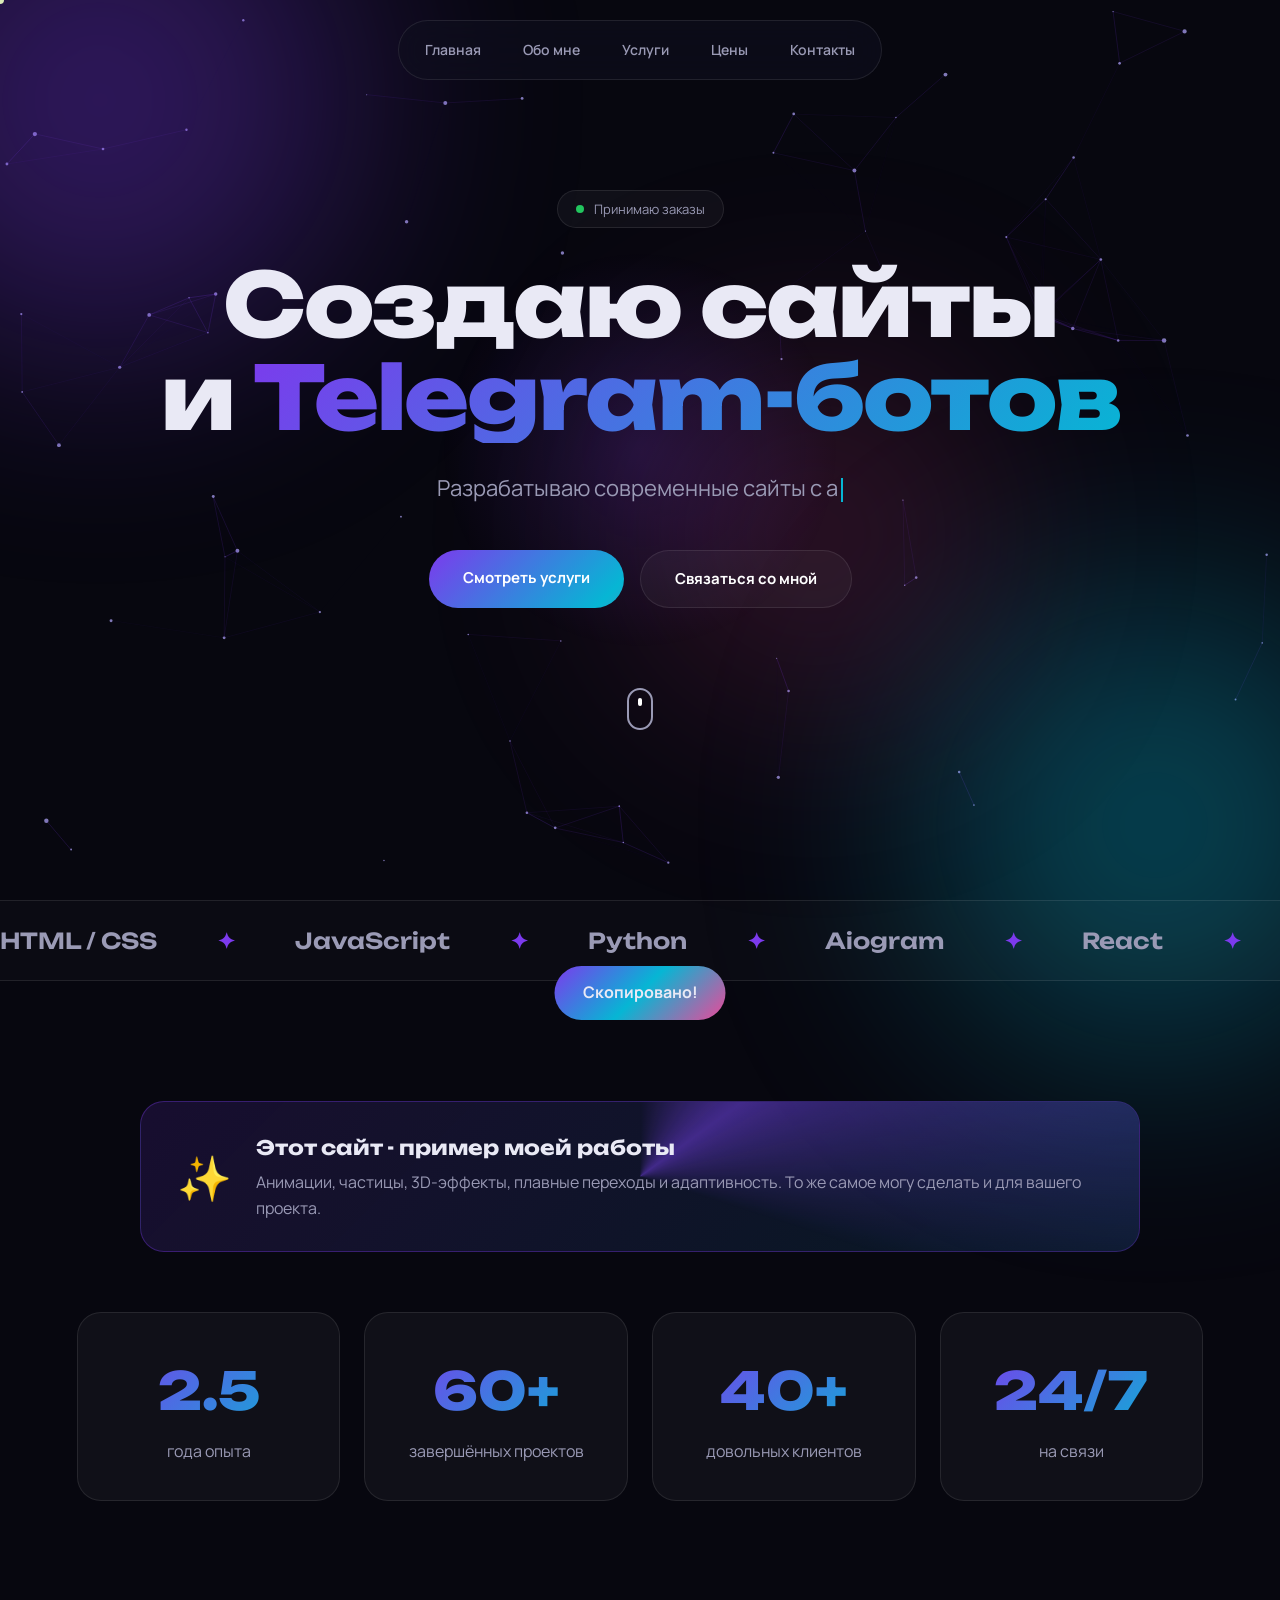
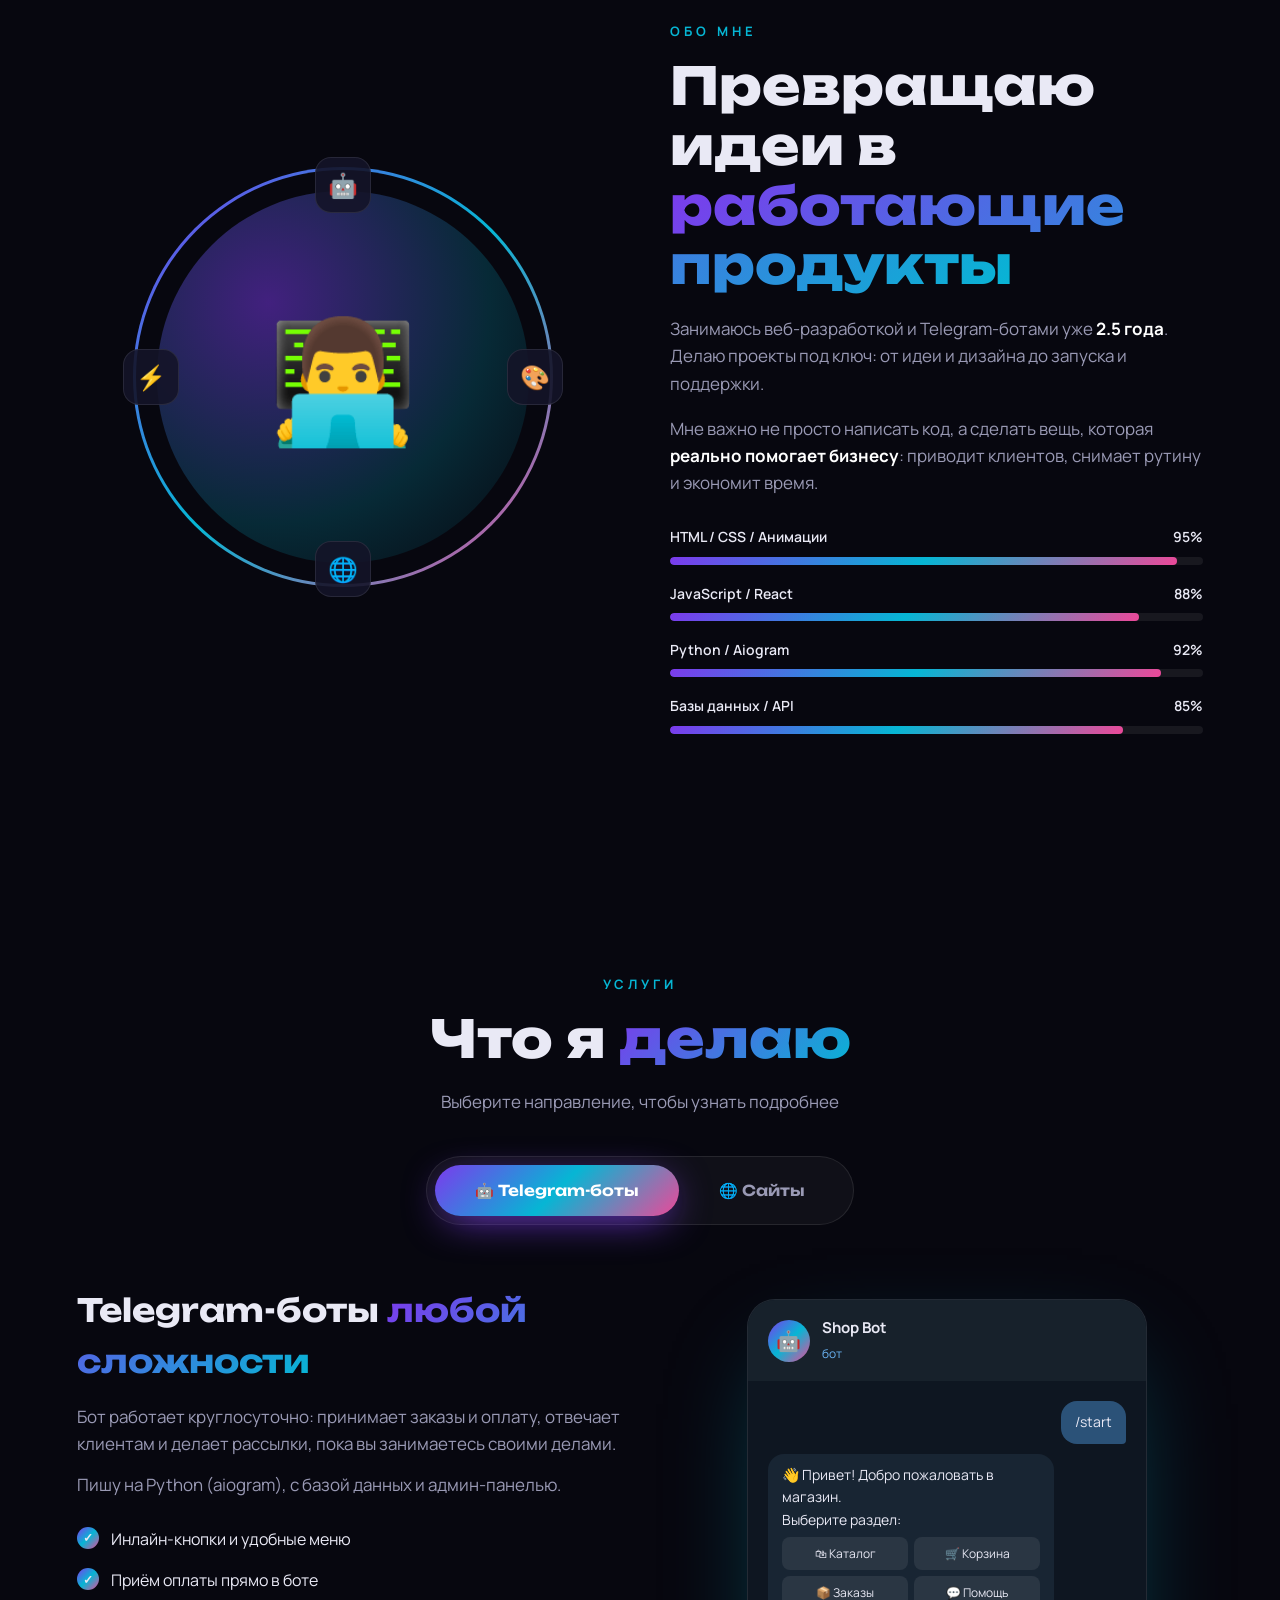
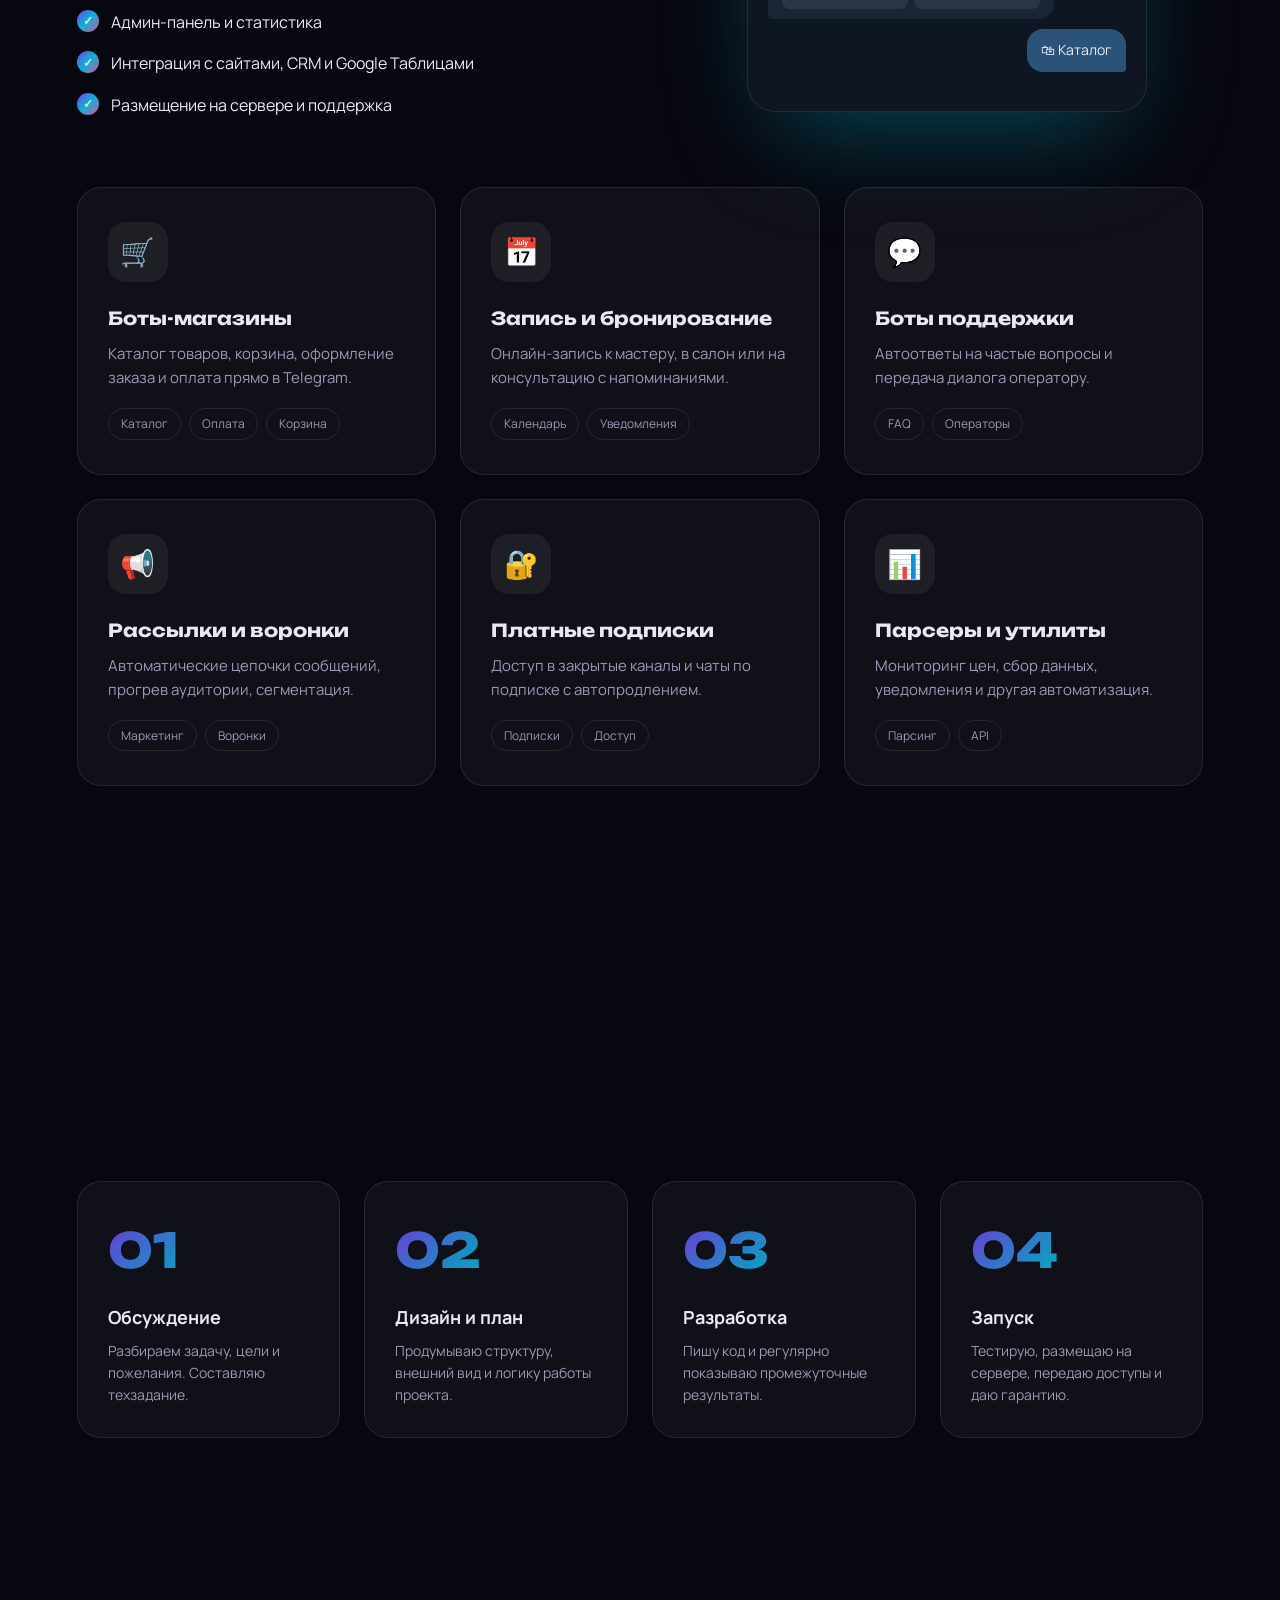
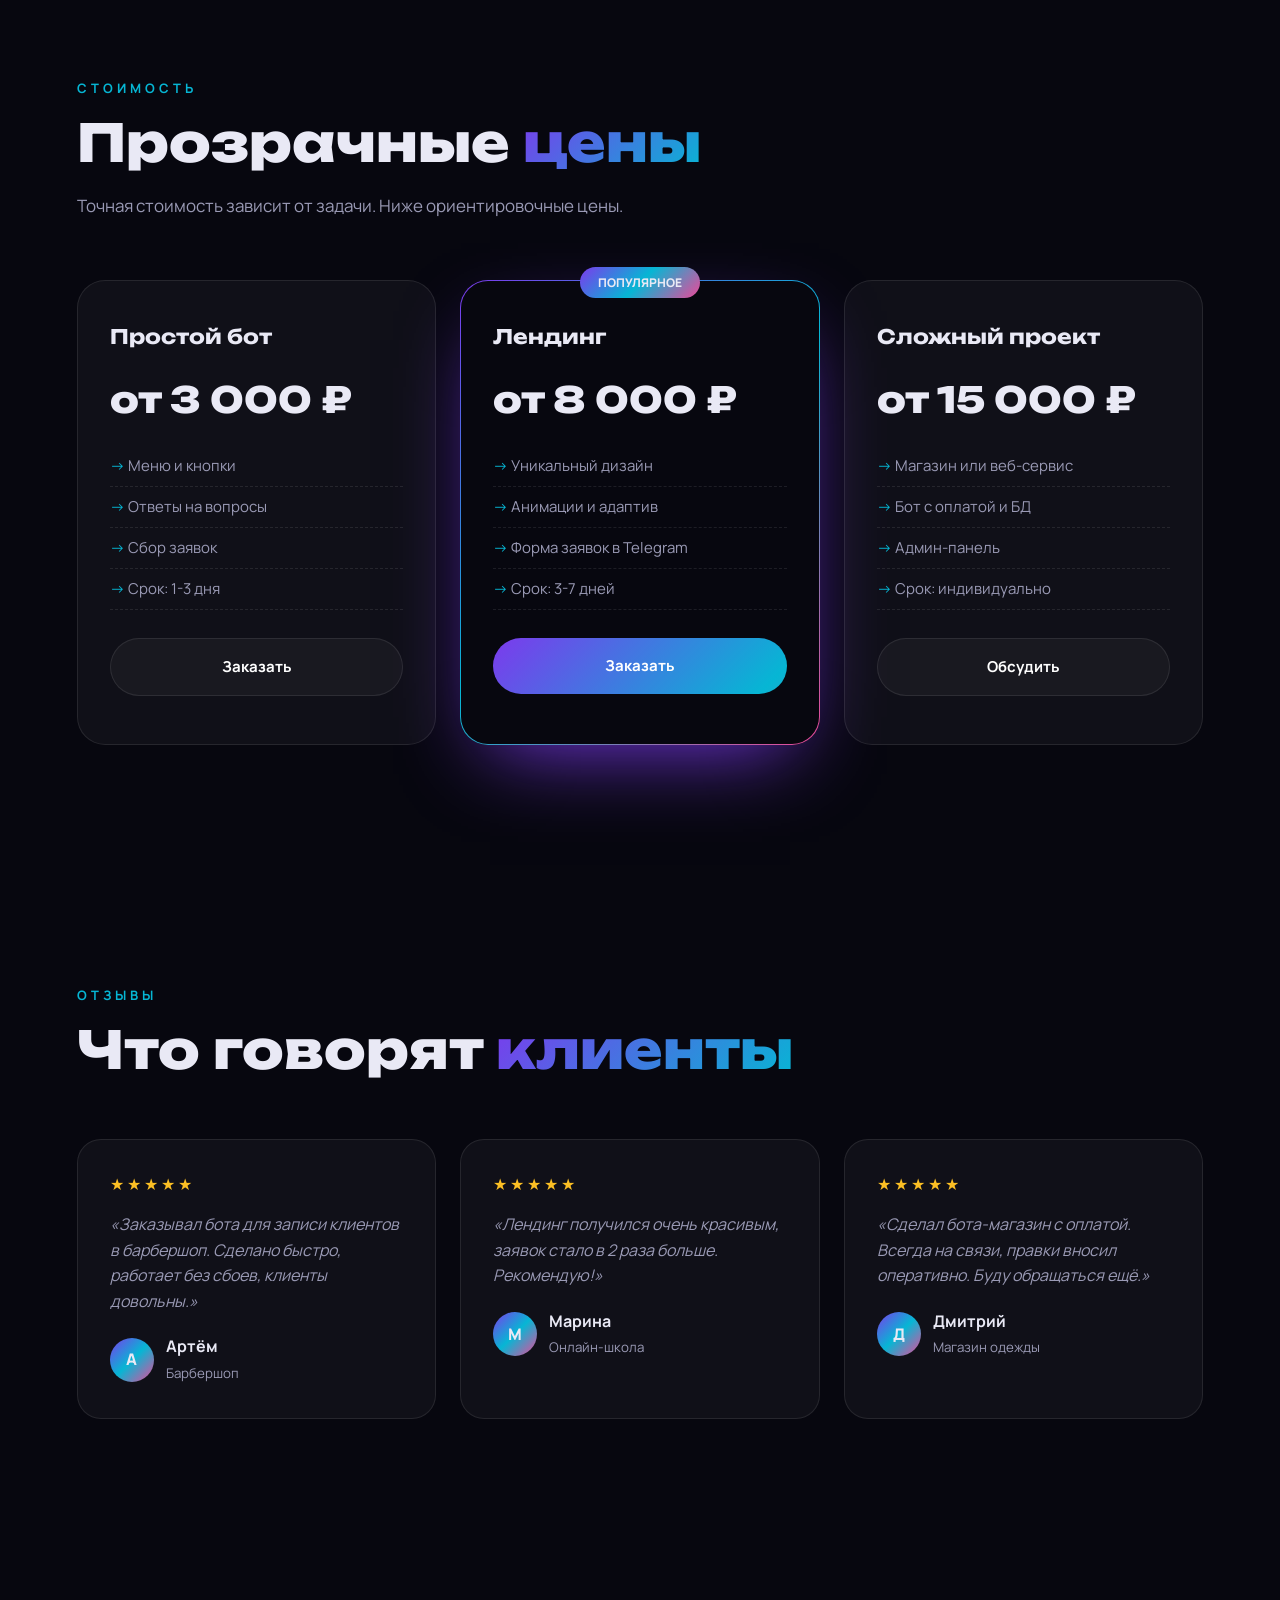
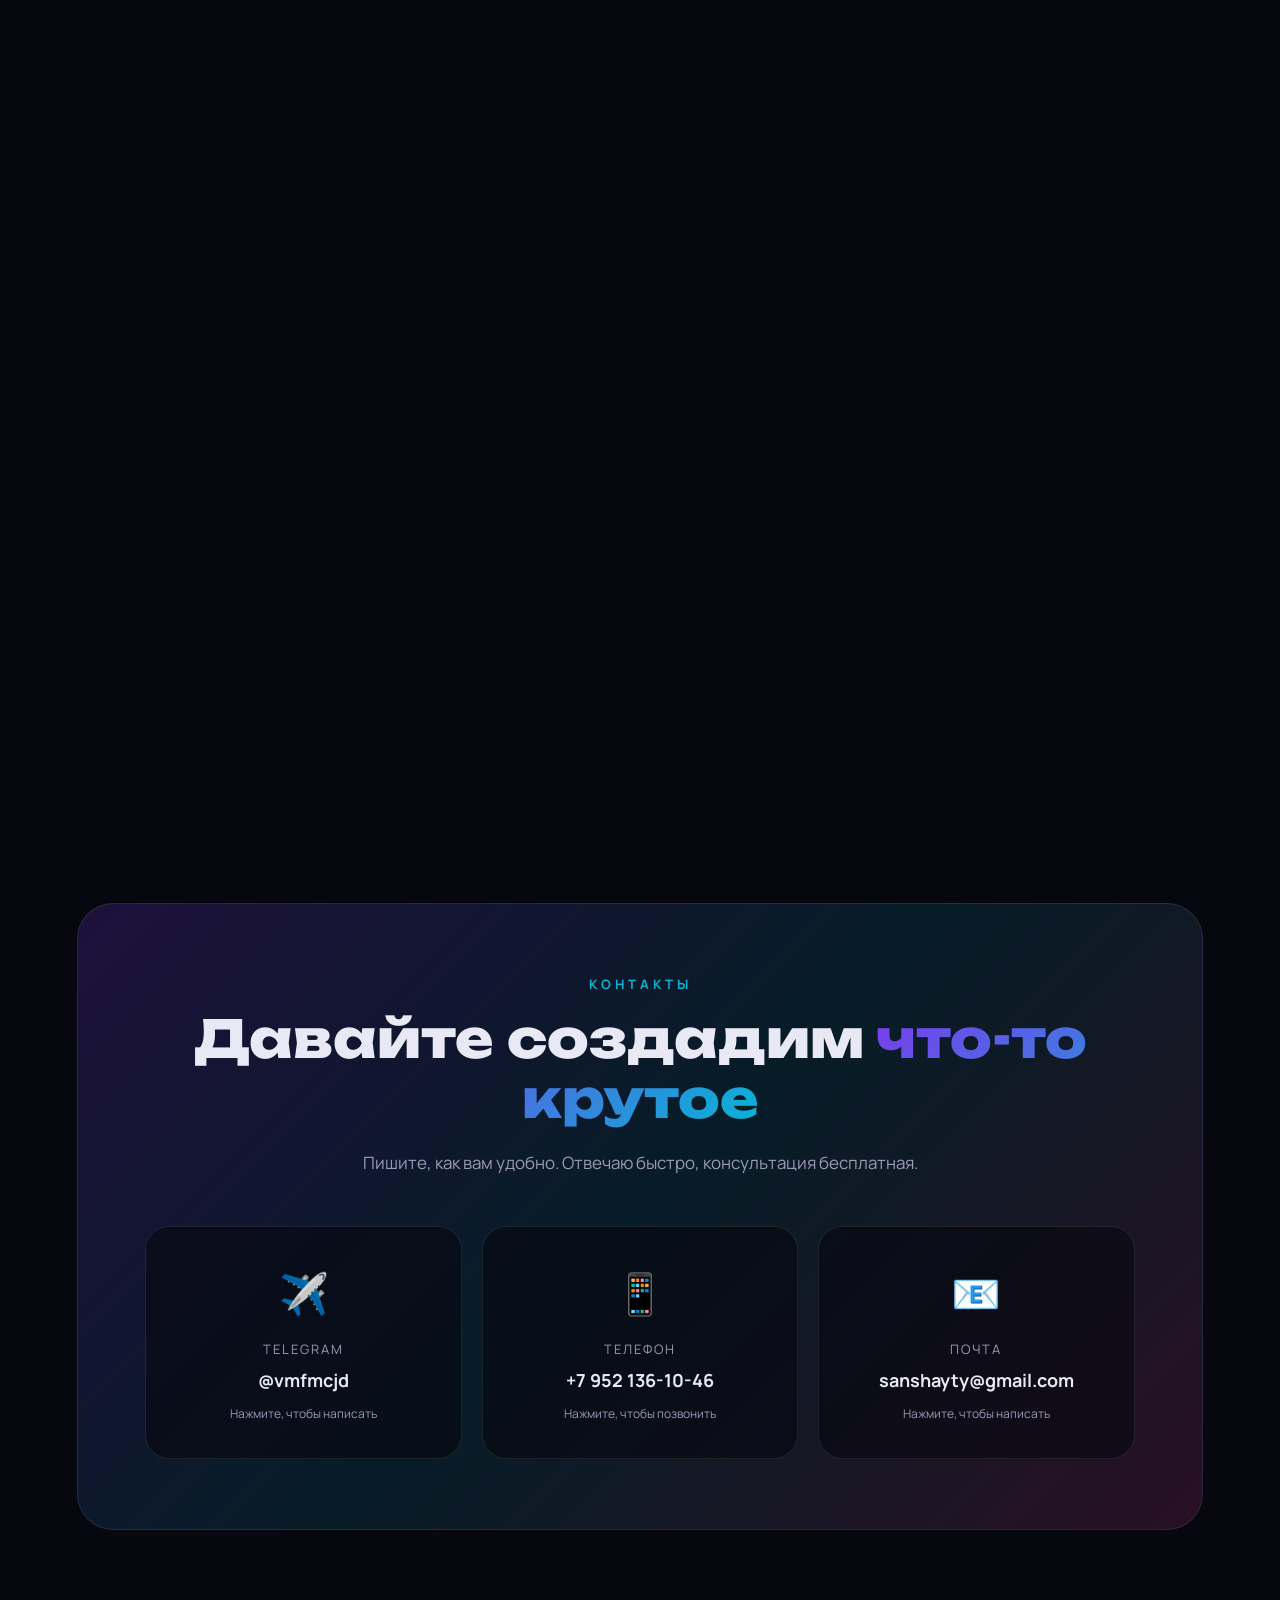
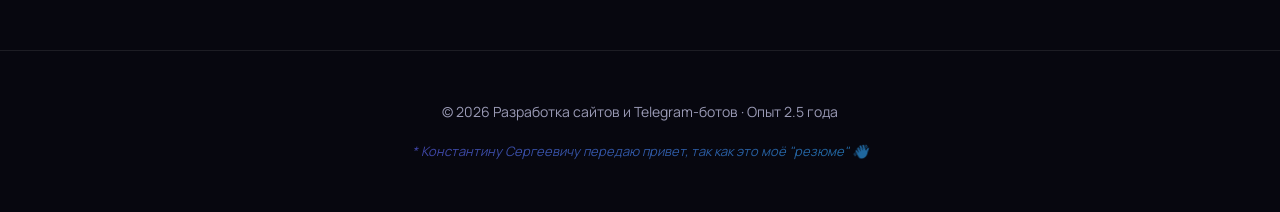
==== commit 9c3e17fc: "Add files via upload" ====
--- a/index.html
+++ b/index.html
@@ -9,7 +9,7 @@
   <link rel="preconnect" href="https://fonts.googleapis.com">
   <link rel="preconnect" href="https://fonts.gstatic.com" crossorigin>
   <link href="https://fonts.googleapis.com/css2?family=Unbounded:wght@400;600;800&family=Manrope:wght@300;400;600;800&display=swap" rel="stylesheet">
-  <link rel="stylesheet" href="css/style.css">
+  <link rel="stylesheet" href="style.css">
 </head>
 <body>
 
@@ -456,6 +456,6 @@
   <div class="toast" id="toast">Скопировано!</div>
   <button class="to-top" id="toTop" aria-label="Наверх">↑</button>
 
-  <script src="js/script.js" defer></script>
+  <script src="script.js" defer></script>
 </body>
 </html>
--- a/style.css
+++ b/style.css
@@ -0,0 +1,1453 @@
+/* Переменные */
+:root {
+  --bg: #07070f;
+  --card: rgba(255, 255, 255, 0.04);
+  --border: rgba(255, 255, 255, 0.09);
+  --text: #e9e9f5;
+  --muted: #9a9ab5;
+
+  --a1: #7c3aed;
+  --a2: #06b6d4;
+  --a3: #ec4899;
+  --grad: linear-gradient(135deg, var(--a1), var(--a2), var(--a3));
+
+  --ease-out: cubic-bezier(0.2, 1, 0.3, 1);
+}
+
+/* Сброс и база */
+* {
+  margin: 0;
+  padding: 0;
+  box-sizing: border-box;
+}
+
+html {
+  scroll-behavior: smooth;
+}
+
+body {
+  font-family: 'Manrope', sans-serif;
+  background: var(--bg);
+  color: var(--text);
+  line-height: 1.6;
+  overflow-x: hidden;
+}
+
+a {
+  color: inherit;
+  text-decoration: none;
+}
+
+main {
+  position: relative;
+  z-index: 2;
+}
+
+section {
+  max-width: 1300px;
+  margin: 0 auto;
+  padding: 120px 6%;
+}
+
+.center {
+  text-align: center;
+  margin-left: auto;
+  margin-right: auto;
+}
+
+small {
+  color: var(--muted);
+}
+
+
+/* Фон: частицы и размытые пятна */
+#particles {
+  position: fixed;
+  inset: 0;
+  z-index: 0;
+  pointer-events: none;
+}
+
+.blob {
+  position: fixed;
+  z-index: 0;
+  border-radius: 50%;
+  filter: blur(120px);
+  opacity: 0.35;
+  animation: float 18s ease-in-out infinite;
+  will-change: transform;
+}
+
+.blob.b1 { width: 500px; height: 500px; top: -150px;    left: -150px;  background: var(--a1); }
+.blob.b2 { width: 450px; height: 450px; bottom: -150px; right: -100px; background: var(--a2); animation-delay: -6s; }
+.blob.b3 { width: 350px; height: 350px; top: 40%;       left: 50%;     background: var(--a3); animation-delay: -12s; opacity: 0.2; }
+
+
+/* Курсор */
+.cursor-glow {
+  position: fixed;
+  top: 0;
+  left: 0;
+  z-index: 1;
+  width: 400px;
+  height: 400px;
+  border-radius: 50%;
+  background: radial-gradient(circle, rgba(124, 58, 237, 0.18), transparent 70%);
+  pointer-events: none;
+  will-change: transform;
+}
+
+.cursor-dot {
+  position: fixed;
+  top: 0;
+  left: 0;
+  z-index: 9999;
+  width: 8px;
+  height: 8px;
+  margin: -4px 0 0 -4px;
+  border-radius: 50%;
+  background: #fff;
+  mix-blend-mode: difference;
+  pointer-events: none;
+  transition: width 0.2s, height 0.2s, margin 0.2s;
+}
+
+.cursor-dot.hover {
+  width: 40px;
+  height: 40px;
+  margin: -20px 0 0 -20px;
+}
+
+
+/* Прелоадер */
+#loader {
+  position: fixed;
+  inset: 0;
+  z-index: 10000;
+  display: flex;
+  flex-direction: column;
+  align-items: center;
+  justify-content: center;
+  gap: 20px;
+  background: var(--bg);
+  transition: opacity 0.8s, visibility 0.8s;
+}
+
+#loader.hide {
+  opacity: 0;
+  visibility: hidden;
+}
+
+.loader-ring {
+  width: 70px;
+  height: 70px;
+  border: 3px solid transparent;
+  border-top-color: var(--a1);
+  border-right-color: var(--a2);
+  border-radius: 50%;
+  animation: spin 1s linear infinite;
+}
+
+.loader-text {
+  font-family: 'Unbounded';
+  font-size: 12px;
+  letter-spacing: 4px;
+  color: var(--muted);
+}
+
+
+/* Навигация */
+nav {
+  position: fixed;
+  top: 20px;
+  left: 50%;
+  z-index: 100;
+  display: flex;
+  gap: 6px;
+  padding: 8px;
+  transform: translateX(-50%);
+  background: rgba(15, 15, 30, 0.6);
+  backdrop-filter: blur(20px);
+  border: 1px solid var(--border);
+  border-radius: 100px;
+  animation: dropIn 1s 0.8s both var(--ease-out);
+}
+
+nav a {
+  padding: 10px 18px;
+  border-radius: 100px;
+  font-size: 14px;
+  font-weight: 600;
+  color: var(--muted);
+  transition: 0.3s;
+}
+
+nav a:hover {
+  color: #fff;
+  background: rgba(255, 255, 255, 0.07);
+}
+
+
+/* Первый экран */
+.hero {
+  min-height: 100vh;
+  display: flex;
+  flex-direction: column;
+  align-items: center;
+  justify-content: center;
+  padding-top: 140px;
+  text-align: center;
+}
+
+.badge {
+  display: inline-flex;
+  align-items: center;
+  gap: 10px;
+  margin-bottom: 30px;
+  padding: 8px 18px;
+  font-size: 13px;
+  color: var(--muted);
+  background: var(--card);
+  border: 1px solid var(--border);
+  border-radius: 100px;
+  animation: fadeUp 1s 1s both;
+}
+
+.badge .pulse {
+  width: 8px;
+  height: 8px;
+  border-radius: 50%;
+  background: #22c55e;
+  box-shadow: 0 0 0 0 rgba(34, 197, 94, 0.7);
+  animation: pulse 2s infinite;
+}
+
+.hero h1 {
+  font-family: 'Unbounded';
+  font-size: clamp(36px, 7vw, 88px);
+  font-weight: 800;
+  line-height: 1.05;
+  letter-spacing: -2px;
+}
+
+.hero h1 .line {
+  display: block;
+  overflow: hidden;
+}
+
+.hero h1 .line > span {
+  display: inline-block;
+  animation: slideUp 1.2s both var(--ease-out);
+}
+
+.hero h1 .line:nth-child(1) > span { animation-delay: 1.1s; }
+.hero h1 .line:nth-child(2) > span { animation-delay: 1.25s; }
+
+.typing {
+  min-height: 34px;
+  margin-top: 28px;
+  font-size: clamp(16px, 2.2vw, 22px);
+  color: var(--muted);
+  animation: fadeUp 1s 1.5s both;
+}
+
+.typing .caret {
+  display: inline-block;
+  width: 2px;
+  height: 1.1em;
+  margin-left: 3px;
+  vertical-align: middle;
+  background: var(--a2);
+  animation: blink 1s infinite;
+}
+
+.hero-btns {
+  display: flex;
+  flex-wrap: wrap;
+  justify-content: center;
+  gap: 16px;
+  margin-top: 44px;
+  animation: fadeUp 1s 1.7s both;
+}
+
+.scroll-hint {
+  position: relative;
+  width: 26px;
+  height: 42px;
+  margin-top: 80px;
+  border: 2px solid var(--muted);
+  border-radius: 20px;
+  animation: fadeUp 1s 2s both;
+}
+
+.scroll-hint::before {
+  content: '';
+  position: absolute;
+  top: 8px;
+  left: 50%;
+  width: 4px;
+  height: 8px;
+  border-radius: 4px;
+  background: #fff;
+  transform: translateX(-50%);
+  animation: scrollDot 2s infinite;
+}
+
+
+/* Градиентный текст */
+.gradient-text {
+  background: var(--grad);
+  background-size: 200% 200%;
+  -webkit-background-clip: text;
+  background-clip: text;
+  color: transparent;
+  animation: gradMove 5s ease infinite;
+}
+
+
+/* Кнопки */
+.btn {
+  position: relative;
+  display: inline-block;
+  padding: 16px 34px;
+  font-family: inherit;
+  font-size: 15px;
+  font-weight: 700;
+  text-align: center;
+  border: none;
+  border-radius: 100px;
+  cursor: pointer;
+  overflow: hidden;
+  transition: transform 0.3s;
+}
+
+.btn:hover {
+  transform: translateY(-4px) scale(1.03);
+}
+
+.btn-primary {
+  color: #fff;
+  background: var(--grad);
+  background-size: 200%;
+  animation: gradMove 4s infinite;
+}
+
+.btn-primary::after {
+  content: '';
+  position: absolute;
+  top: 0;
+  left: -100%;
+  width: 60%;
+  height: 100%;
+  background: linear-gradient(90deg, transparent, rgba(255, 255, 255, 0.4), transparent);
+  transform: skewX(-20deg);
+  animation: shine 3s infinite;
+}
+
+.btn-ghost {
+  color: #fff;
+  background: var(--card);
+  border: 1px solid var(--border);
+}
+
+
+/* Бегущая строка */
+.marquee {
+  position: relative;
+  z-index: 2;
+  padding: 22px 0;
+  overflow: hidden;
+  background: rgba(255, 255, 255, 0.02);
+  border-top: 1px solid var(--border);
+  border-bottom: 1px solid var(--border);
+}
+
+.marquee-track {
+  display: flex;
+  gap: 60px;
+  width: max-content;
+  animation: marquee 30s linear infinite;
+}
+
+.marquee-track span {
+  font-family: 'Unbounded';
+  font-size: 22px;
+  font-weight: 600;
+  color: var(--muted);
+  white-space: nowrap;
+}
+
+.marquee-track span::after {
+  content: '✦';
+  margin-left: 60px;
+  color: var(--a1);
+}
+
+
+/* Заголовки секций */
+.sec-label {
+  margin-bottom: 14px;
+  font-size: 13px;
+  font-weight: 700;
+  letter-spacing: 4px;
+  text-transform: uppercase;
+  color: var(--a2);
+}
+
+.sec-title {
+  margin-bottom: 20px;
+  font-family: 'Unbounded';
+  font-size: clamp(28px, 4.5vw, 52px);
+  font-weight: 800;
+  line-height: 1.15;
+}
+
+.sec-desc {
+  max-width: 640px;
+  font-size: 17px;
+  color: var(--muted);
+}
+
+
+/* Появление при прокрутке */
+.reveal {
+  opacity: 0;
+  transform: translateY(60px);
+  transition: 1s var(--ease-out);
+}
+
+.reveal.visible {
+  opacity: 1;
+  transform: none;
+}
+
+.reveal.d1 { transition-delay: 0.1s; }
+.reveal.d2 { transition-delay: 0.2s; }
+.reveal.d3 { transition-delay: 0.3s; }
+.reveal.d4 { transition-delay: 0.4s; }
+
+
+/* Плашка и статистика */
+.intro {
+  padding-bottom: 0;
+}
+
+.demo-note {
+  position: relative;
+  display: flex;
+  align-items: center;
+  gap: 24px;
+  max-width: 1000px;
+  margin: 0 auto;
+  padding: 30px 36px;
+  overflow: hidden;
+  background: linear-gradient(135deg, rgba(124, 58, 237, 0.15), rgba(6, 182, 212, 0.1));
+  border: 1px solid rgba(124, 58, 237, 0.35);
+  border-radius: 24px;
+}
+
+.demo-note::before {
+  content: '';
+  position: absolute;
+  inset: -2px;
+  z-index: -1;
+  background: conic-gradient(from 0deg, transparent, var(--a1), transparent 30%);
+  opacity: 0.5;
+  animation: spin 6s linear infinite;
+}
+
+.demo-note .icon {
+  flex-shrink: 0;
+  font-size: 44px;
+  animation: wobble 3s infinite;
+}
+
+.demo-note h3 {
+  margin-bottom: 6px;
+  font-family: 'Unbounded';
+  font-size: 20px;
+}
+
+.demo-note p {
+  color: var(--muted);
+}
+
+.stats {
+  display: grid;
+  grid-template-columns: repeat(auto-fit, minmax(220px, 1fr));
+  gap: 24px;
+  margin-top: 60px;
+}
+
+.stat {
+  padding: 36px 28px;
+  text-align: center;
+  background: var(--card);
+  border: 1px solid var(--border);
+  border-radius: 24px;
+  transition: 0.4s;
+}
+
+.stat:hover {
+  border-color: var(--a1);
+  transform: translateY(-8px);
+  box-shadow: 0 20px 60px -20px var(--a1);
+}
+
+.stat .num {
+  font-family: 'Unbounded';
+  font-size: 52px;
+  font-weight: 800;
+}
+
+.stat .lbl {
+  margin-top: 6px;
+  color: var(--muted);
+}
+
+
+/* Обо мне */
+.about-grid {
+  display: grid;
+  grid-template-columns: 1fr 1fr;
+  align-items: center;
+  gap: 60px;
+}
+
+.avatar-wrap {
+  position: relative;
+  width: 100%;
+  max-width: 420px;
+  aspect-ratio: 1;
+  margin: auto;
+}
+
+.avatar-ring {
+  position: absolute;
+  inset: 0;
+  padding: 3px;
+  border-radius: 50%;
+  background: var(--grad);
+  animation: spin 8s linear infinite;
+}
+
+.avatar-ring::after {
+  content: '';
+  position: absolute;
+  inset: 3px;
+  border-radius: 50%;
+  background: var(--bg);
+}
+
+.avatar-inner {
+  position: absolute;
+  inset: 24px;
+  z-index: 2;
+  display: flex;
+  align-items: center;
+  justify-content: center;
+  font-size: 120px;
+  border-radius: 50%;
+  background: radial-gradient(circle at 30% 30%, rgba(124, 58, 237, 0.5), rgba(6, 182, 212, 0.2) 60%, transparent);
+}
+
+.orbit {
+  position: absolute;
+  inset: 0;
+  z-index: 3;
+  animation: spin 14s linear infinite;
+}
+
+.orbit span {
+  position: absolute;
+  display: flex;
+  align-items: center;
+  justify-content: center;
+  width: 56px;
+  height: 56px;
+  font-size: 24px;
+  background: rgba(20, 20, 40, 0.9);
+  border: 1px solid var(--border);
+  border-radius: 16px;
+  animation: spin 14s linear infinite reverse;
+}
+
+.orbit span:nth-child(1) { top: -10px;    left: 50%;  margin-left: -28px; }
+.orbit span:nth-child(2) { bottom: -10px; left: 50%;  margin-left: -28px; }
+.orbit span:nth-child(3) { left: -10px;   top: 50%;   margin-top: -28px; }
+.orbit span:nth-child(4) { right: -10px;  top: 50%;   margin-top: -28px; }
+
+.about-text p {
+  margin-bottom: 18px;
+  font-size: 17px;
+  color: var(--muted);
+}
+
+.about-text strong {
+  color: #fff;
+}
+
+.skills {
+  display: flex;
+  flex-direction: column;
+  gap: 18px;
+  margin-top: 30px;
+}
+
+.skill-top {
+  display: flex;
+  justify-content: space-between;
+  margin-bottom: 8px;
+  font-size: 14px;
+  font-weight: 600;
+}
+
+.skill-bar {
+  height: 8px;
+  overflow: hidden;
+  border-radius: 10px;
+  background: rgba(255, 255, 255, 0.07);
+}
+
+.skill-fill {
+  width: 0;
+  height: 100%;
+  border-radius: 10px;
+  background: var(--grad);
+  transition: width 1.8s var(--ease-out);
+}
+
+
+/* Вкладки */
+.tabs-wrap {
+  text-align: center;
+}
+
+.tabs {
+  position: relative;
+  display: inline-flex;
+  margin: 40px 0 60px;
+  padding: 8px;
+  background: var(--card);
+  border: 1px solid var(--border);
+  border-radius: 100px;
+}
+
+.tab-btn {
+  position: relative;
+  z-index: 2;
+  padding: 16px 40px;
+  font-family: 'Unbounded';
+  font-size: 15px;
+  font-weight: 600;
+  color: var(--muted);
+  background: none;
+  border: none;
+  border-radius: 100px;
+  cursor: pointer;
+  transition: color 0.4s;
+}
+
+.tab-btn.active {
+  color: #fff;
+}
+
+.tab-indicator {
+  position: absolute;
+  top: 8px;
+  bottom: 8px;
+  z-index: 1;
+  border-radius: 100px;
+  background: var(--grad);
+  box-shadow: 0 10px 40px -10px var(--a1);
+  transition: 0.5s cubic-bezier(0.65, 0, 0.35, 1);
+}
+
+.tab-panel {
+  display: none;
+  text-align: left;
+}
+
+.tab-panel.active {
+  display: block;
+  animation: panelIn 0.7s var(--ease-out);
+}
+
+.panel-intro {
+  display: grid;
+  grid-template-columns: 1.1fr 1fr;
+  align-items: center;
+  gap: 50px;
+  margin-bottom: 60px;
+}
+
+.panel-intro h3 {
+  margin-bottom: 16px;
+  font-family: 'Unbounded';
+  font-size: 32px;
+}
+
+.panel-intro p {
+  margin-bottom: 14px;
+  font-size: 17px;
+  color: var(--muted);
+}
+
+.check-list {
+  margin-top: 20px;
+  list-style: none;
+}
+
+.check-list li {
+  position: relative;
+  padding: 8px 0 8px 34px;
+}
+
+.check-list li::before {
+  content: '✓';
+  position: absolute;
+  top: 8px;
+  left: 0;
+  display: flex;
+  align-items: center;
+  justify-content: center;
+  width: 22px;
+  height: 22px;
+  font-size: 12px;
+  font-weight: 800;
+  border-radius: 50%;
+  background: var(--grad);
+}
+
+
+/* Макет Telegram */
+.tg-mock {
+  width: 100%;
+  max-width: 400px;
+  margin: auto;
+  overflow: hidden;
+  background: #0e1621;
+  border: 1px solid var(--border);
+  border-radius: 28px;
+  box-shadow: 0 40px 100px -30px rgba(6, 182, 212, 0.4);
+}
+
+.tg-head {
+  display: flex;
+  align-items: center;
+  gap: 12px;
+  padding: 16px 20px;
+  background: #17212b;
+}
+
+.tg-ava {
+  display: flex;
+  align-items: center;
+  justify-content: center;
+  width: 42px;
+  height: 42px;
+  font-size: 20px;
+  border-radius: 50%;
+  background: var(--grad);
+}
+
+.tg-head b {
+  display: block;
+  font-size: 15px;
+}
+
+.tg-head small {
+  font-size: 12px;
+  color: #6ab3f3;
+}
+
+.tg-body {
+  display: flex;
+  flex-direction: column;
+  gap: 10px;
+  min-height: 330px;
+  padding: 20px;
+}
+
+.msg {
+  max-width: 80%;
+  padding: 10px 14px;
+  font-size: 14px;
+  border-radius: 16px;
+  opacity: 0;
+  transform: translateY(20px) scale(0.9);
+  transition: 0.5s var(--ease-out);
+}
+
+.msg.show {
+  opacity: 1;
+  transform: none;
+}
+
+.msg.user {
+  align-self: flex-end;
+  background: #2b5278;
+  border-bottom-right-radius: 4px;
+}
+
+.msg.bot {
+  align-self: flex-start;
+  background: #182533;
+  border-bottom-left-radius: 4px;
+}
+
+.tg-kb {
+  display: grid;
+  grid-template-columns: 1fr 1fr;
+  gap: 6px;
+  margin-top: 6px;
+}
+
+.tg-kb span {
+  padding: 7px;
+  font-size: 12px;
+  text-align: center;
+  border-radius: 8px;
+  background: rgba(255, 255, 255, 0.08);
+}
+
+.typing-dots {
+  display: inline-flex;
+  gap: 4px;
+}
+
+.typing-dots i {
+  width: 6px;
+  height: 6px;
+  border-radius: 50%;
+  background: #6ab3f3;
+  animation: bounce 1s infinite;
+}
+
+.typing-dots i:nth-child(2) { animation-delay: 0.15s; }
+.typing-dots i:nth-child(3) { animation-delay: 0.3s; }
+
+
+/* Макет браузера */
+.browser-mock {
+  overflow: hidden;
+  background: #11111f;
+  border: 1px solid var(--border);
+  border-radius: 18px;
+  box-shadow: 0 40px 100px -30px rgba(124, 58, 237, 0.5);
+}
+
+.br-bar {
+  display: flex;
+  align-items: center;
+  gap: 8px;
+  padding: 12px 16px;
+  background: #1a1a2e;
+}
+
+.br-bar i {
+  width: 12px;
+  height: 12px;
+  border-radius: 50%;
+}
+
+.br-bar i:nth-child(1) { background: #ff5f57; }
+.br-bar i:nth-child(2) { background: #febc2e; }
+.br-bar i:nth-child(3) { background: #28c840; }
+
+.br-url {
+  flex: 1;
+  margin-left: 10px;
+  padding: 5px 12px;
+  font-size: 12px;
+  color: var(--muted);
+  border-radius: 8px;
+  background: rgba(255, 255, 255, 0.06);
+}
+
+.br-content {
+  display: flex;
+  flex-direction: column;
+  gap: 14px;
+  padding: 24px;
+}
+
+.sk {
+  border-radius: 8px;
+  background: linear-gradient(90deg, rgba(255, 255, 255, 0.05), rgba(255, 255, 255, 0.13), rgba(255, 255, 255, 0.05));
+  background-size: 200% 100%;
+  animation: shimmer 1.8s infinite;
+}
+
+.sk-hero {
+  height: 110px;
+  background: linear-gradient(135deg, rgba(124, 58, 237, 0.5), rgba(6, 182, 212, 0.4));
+  background-size: 200% 200%;
+  animation: gradMove 4s infinite;
+}
+
+.sk-row {
+  display: grid;
+  grid-template-columns: repeat(3, 1fr);
+  gap: 12px;
+}
+
+.sk-row .sk { height: 70px; }
+.sk-line    { height: 12px; }
+
+
+/* Карточки услуг */
+.cards {
+  display: grid;
+  grid-template-columns: repeat(auto-fit, minmax(280px, 1fr));
+  gap: 24px;
+}
+
+.card {
+  position: relative;
+  padding: 34px 30px;
+  overflow: hidden;
+  background: var(--card);
+  border: 1px solid var(--border);
+  border-radius: 24px;
+  transform-style: preserve-3d;
+  transition: transform 0.2s, border-color 0.4s;
+}
+
+.card::before {
+  content: '';
+  position: absolute;
+  top: var(--y, 50%);
+  left: var(--x, 50%);
+  width: 300px;
+  height: 300px;
+  border-radius: 50%;
+  background: radial-gradient(circle, rgba(124, 58, 237, 0.35), transparent 70%);
+  transform: translate(-50%, -50%);
+  opacity: 0;
+  transition: opacity 0.4s;
+}
+
+.card:hover {
+  border-color: rgba(124, 58, 237, 0.5);
+}
+
+.card:hover::before {
+  opacity: 1;
+}
+
+.card > * {
+  position: relative;
+}
+
+.card .c-icon {
+  display: flex;
+  align-items: center;
+  justify-content: center;
+  width: 60px;
+  height: 60px;
+  margin-bottom: 22px;
+  font-size: 28px;
+  border-radius: 18px;
+  background: rgba(255, 255, 255, 0.06);
+  transform: translateZ(40px);
+}
+
+.card h4 {
+  margin-bottom: 10px;
+  font-family: 'Unbounded';
+  font-size: 18px;
+}
+
+.card p {
+  font-size: 15px;
+  color: var(--muted);
+}
+
+.tags {
+  display: flex;
+  flex-wrap: wrap;
+  gap: 8px;
+  margin-top: 18px;
+}
+
+.tags span {
+  padding: 5px 12px;
+  font-size: 12px;
+  color: var(--muted);
+  border: 1px solid var(--border);
+  border-radius: 100px;
+}
+
+
+/* Этапы работы */
+.steps {
+  display: grid;
+  grid-template-columns: repeat(auto-fit, minmax(220px, 1fr));
+  gap: 24px;
+  margin-top: 60px;
+  counter-reset: step;
+}
+
+.step {
+  position: relative;
+  padding: 30px;
+  background: var(--card);
+  border: 1px solid var(--border);
+  border-radius: 24px;
+  transition: 0.4s;
+}
+
+.step:hover {
+  transform: translateY(-8px);
+  background: rgba(124, 58, 237, 0.08);
+}
+
+.step::before {
+  counter-increment: step;
+  content: '0' counter(step);
+  display: block;
+  margin-bottom: 14px;
+  font-family: 'Unbounded';
+  font-size: 48px;
+  font-weight: 800;
+  background: var(--grad);
+  -webkit-background-clip: text;
+  background-clip: text;
+  color: transparent;
+  opacity: 0.9;
+}
+
+.step h4 {
+  margin-bottom: 8px;
+  font-size: 18px;
+}
+
+.step p {
+  font-size: 14px;
+  color: var(--muted);
+}
+
+
+/* Цены */
+.prices {
+  display: grid;
+  grid-template-columns: repeat(auto-fit, minmax(280px, 1fr));
+  gap: 24px;
+  margin-top: 60px;
+}
+
+.price {
+  position: relative;
+  padding: 40px 32px;
+  background: var(--card);
+  border: 1px solid var(--border);
+  border-radius: 28px;
+  transition: 0.4s;
+}
+
+.price:hover {
+  transform: translateY(-10px);
+}
+
+.price.hot {
+  border: 1px solid transparent;
+  background:
+    linear-gradient(var(--bg), var(--bg)) padding-box,
+    var(--grad) border-box;
+  box-shadow: 0 30px 80px -30px var(--a1);
+}
+
+.price .hot-tag {
+  position: absolute;
+  top: -14px;
+  left: 50%;
+  padding: 6px 18px;
+  font-size: 12px;
+  font-weight: 800;
+  border-radius: 100px;
+  background: var(--grad);
+  transform: translateX(-50%);
+}
+
+.price h4 {
+  font-family: 'Unbounded';
+  font-size: 20px;
+}
+
+.price .cost {
+  margin: 18px 0;
+  font-family: 'Unbounded';
+  font-size: 36px;
+  font-weight: 800;
+}
+
+.price ul {
+  margin-bottom: 28px;
+  list-style: none;
+}
+
+.price li {
+  padding: 8px 0;
+  font-size: 15px;
+  color: var(--muted);
+  border-bottom: 1px dashed var(--border);
+}
+
+.price li::before {
+  content: '→ ';
+  color: var(--a2);
+}
+
+.price .btn {
+  width: 100%;
+}
+
+
+/* Отзывы */
+.reviews {
+  display: grid;
+  grid-template-columns: repeat(auto-fit, minmax(300px, 1fr));
+  gap: 24px;
+  margin-top: 60px;
+}
+
+.review {
+  padding: 32px;
+  background: var(--card);
+  border: 1px solid var(--border);
+  border-radius: 24px;
+}
+
+.review .stars {
+  margin-bottom: 14px;
+  letter-spacing: 3px;
+  color: #fbbf24;
+}
+
+.review p {
+  margin-bottom: 20px;
+  font-style: italic;
+  color: var(--muted);
+}
+
+.review .who {
+  display: flex;
+  align-items: center;
+  gap: 12px;
+}
+
+.review .who span {
+  display: flex;
+  align-items: center;
+  justify-content: center;
+  width: 44px;
+  height: 44px;
+  font-weight: 800;
+  border-radius: 50%;
+  background: var(--grad);
+}
+
+
+/* FAQ */
+.faq {
+  max-width: 850px;
+  margin: 60px auto 0;
+}
+
+.faq-item {
+  margin-bottom: 14px;
+  overflow: hidden;
+  background: var(--card);
+  border: 1px solid var(--border);
+  border-radius: 20px;
+  transition: 0.3s;
+}
+
+.faq-item.open {
+  border-color: rgba(124, 58, 237, 0.5);
+}
+
+.faq-q {
+  display: flex;
+  align-items: center;
+  justify-content: space-between;
+  padding: 22px 28px;
+  font-size: 17px;
+  font-weight: 700;
+  cursor: pointer;
+}
+
+.faq-q .plus {
+  display: flex;
+  flex-shrink: 0;
+  align-items: center;
+  justify-content: center;
+  width: 30px;
+  height: 30px;
+  margin-left: 14px;
+  border-radius: 50%;
+  background: rgba(255, 255, 255, 0.07);
+  transition: 0.4s;
+}
+
+.faq-item.open .plus {
+  background: var(--a1);
+  transform: rotate(45deg);
+}
+
+.faq-a {
+  max-height: 0;
+  overflow: hidden;
+  transition: max-height 0.5s var(--ease-out);
+}
+
+.faq-a p {
+  padding: 0 28px 24px;
+  color: var(--muted);
+}
+
+
+/* Контакты */
+.contact-box {
+  position: relative;
+  padding: 70px 6%;
+  overflow: hidden;
+  text-align: center;
+  background: linear-gradient(135deg, rgba(124, 58, 237, 0.2), rgba(6, 182, 212, 0.12), rgba(236, 72, 153, 0.15));
+  border: 1px solid var(--border);
+  border-radius: 36px;
+}
+
+.contact-grid {
+  display: grid;
+  grid-template-columns: repeat(auto-fit, minmax(250px, 1fr));
+  gap: 20px;
+  margin-top: 50px;
+}
+
+.contact-card {
+  display: block;
+  padding: 34px 24px;
+  background: rgba(7, 7, 15, 0.6);
+  border: 1px solid var(--border);
+  border-radius: 24px;
+  cursor: pointer;
+  transition: 0.4s;
+}
+
+.contact-card:hover {
+  border-color: var(--a2);
+  transform: translateY(-10px) scale(1.02);
+  box-shadow: 0 20px 60px -20px var(--a2);
+}
+
+.contact-card .ci {
+  display: inline-block;
+  margin-bottom: 14px;
+  font-size: 40px;
+  transition: 0.5s;
+}
+
+.contact-card:hover .ci {
+  transform: scale(1.2) rotate(-10deg);
+}
+
+.contact-card small {
+  display: block;
+  margin-bottom: 6px;
+  font-size: 13px;
+  letter-spacing: 2px;
+  text-transform: uppercase;
+}
+
+.contact-card b {
+  font-size: 18px;
+  word-break: break-all;
+}
+
+.contact-card .hint {
+  margin-top: 10px;
+  font-size: 12px;
+  color: var(--muted);
+}
+
+
+/* Подвал */
+footer {
+  position: relative;
+  z-index: 2;
+  padding: 50px 6%;
+  font-size: 14px;
+  text-align: center;
+  color: var(--muted);
+  border-top: 1px solid var(--border);
+}
+
+.footnote {
+  margin-top: 18px;
+  font-size: 13px;
+  font-style: italic;
+  opacity: 0.7;
+  background: var(--grad);
+  background-size: 200% 200%;
+  -webkit-background-clip: text;
+  background-clip: text;
+  color: transparent;
+  animation: gradMove 5s ease infinite;
+}
+
+
+/* Уведомление, кнопка наверх, прогресс */
+.toast {
+  position: fixed;
+  bottom: 30px;
+  left: 50%;
+  z-index: 999;
+  padding: 14px 28px;
+  font-weight: 700;
+  border-radius: 100px;
+  background: var(--grad);
+  transform: translate(-50%, 150px);
+  transition: 0.5s var(--ease-out);
+}
+
+.toast.show {
+  transform: translate(-50%, 0);
+}
+
+.to-top {
+  position: fixed;
+  right: 24px;
+  bottom: 24px;
+  z-index: 99;
+  width: 52px;
+  height: 52px;
+  font-size: 22px;
+  color: #fff;
+  border: none;
+  border-radius: 50%;
+  background: var(--grad);
+  cursor: pointer;
+  opacity: 0;
+  transform: scale(0);
+  transition: 0.4s;
+}
+
+.to-top.show {
+  opacity: 1;
+  transform: scale(1);
+}
+
+.progress {
+  position: fixed;
+  top: 0;
+  left: 0;
+  z-index: 200;
+  width: 100%;
+  height: 3px;
+  background: var(--grad);
+  transform: scaleX(0);
+  transform-origin: left;
+}
+
+
+/* Анимации */
+@keyframes spin      { to { transform: rotate(360deg); } }
+@keyframes blink     { 50% { opacity: 0; } }
+@keyframes fadeUp    { from { opacity: 0; transform: translateY(30px); } }
+@keyframes slideUp   { from { transform: translateY(110%); } }
+@keyframes dropIn    { from { opacity: 0; transform: translate(-50%, -100px); } }
+@keyframes marquee   { to { transform: translateX(-50%); } }
+@keyframes shimmer   { to { background-position: -200% 0; } }
+@keyframes scrollDot { to { opacity: 0; transform: translate(-50%, 16px); } }
+
+@keyframes float {
+  0%, 100% { transform: translate(0, 0) scale(1); }
+  33%      { transform: translate(80px, -60px) scale(1.1); }
+  66%      { transform: translate(-60px, 70px) scale(0.9); }
+}
+
+@keyframes pulse {
+  70%  { box-shadow: 0 0 0 12px rgba(34, 197, 94, 0); }
+  100% { box-shadow: 0 0 0 0 rgba(34, 197, 94, 0); }
+}
+
+@keyframes gradMove {
+  0%, 100% { background-position: 0% 50%; }
+  50%      { background-position: 100% 50%; }
+}
+
+@keyframes shine {
+  0%        { left: -100%; }
+  50%, 100% { left: 150%; }
+}
+
+@keyframes wobble {
+  0%, 100% { transform: rotate(0); }
+  25%      { transform: rotate(-10deg); }
+  75%      { transform: rotate(10deg); }
+}
+
+@keyframes bounce {
+  0%, 60%, 100% { transform: translateY(0); }
+  30%           { transform: translateY(-6px); }
+}
+
+@keyframes panelIn {
+  from { opacity: 0; transform: translateY(40px) scale(0.98); filter: blur(10px); }
+}
+
+
+/* Адаптив */
+@media (max-width: 900px) {
+  section {
+    padding: 90px 5%;
+  }
+
+  .about-grid,
+  .panel-intro {
+    grid-template-columns: 1fr;
+  }
+
+  nav {
+    width: 92%;
+    justify-content: space-between;
+    overflow-x: auto;
+  }
+
+  nav a {
+    padding: 8px 12px;
+    font-size: 12px;
+  }
+
+  .tab-btn {
+    padding: 14px 22px;
+    font-size: 13px;
+  }
+
+  .demo-note {
+    flex-direction: column;
+    text-align: center;
+  }
+
+  .cursor-glow,
+  .cursor-dot {
+    display: none;
+  }
+}
+
+/* Для тех, у кого в системе отключены анимации */
+@media (prefers-reduced-motion: reduce) {
+  *,
+  *::before,
+  *::after {
+    animation-duration: 0.01ms !important;
+    animation-iteration-count: 1 !important;
+    transition-duration: 0.01ms !important;
+  }
+
+  html {
+    scroll-behavior: auto;
+  }
+}
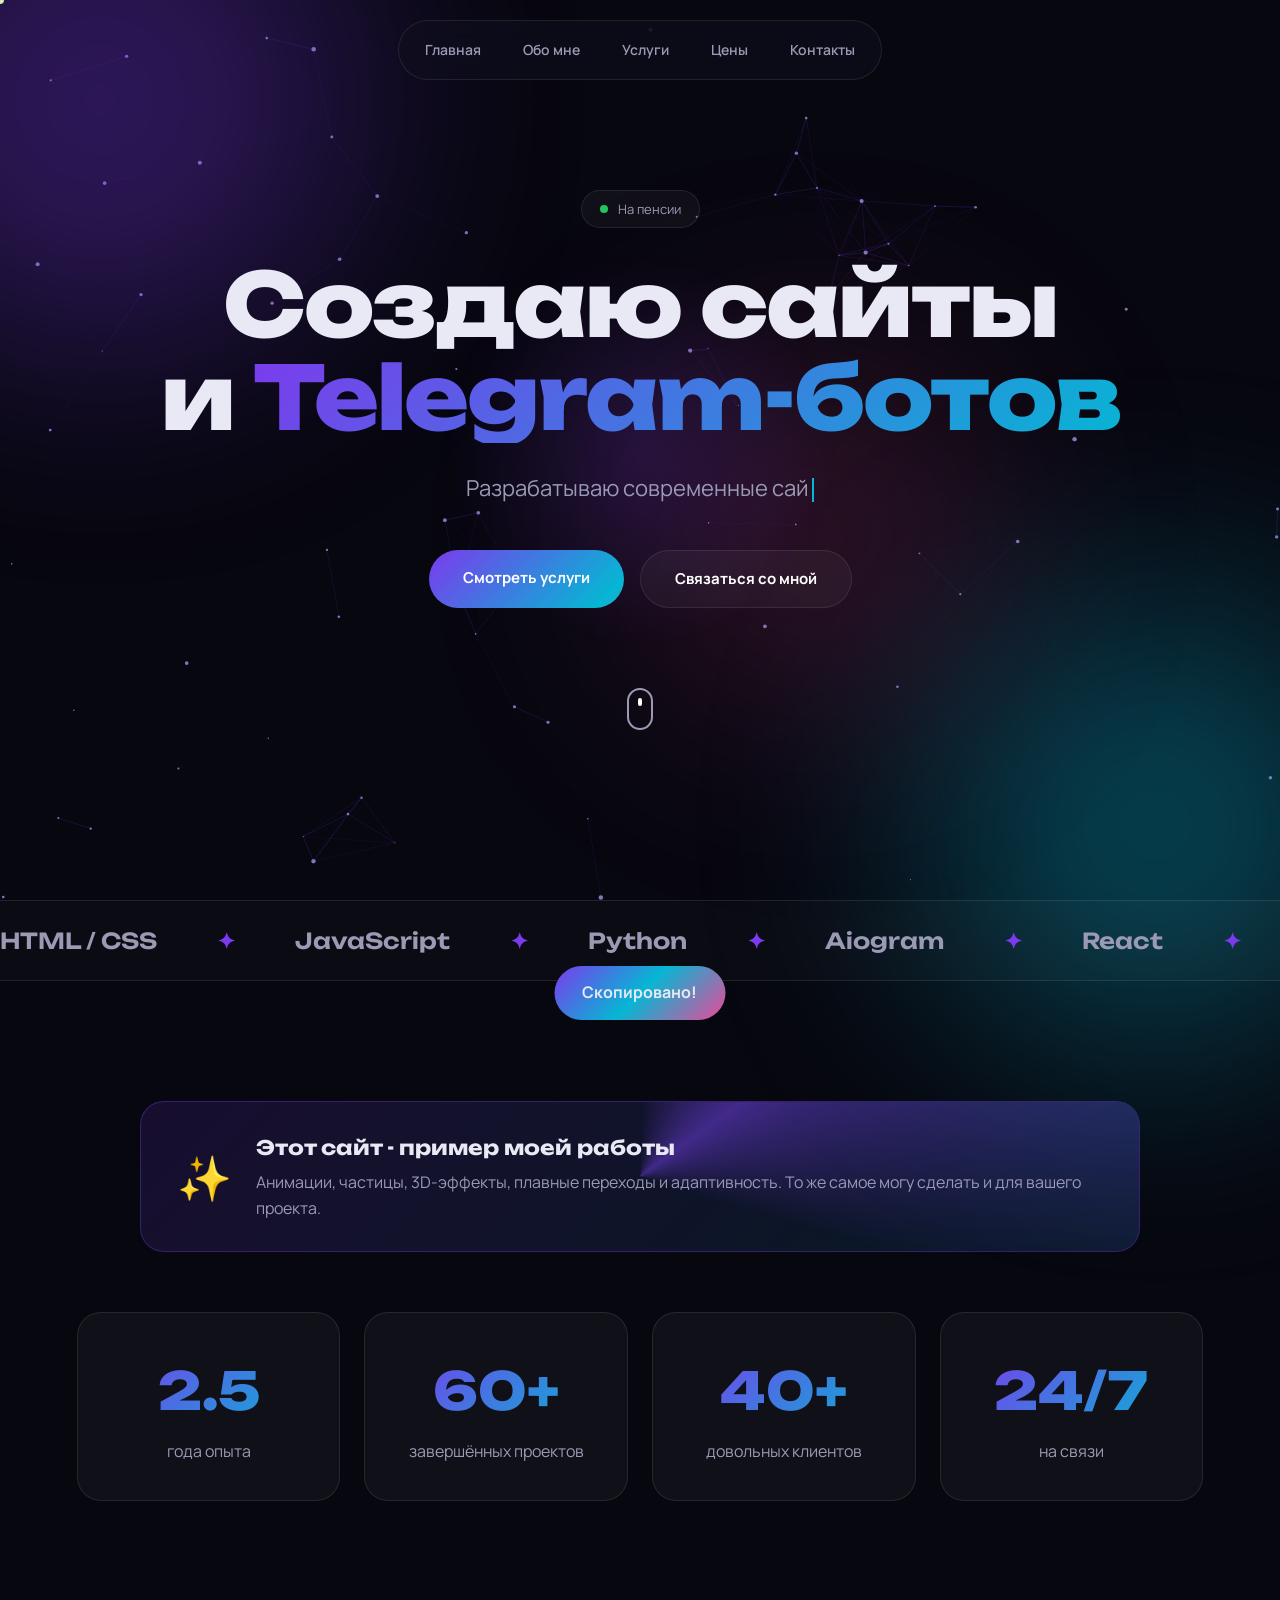
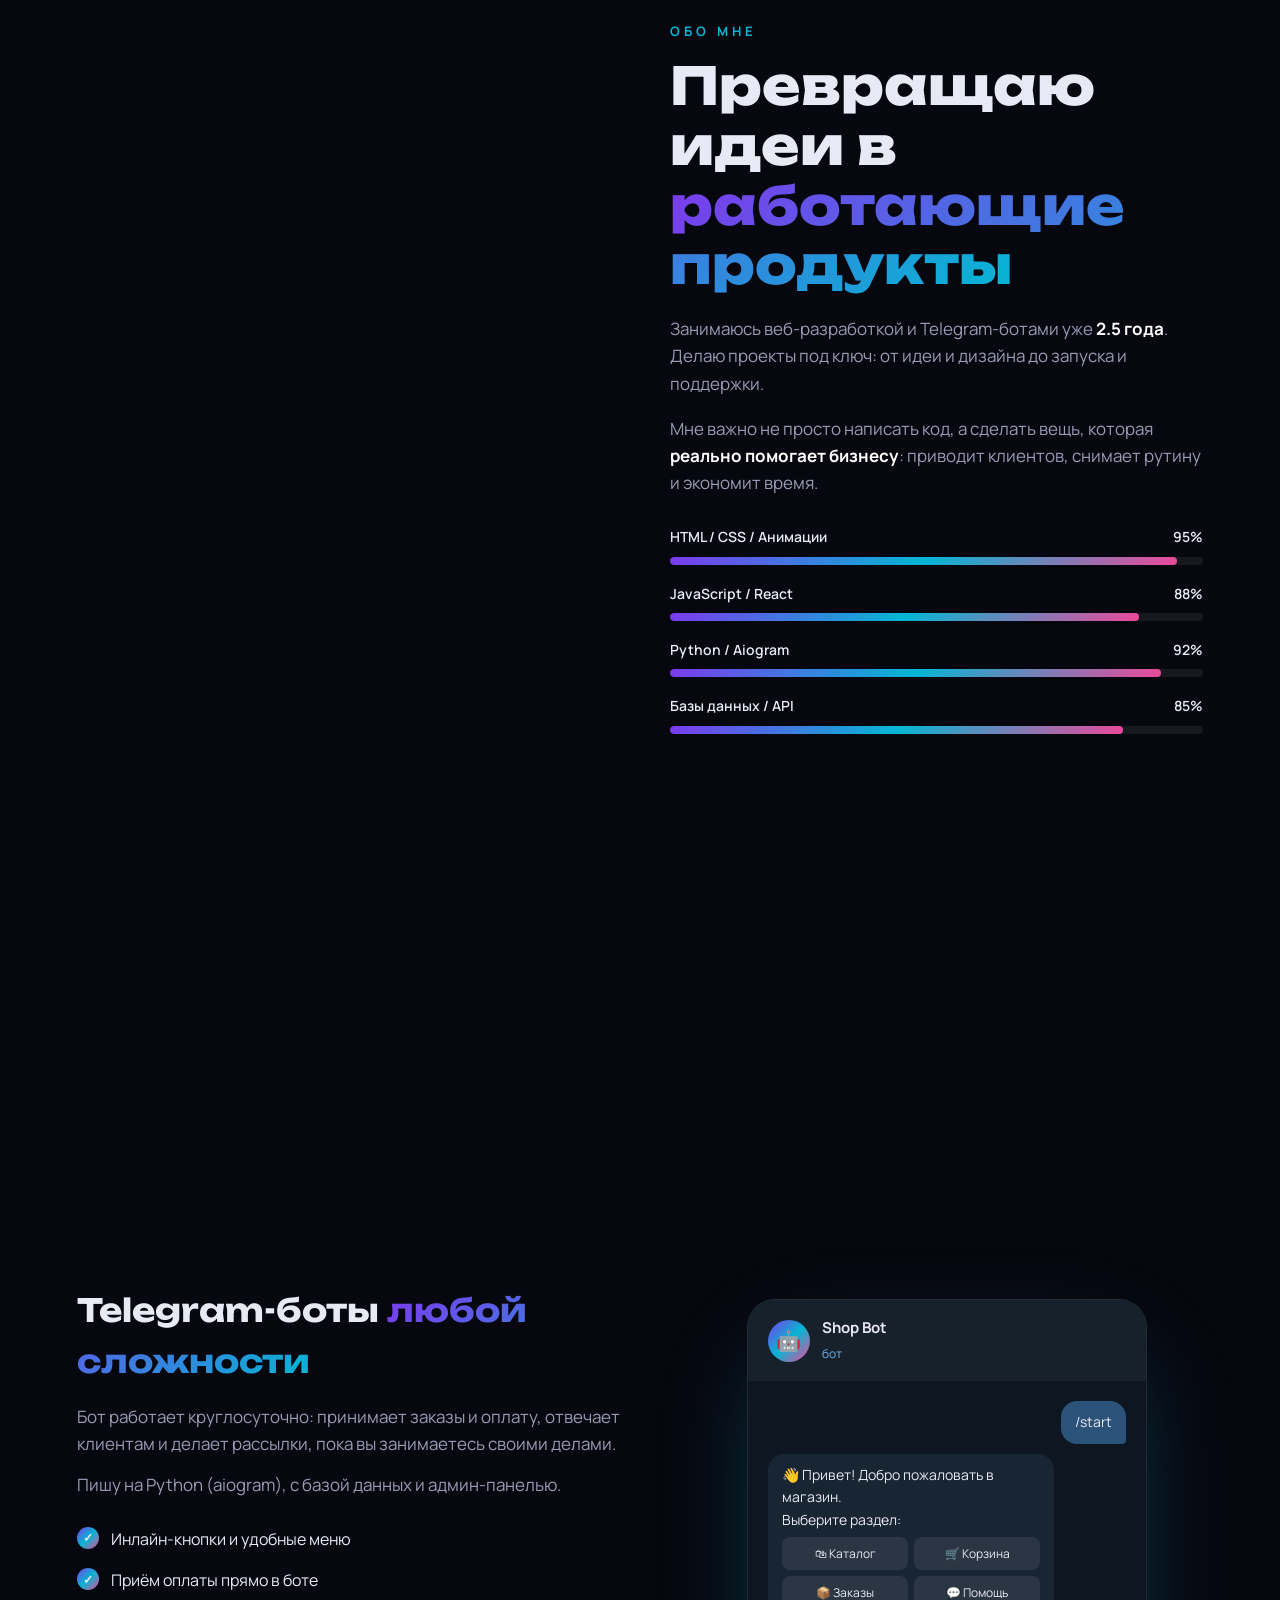
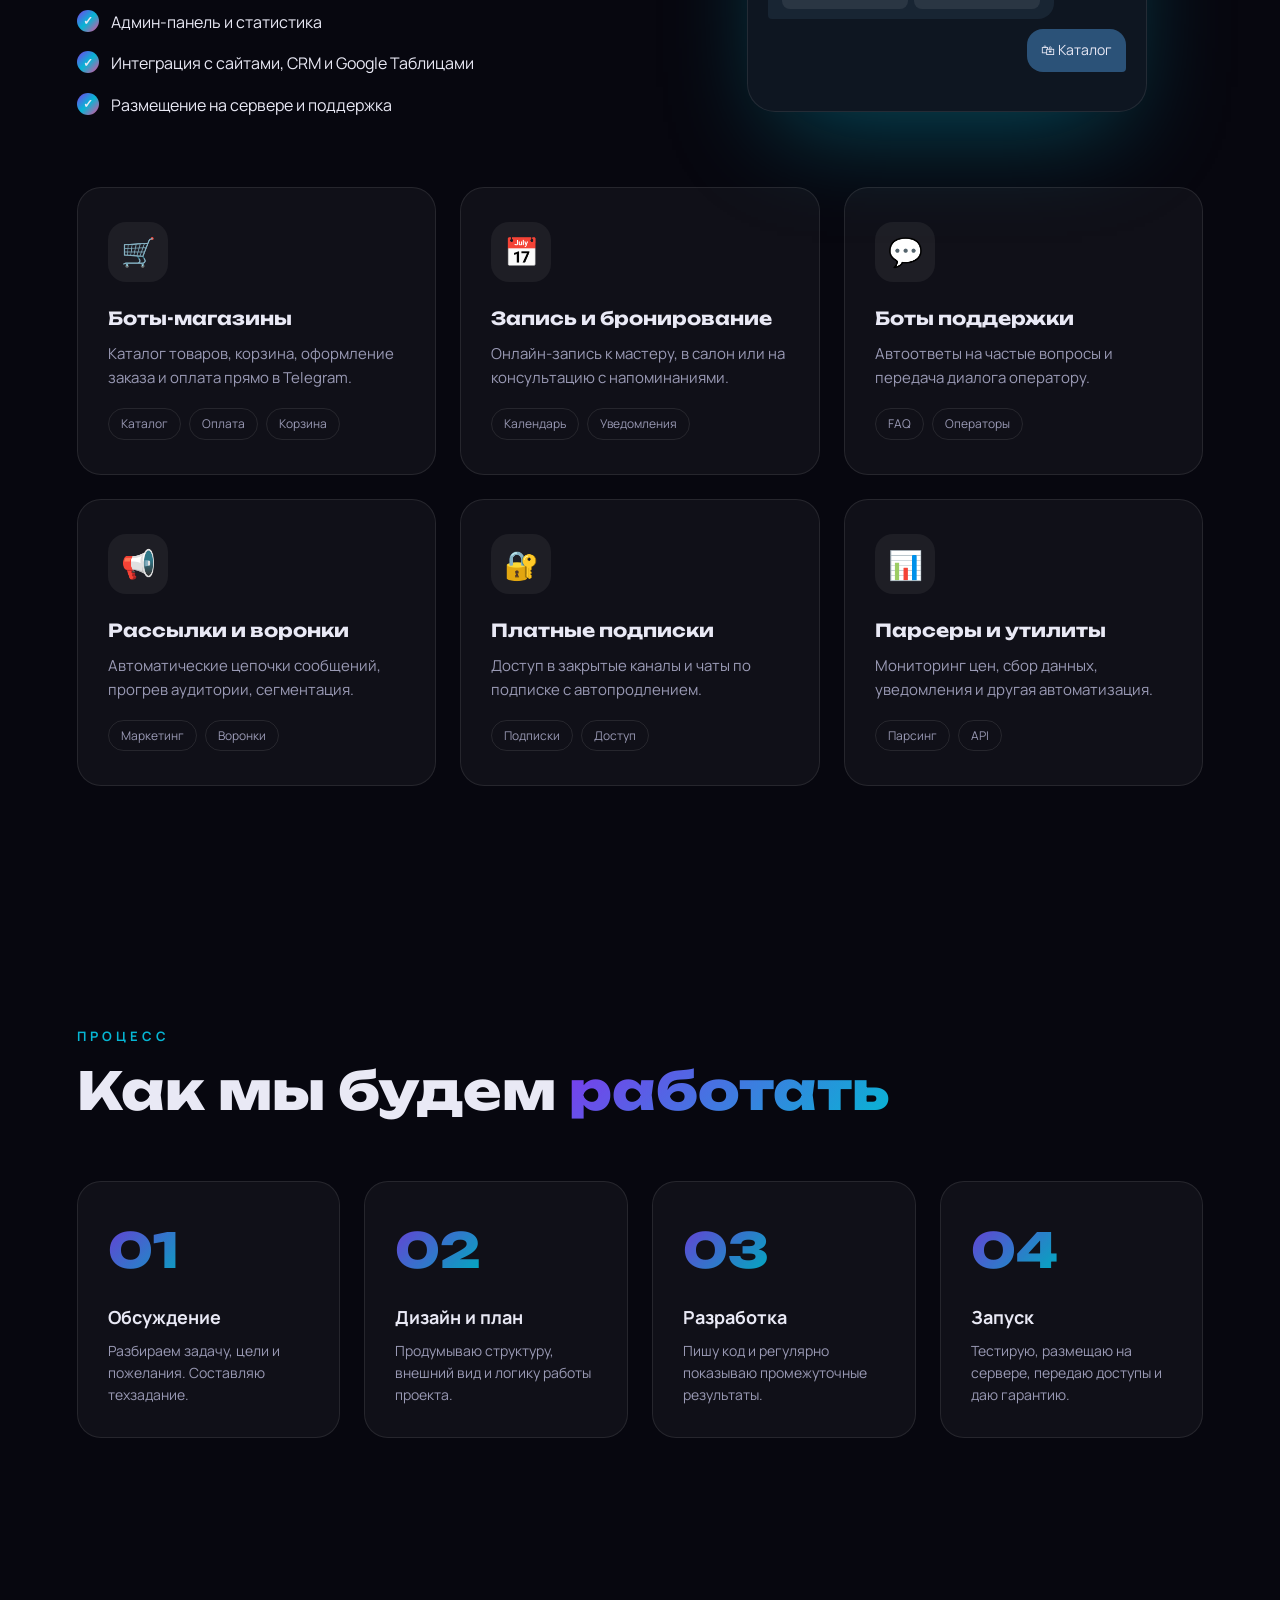
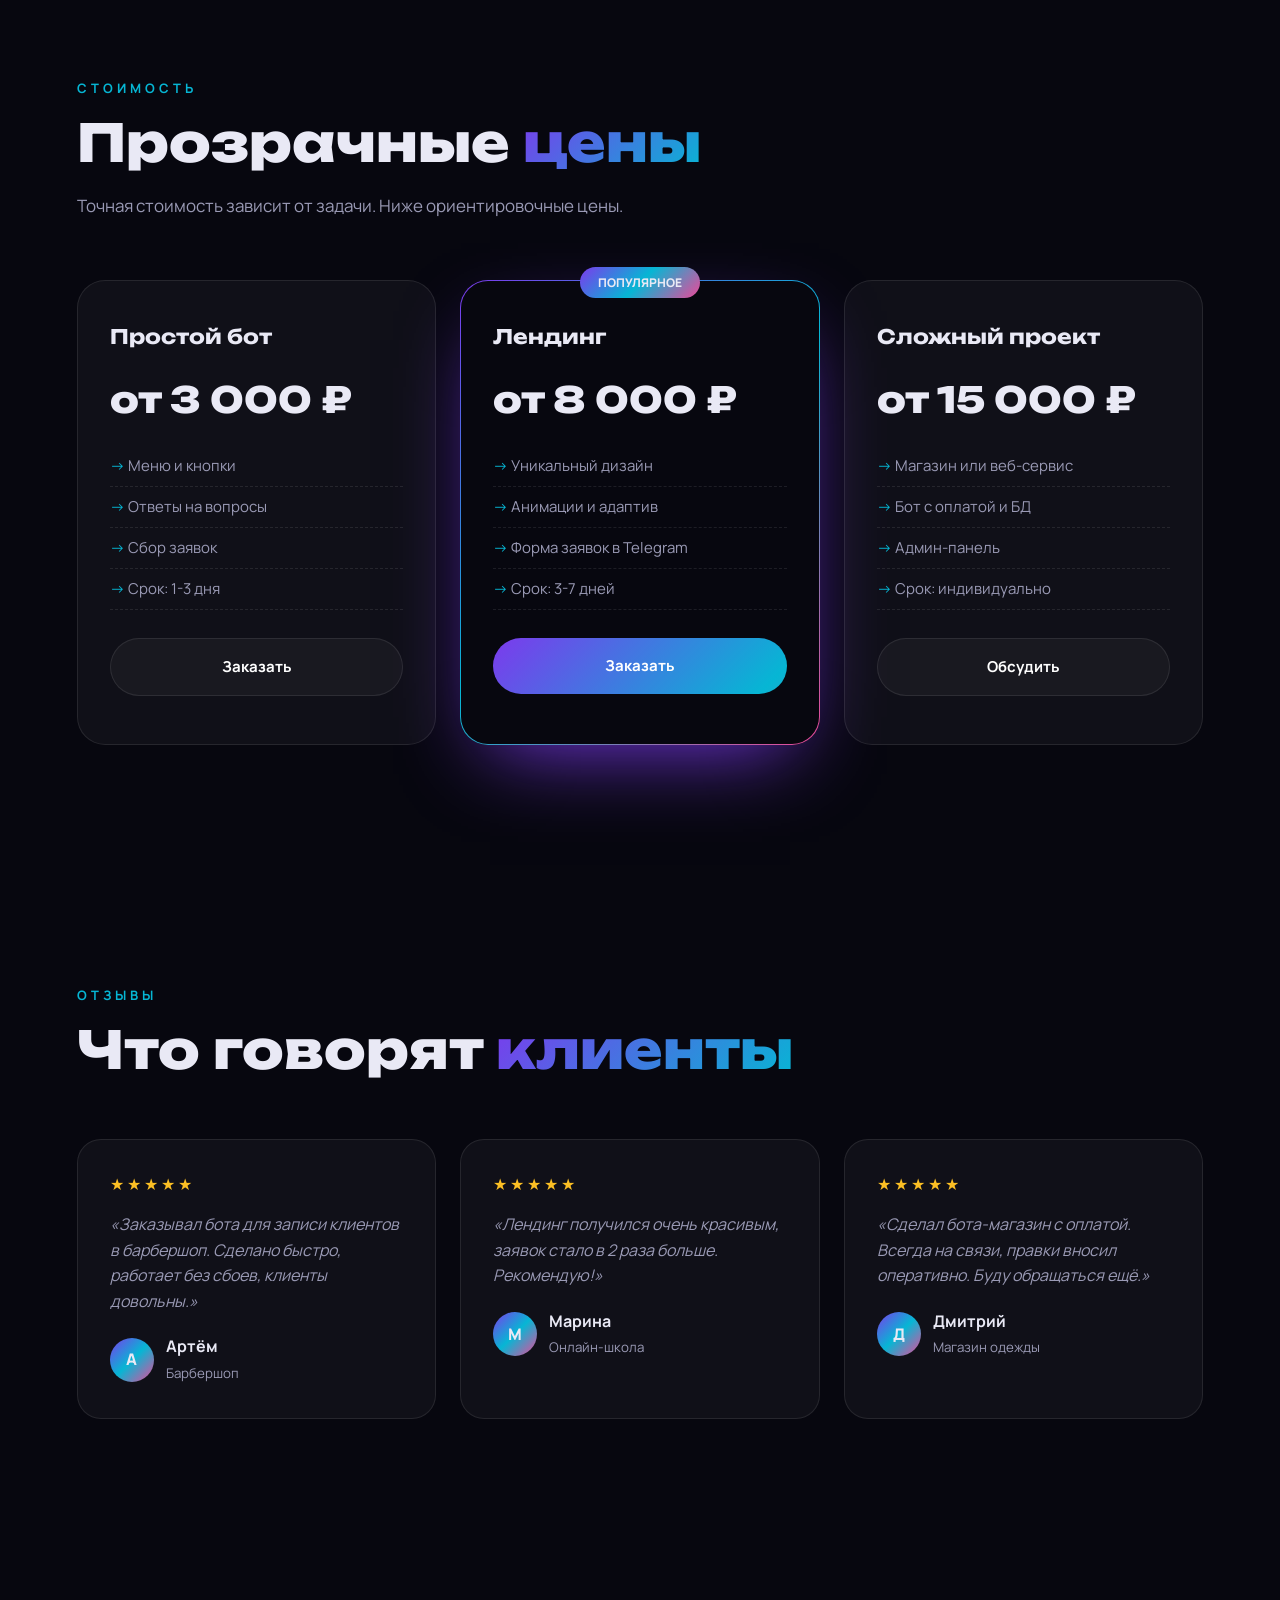
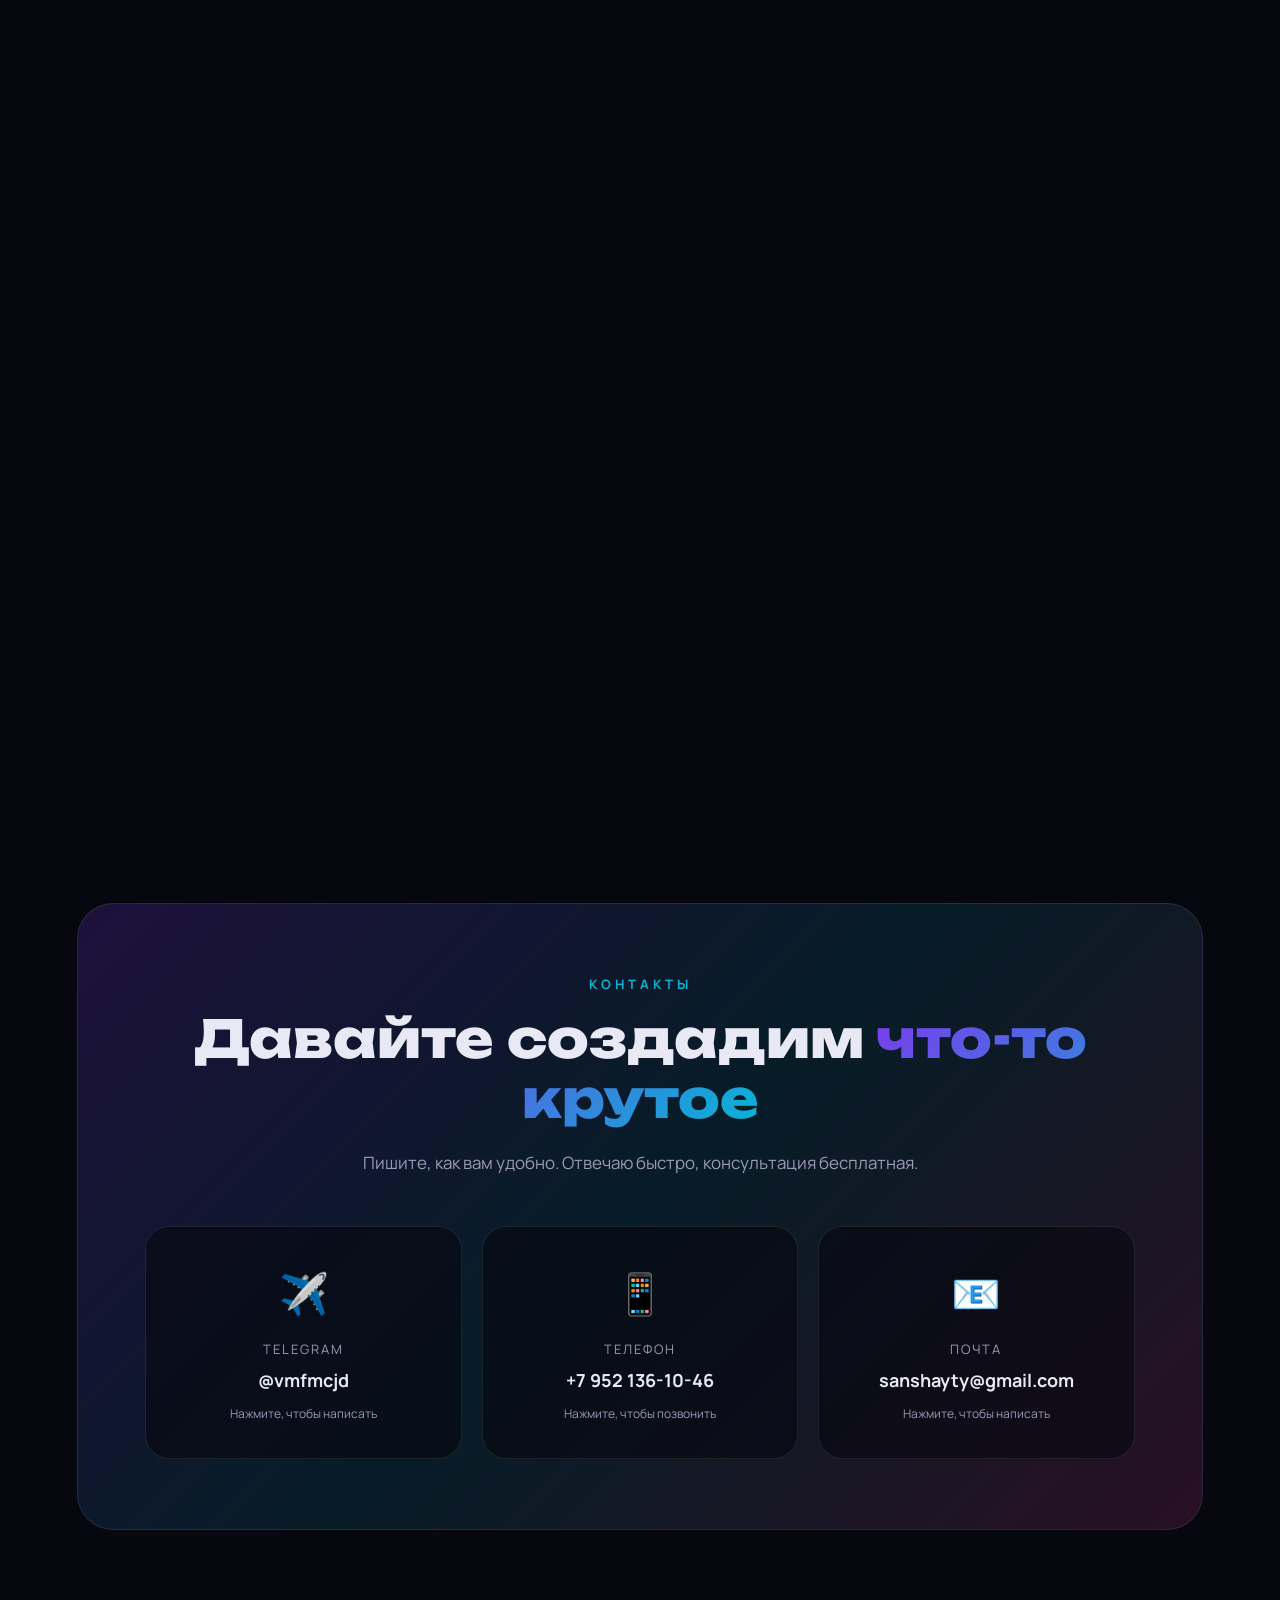
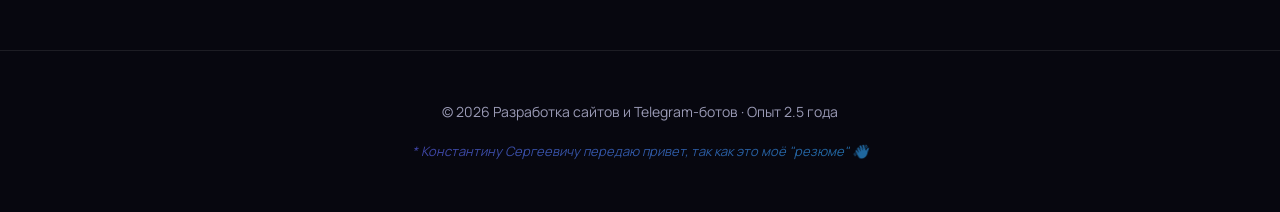
==== commit c914d440: "Update index.html" ====
--- a/index.html
+++ b/index.html
@@ -38,7 +38,7 @@
 
     <!-- Первый экран -->
     <section class="hero" id="home">
-      <div class="badge"><span class="pulse"></span> Принимаю заказы</div>
+      <div class="badge"><span class="pulse"></span> На пенсии</div>
 
       <h1>
         <span class="line"><span>Создаю сайты</span></span>
@@ -458,4 +458,4 @@
 
   <script src="script.js" defer></script>
 </body>
-</html>+</html>
